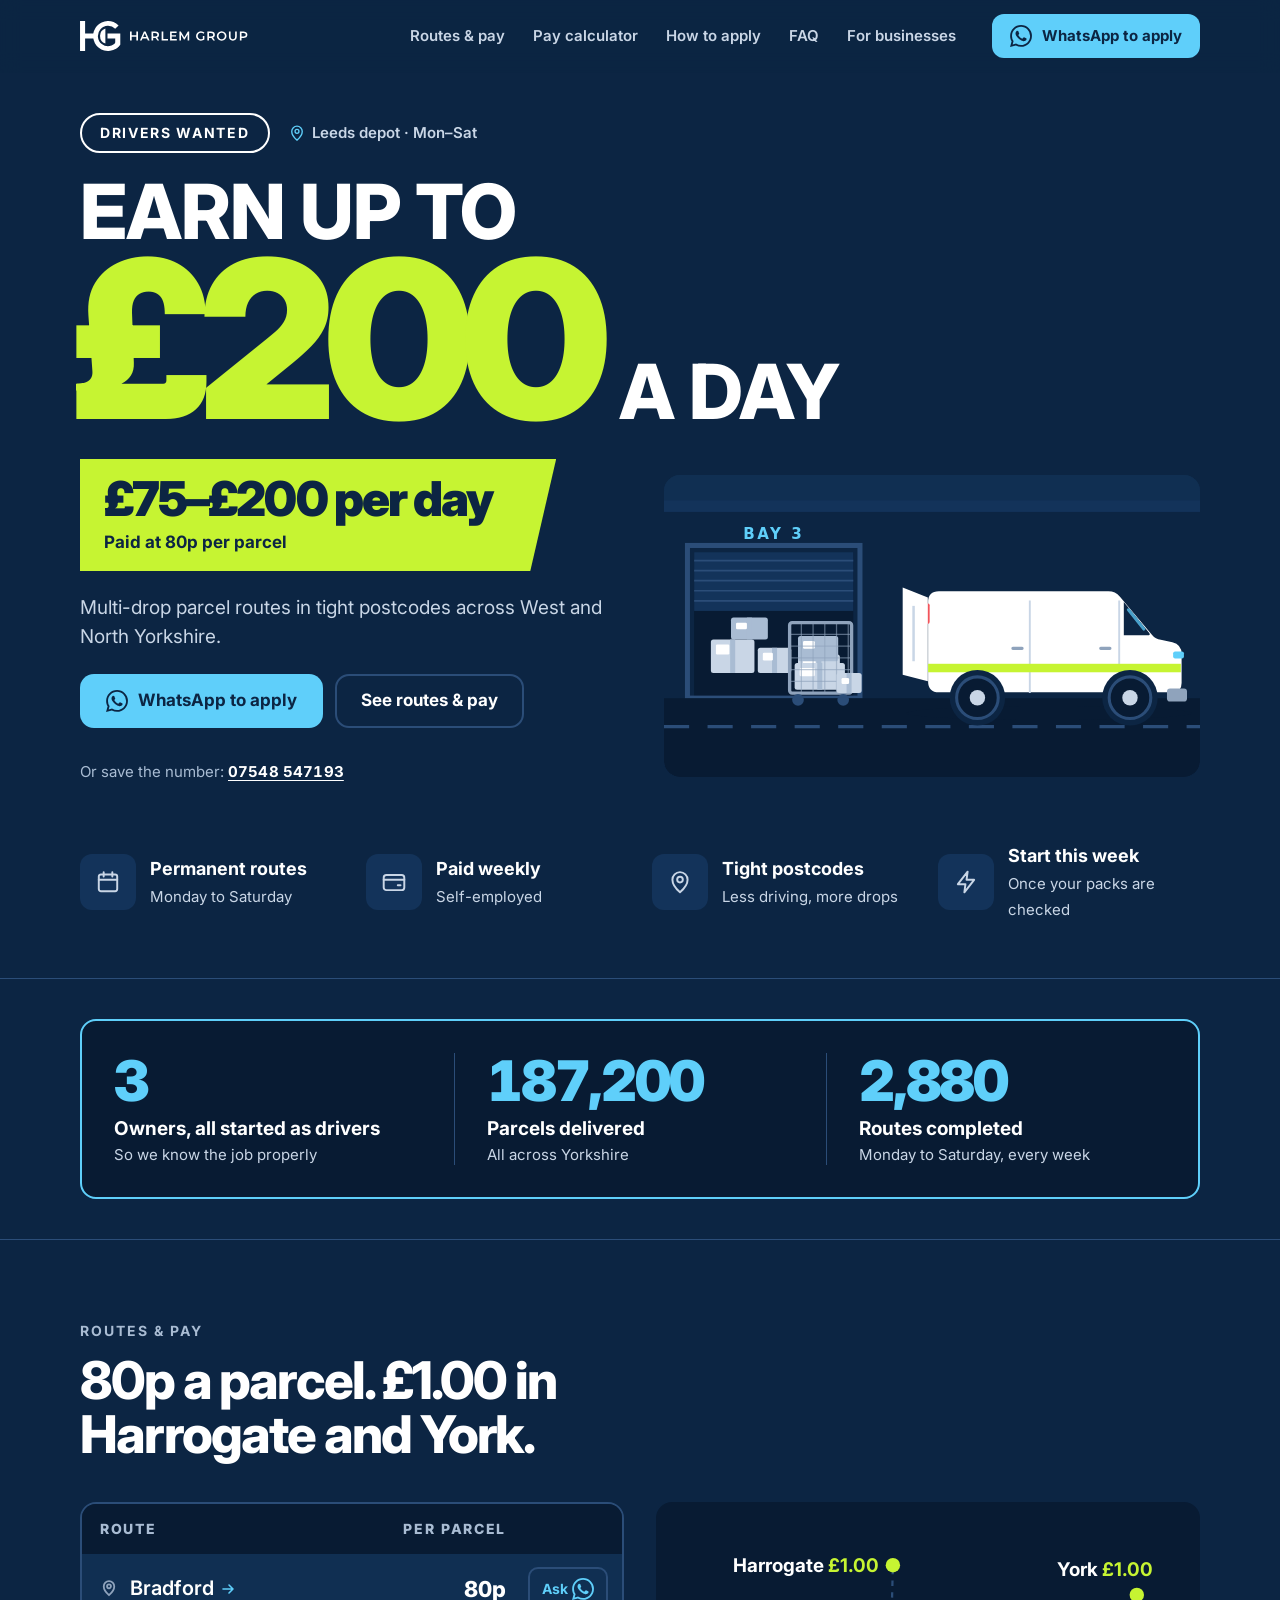
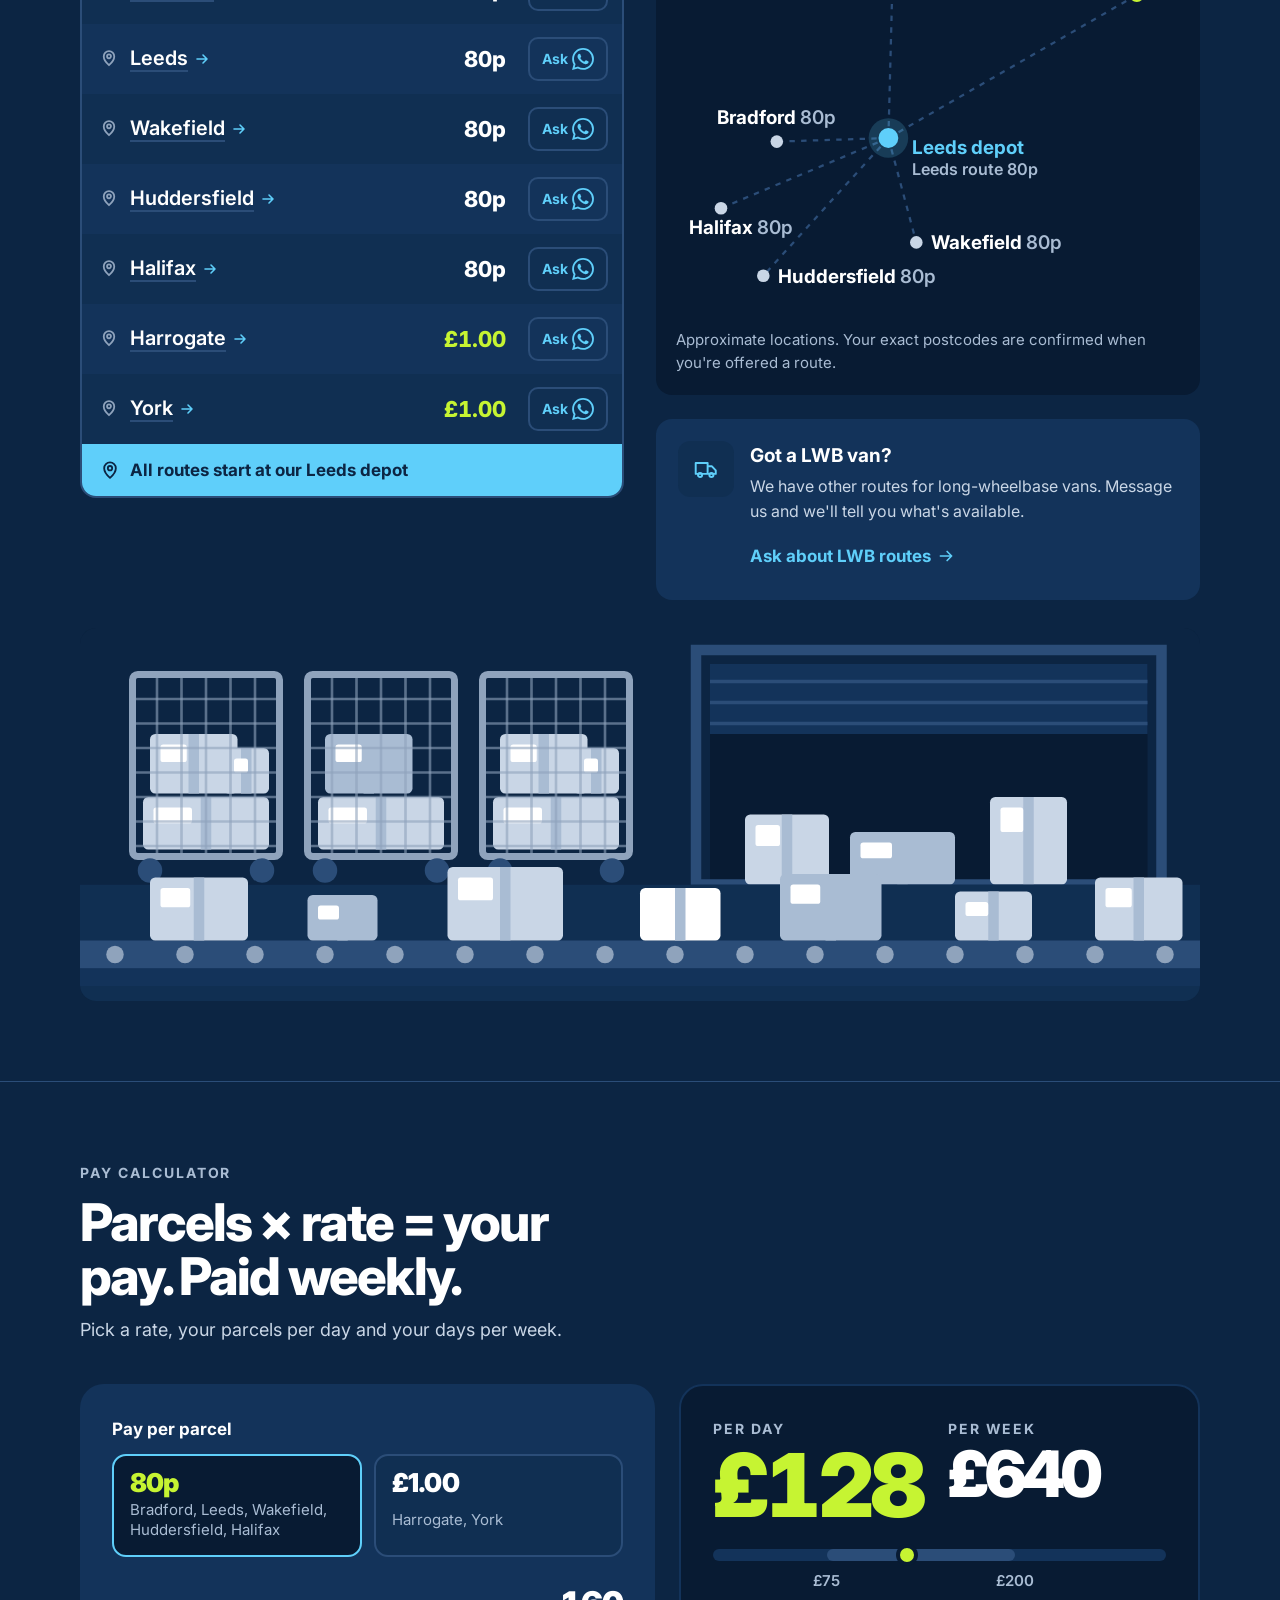
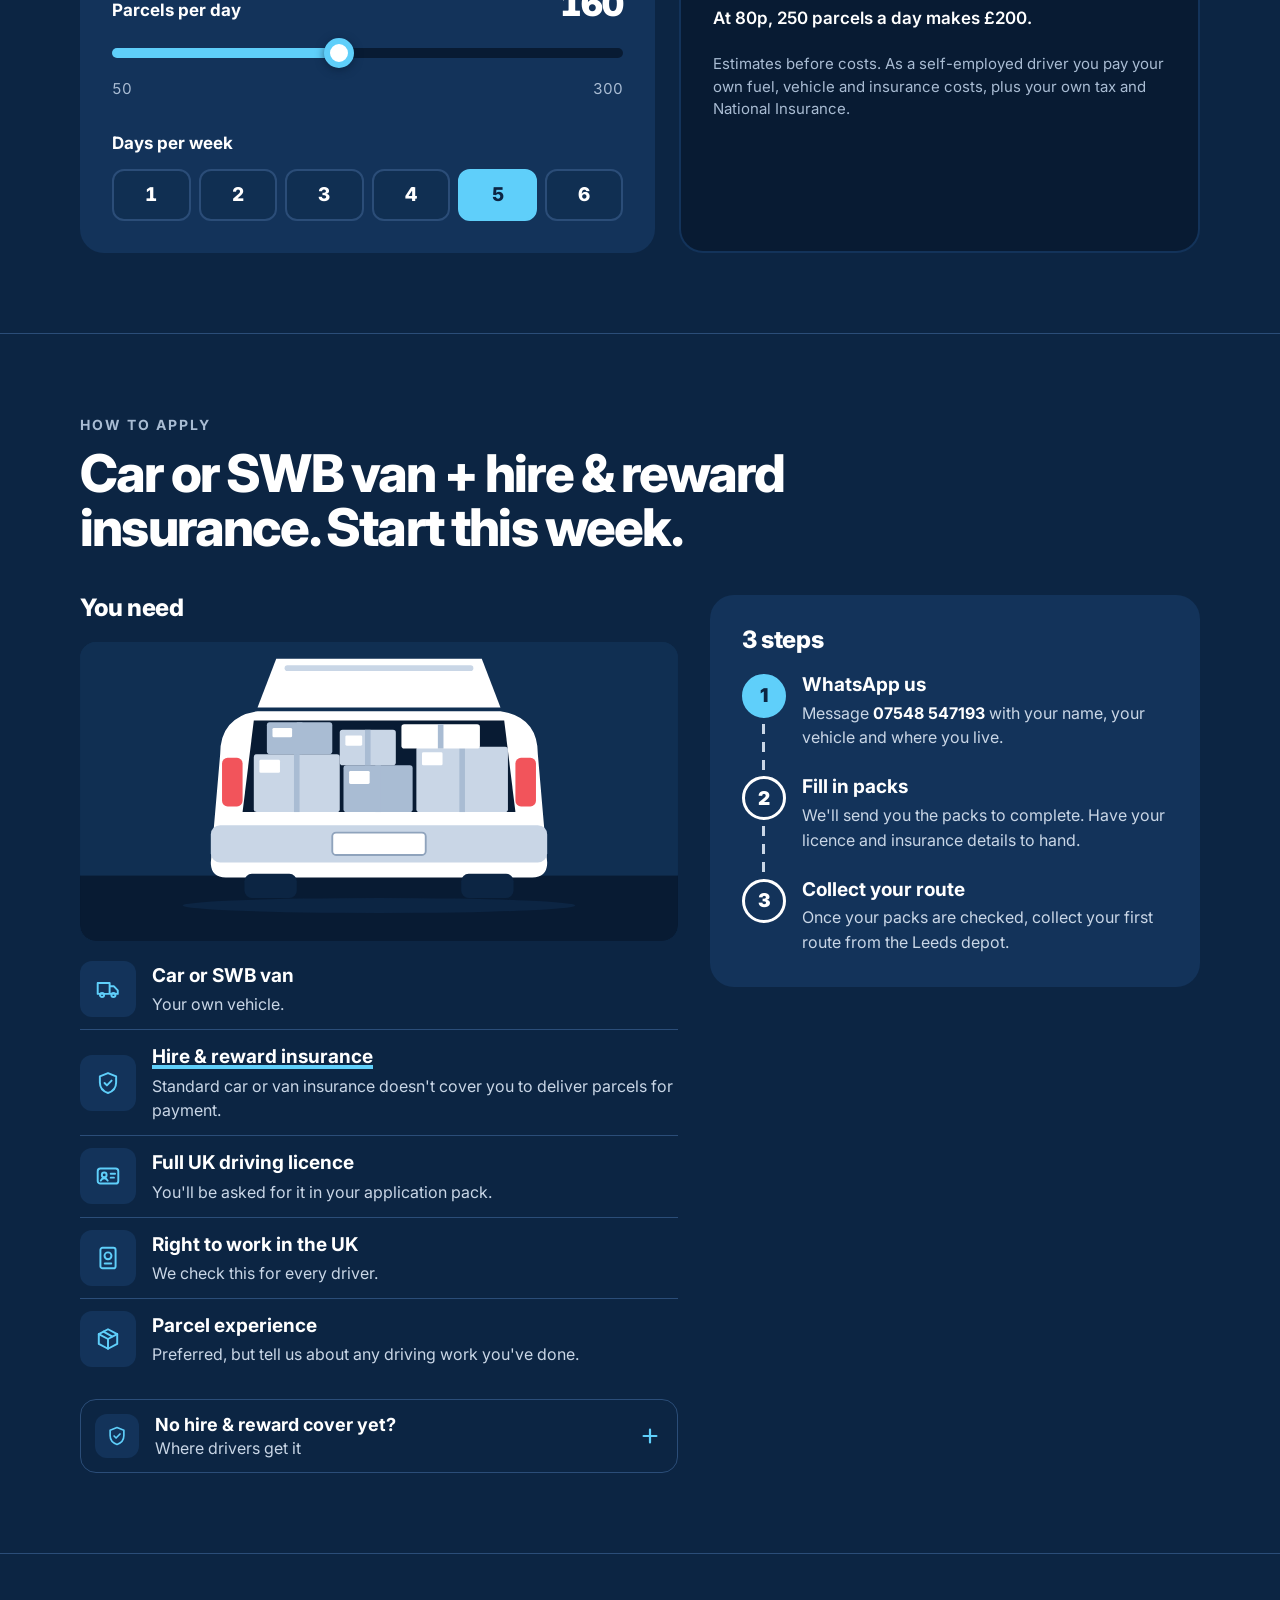
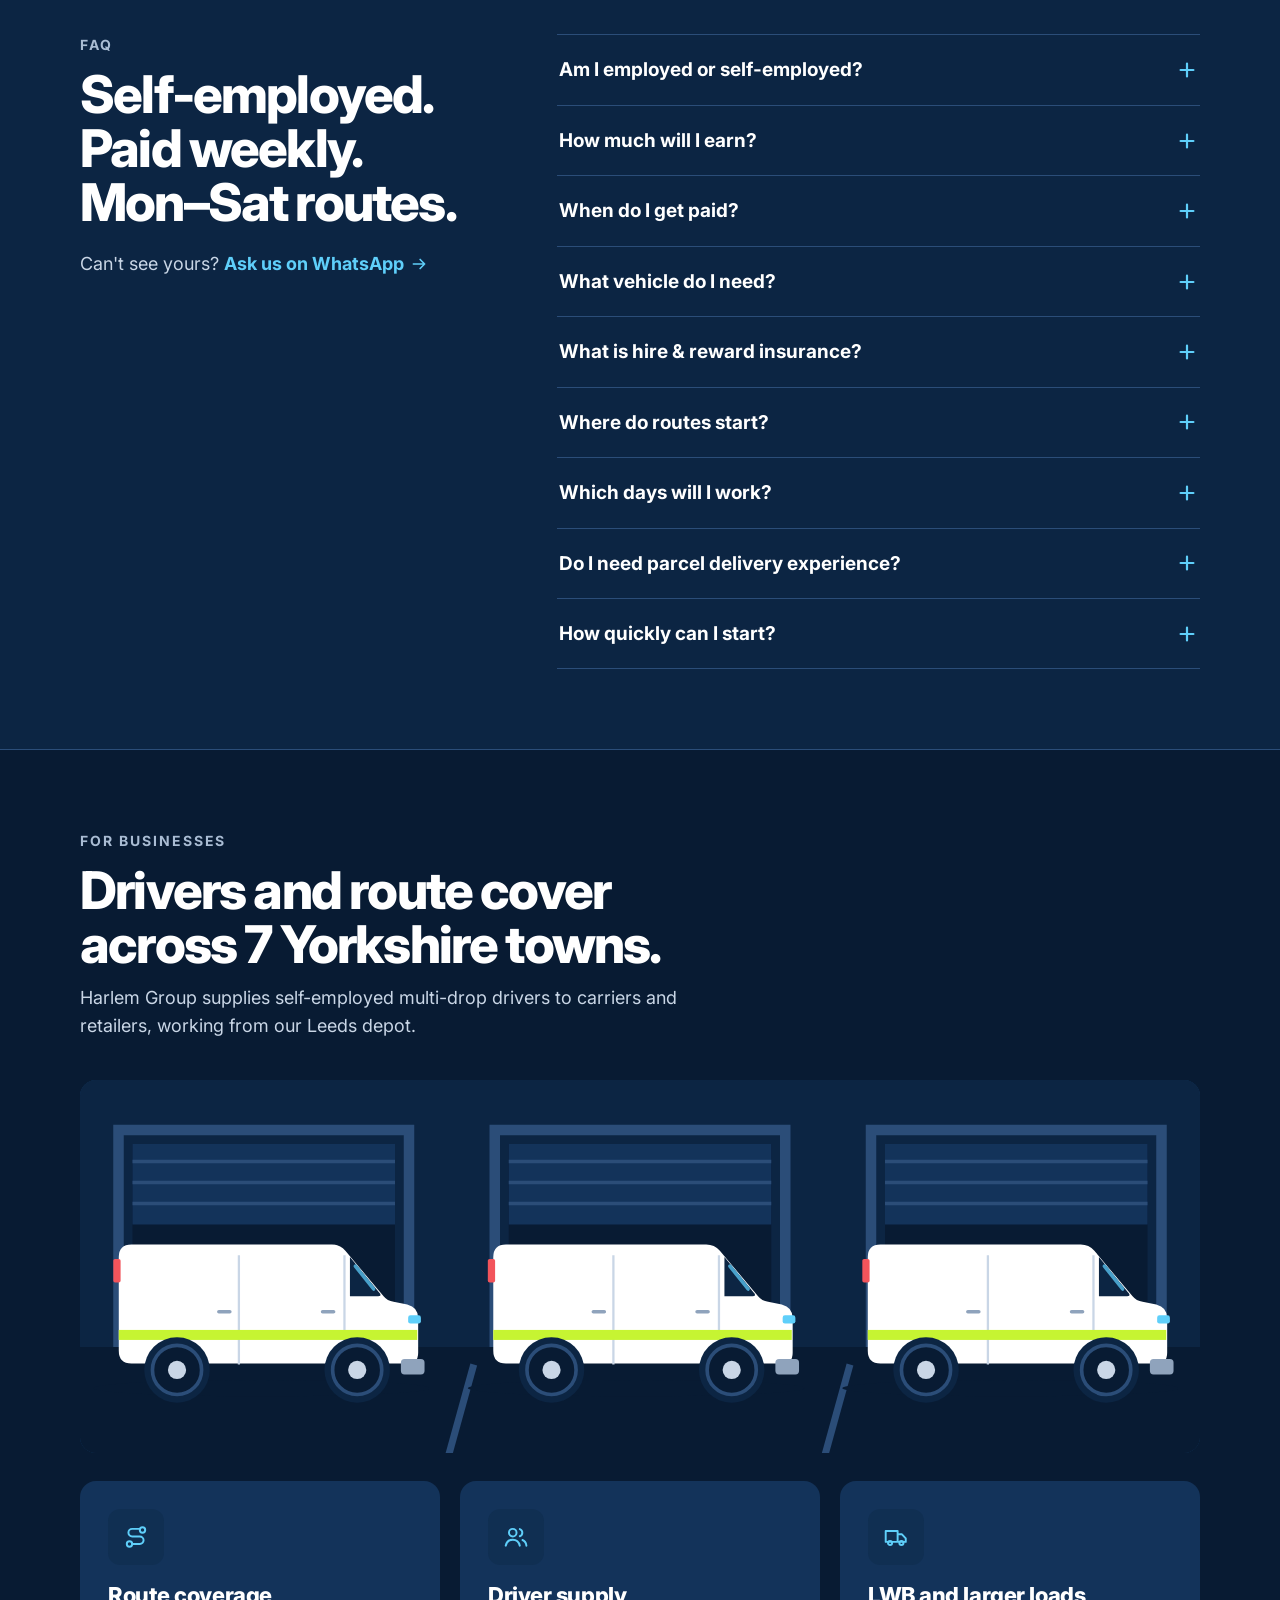
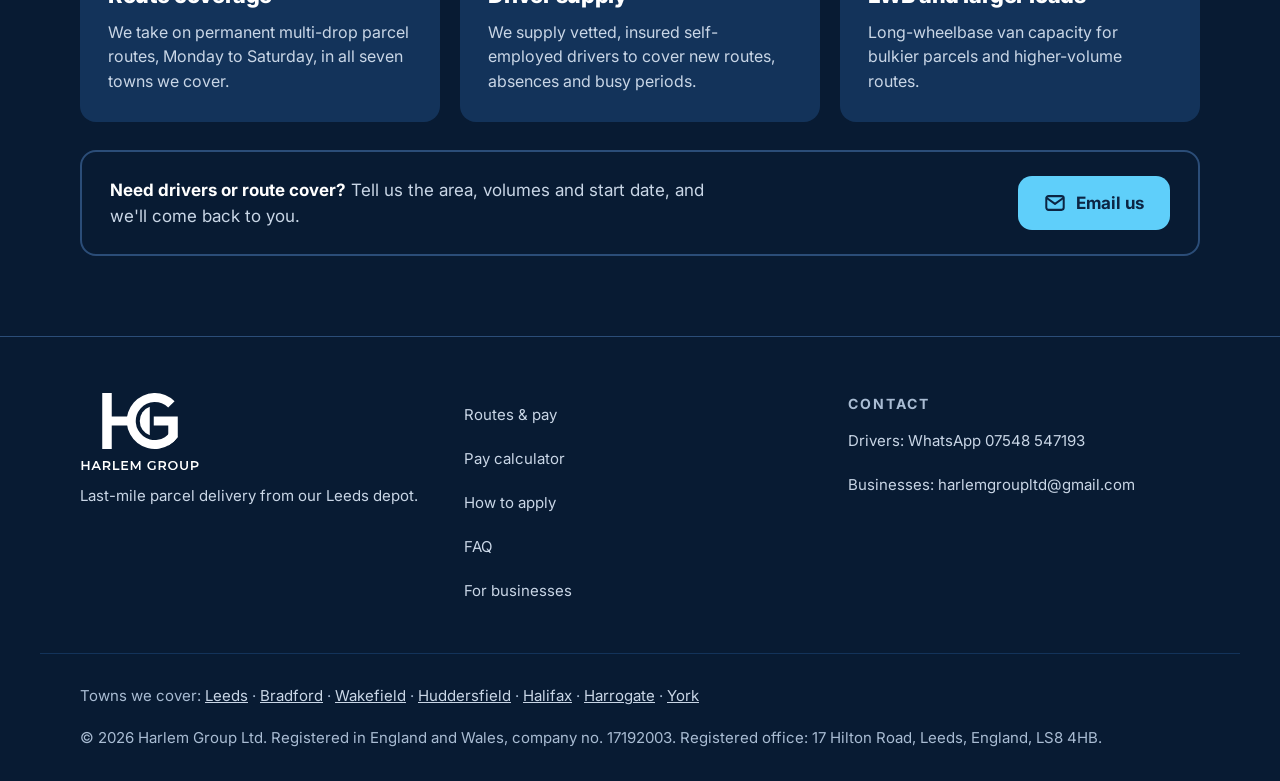
==== index.html @ 5b832279 "Launch prep: registered office address, town facts filled, driver quotes removed - Footer + Organiza" ====
<!doctype html>
<html lang="en-GB">
<head>
<meta charset="utf-8">
<meta name="viewport" content="width=device-width, initial-scale=1, viewport-fit=cover">
<title>Delivery Driver Jobs in Leeds · Earn up to £200 a day · Harlem Group</title>
<meta name="description" content="Self-employed multi-drop delivery drivers wanted in Leeds, Bradford, Wakefield, Huddersfield, Halifax, Harrogate and York. 80p per parcel, £75–£200 a day, paid weekly. WhatsApp 07548 547193 to apply.">
<meta name="robots" content="noindex"><!-- PRE-LAUNCH: set by HIDE_FROM_GOOGLE in tools/make_town_pages.py -->
<meta name="theme-color" content="#0C2543">
<link rel="icon" href="assets/img/favicon.svg" type="image/svg+xml">
<!-- SITE URL: if you move to your own domain, find and replace https://2rmk4dsfrm-star.github.io/harlem/ in index.html and robots.txt, change SITE in tools/make_town_pages.py and re-run it (that rebuilds the town pages and sitemap.xml). Job listings live on the town pages, one per town. -->
<link rel="canonical" href="https://2rmk4dsfrm-star.github.io/harlem/">
<meta property="og:url" content="https://2rmk4dsfrm-star.github.io/harlem/">
<meta property="og:type" content="website">
<meta property="og:title" content="Drivers wanted · Earn up to £200 a day · Harlem Group">
<meta property="og:description" content="Permanent Mon–Sat parcel routes from our Leeds depot. 80p per parcel, paid weekly. WhatsApp 07548 547193 to apply.">
<meta property="og:image" content="https://2rmk4dsfrm-star.github.io/harlem/assets/img/og-image.png">
<meta property="og:image:width" content="1200">
<meta property="og:image:height" content="630">
<meta name="twitter:card" content="summary_large_image">
<link rel="preconnect" href="https://fonts.googleapis.com">
<link rel="preconnect" href="https://fonts.gstatic.com" crossorigin>
<link rel="stylesheet" href="https://fonts.googleapis.com/css2?family=Inter:wght@400;500;600;700;800;900&display=swap">
<link rel="stylesheet" href="assets/css/styles.css">
<!-- Google-only details (visitors never see this). SITE URL: if you move to your own domain,
     find and replace https://2rmk4dsfrm-star.github.io/harlem/ in index.html and robots.txt, change SITE in tools/make_town_pages.py and re-run it (that rebuilds the town pages and sitemap.xml). Job listings live on the town pages, one per town. -->
<script type="application/ld+json">
{
  "@context": "https://schema.org",
  "@graph": [
    {
      "@type": "Organization",
      "@id": "https://2rmk4dsfrm-star.github.io/harlem/#org",
      "name": "Harlem Group",
      "legalName": "Harlem Group Ltd",
      "url": "https://2rmk4dsfrm-star.github.io/harlem/",
      "logo": "https://2rmk4dsfrm-star.github.io/harlem/assets/img/logo-mark-512.png",
      "email": "harlemgroupltd@gmail.com",
      "telephone": "+447548547193",
      "identifier": {
        "@type": "PropertyValue",
        "propertyID": "Companies House company number",
        "value": "17192003"
      },
      "address": {
        "@type": "PostalAddress",
        "streetAddress": "17 Hilton Road",
        "addressLocality": "Leeds",
        "postalCode": "LS8 4HB",
        "addressRegion": "West Yorkshire",
        "addressCountry": "GB"
      },
      "areaServed": [
        "Leeds",
        "Bradford",
        "Wakefield",
        "Huddersfield",
        "Halifax",
        "Harrogate",
        "York"
      ],
      "description": "Leeds parcel delivery subcontractor supplying self-employed multi-drop drivers and route cover across West and North Yorkshire.",
      "contactPoint": [
        {
          "@type": "ContactPoint",
          "contactType": "driver recruitment",
          "telephone": "+447548547193",
          "areaServed": "GB",
          "availableLanguage": "English"
        },
        {
          "@type": "ContactPoint",
          "contactType": "sales",
          "email": "harlemgroupltd@gmail.com",
          "areaServed": "GB",
          "availableLanguage": "English"
        }
      ]
    },
    {
      "@type": "WebSite",
      "@id": "https://2rmk4dsfrm-star.github.io/harlem/#website",
      "url": "https://2rmk4dsfrm-star.github.io/harlem/",
      "name": "Harlem Group",
      "publisher": {
        "@id": "https://2rmk4dsfrm-star.github.io/harlem/#org"
      }
    }
  ]
}
</script>
</head>
<body>
<a class="skip" href="#main">Skip to content</a>

<svg width="0" height="0" style="position:absolute" aria-hidden="true" focusable="false">
  <symbol id="i-calendar" viewBox="0 0 24 24"><rect x="3.5" y="5" width="17" height="15.5" rx="2"/><path d="M16 3v4M8 3v4M3.5 10h17"/></symbol>
  <symbol id="i-wallet" viewBox="0 0 24 24"><rect x="2.5" y="5.5" width="19" height="14" rx="2.5"/><path d="M2.5 10h19M15.5 15h2.5"/></symbol>
  <symbol id="i-pin" viewBox="0 0 24 24"><path d="M12 21.5s-7-6.1-7-11.6a7 7 0 0 1 14 0c0 5.5-7 11.6-7 11.6z"/><circle cx="12" cy="9.8" r="2.6"/></symbol>
  <symbol id="i-bolt" viewBox="0 0 24 24"><path d="M13.5 2.5 4.5 14h7l-1 7.5 9-11.5h-7l1-7.5z"/></symbol>
  <!-- WhatsApp glyph (Simple Icons, CC0). WhatsApp allows its logo on "message us" buttons. -->
  <symbol id="i-wa" viewBox="0 0 24 24"><path d="M17.472 14.382c-.297-.149-1.758-.867-2.03-.967-.273-.099-.471-.148-.67.15-.197.297-.767.966-.94 1.164-.173.199-.347.223-.644.075-.297-.15-1.255-.463-2.39-1.475-.883-.788-1.48-1.761-1.653-2.059-.173-.297-.018-.458.13-.606.134-.133.298-.347.446-.52.149-.174.198-.298.298-.497.099-.198.05-.371-.025-.52-.075-.149-.669-1.612-.916-2.207-.242-.579-.487-.5-.669-.51-.173-.008-.371-.01-.57-.01-.198 0-.52.074-.792.372-.272.297-1.04 1.016-1.04 2.479 0 1.462 1.065 2.875 1.213 3.074.149.198 2.096 3.2 5.077 4.487.709.306 1.262.489 1.694.625.712.227 1.36.195 1.871.118.571-.085 1.758-.719 2.006-1.413.248-.694.248-1.289.173-1.413-.074-.124-.272-.198-.57-.347m-5.421 7.403h-.004a9.87 9.87 0 01-5.031-1.378l-.361-.214-3.741.982.998-3.648-.235-.374a9.86 9.86 0 01-1.51-5.26c.001-5.45 4.436-9.884 9.888-9.884 2.64 0 5.122 1.03 6.988 2.898a9.825 9.825 0 012.893 6.994c-.003 5.45-4.437 9.884-9.885 9.884m8.413-18.297A11.815 11.815 0 0012.05 0C5.495 0 .16 5.335.157 11.892c0 2.096.547 4.142 1.588 5.945L.057 24l6.305-1.654a11.882 11.882 0 005.683 1.448h.005c6.554 0 11.89-5.335 11.893-11.893a11.821 11.821 0 00-3.48-8.413Z"/></symbol>
  <symbol id="i-box" viewBox="0 0 24 24"><path d="M20.5 7.5 12 3 3.5 7.5v9L12 21l8.5-4.5v-9z"/><path d="M3.5 7.5 12 12l8.5-4.5M12 12v9M7.8 5.2l8.4 4.6"/></symbol>
  <symbol id="i-van" viewBox="0 0 24 24"><path d="M2.5 6.5h11v10h-11zM13.5 9.5h4l3.5 3.8v3.2h-7.5"/><circle cx="6.5" cy="17.5" r="1.9"/><circle cx="17" cy="17.5" r="1.9"/></symbol>
  <symbol id="i-shield" viewBox="0 0 24 24"><path d="M12 2.8 4.5 5.8v5.7c0 4.9 3.3 8.3 7.5 9.7 4.2-1.4 7.5-4.8 7.5-9.7V5.8L12 2.8z"/><path d="m8.8 12 2.2 2.2 4.3-4.4"/></symbol>
  <symbol id="i-id" viewBox="0 0 24 24"><rect x="2.5" y="5" width="19" height="14" rx="2.5"/><circle cx="8.5" cy="11" r="2.2"/><path d="M5.3 16.2c.7-1.5 1.8-2.1 3.2-2.1s2.5.6 3.2 2.1M14.5 10h4M14.5 13.5h3"/></symbol>
  <symbol id="i-passport" viewBox="0 0 24 24"><rect x="5" y="2.5" width="14" height="19" rx="2"/><circle cx="12" cy="10" r="3.2"/><path d="M9 17h6"/></symbol>
  <symbol id="i-check" viewBox="0 0 24 24"><path d="M20 6.5 9.5 17 4 11.5"/></symbol>
  <symbol id="i-arrow" viewBox="0 0 24 24"><path d="M4.5 12h15M13.5 6l6 6-6 6"/></symbol>
  <symbol id="i-plus" viewBox="0 0 24 24"><path d="M12 5v14M5 12h14"/></symbol>
  <symbol id="i-route" viewBox="0 0 24 24"><circle cx="6" cy="18.5" r="2.5"/><circle cx="18" cy="5.5" r="2.5"/><path d="M8.5 18.5h7a3.5 3.5 0 0 0 0-7h-7a3.5 3.5 0 0 1 0-7h7"/></symbol>
  <symbol id="i-users" viewBox="0 0 24 24"><circle cx="9" cy="8" r="3.5"/><path d="M2.5 20c.8-3.6 3.3-5.5 6.5-5.5s5.7 1.9 6.5 5.5"/><path d="M15.5 4.7a3.5 3.5 0 0 1 0 6.6M18 14.8c2 .7 3.2 2.4 3.6 5.2"/></symbol>
  <symbol id="i-mail" viewBox="0 0 24 24"><rect x="2.5" y="4.5" width="19" height="15" rx="2.5"/><path d="m3 6.5 9 6.5 9-6.5"/></symbol>
  <symbol id="i-x" viewBox="0 0 24 24"><path d="M6 6l12 12M18 6 6 18"/></symbol>

</svg>

<header class="site-header" id="top">
  <div class="wrap header-in">
    <a class="brand" href="#top" aria-label="Harlem Group, back to top">
      <img src="assets/img/logo-horizontal-white.svg" width="191" height="34" alt="Harlem Group">
    </a>
    <nav class="nav" id="nav" aria-label="Main">
      <a href="#routes">Routes &amp; pay</a>
      <a href="#calculator">Pay calculator</a>
      <a href="#requirements">How to apply</a>
      <a href="#faq">FAQ</a>
      <a href="#business">For businesses</a>
    </nav>
    <div class="header-cta">
      <a class="btn sky small" href="https://wa.me/447548547193" data-wa="Hi Harlem Group, I'd like to apply to drive.&#10;Vehicle: &#10;Town: " target="_blank" rel="noopener"><svg class="ic wa" aria-hidden="true"><use href="#i-wa"/></svg><span>WhatsApp to apply</span></a>
      <button class="menu-btn" type="button" aria-expanded="false" aria-controls="nav" id="menu-btn"><span class="sr">Menu</span><span class="bars" aria-hidden="true"></span></button>
    </div>
  </div>
</header>

<main id="main">

<!-- ============ HERO ============ -->
<section class="hero">
  <div class="wrap hero-in">
    <div class="eyebrow-row">
      <span class="pill">Drivers wanted</span>
      <span class="where"><svg class="ic" aria-hidden="true"><use href="#i-pin"/></svg>Leeds depot · Mon–Sat</span>
    </div>
    <h1 class="hero-title">
      <span class="l1">Earn up to</span>
      <span class="l2"><span class="amt">£200</span><span class="aday">a day</span></span>
    </h1>
    <div class="hero-copy">
      <div class="banner"><b>£75–£200 per day</b><span>Paid at 80p per parcel</span></div>
      <p class="lead">Multi-drop parcel routes in tight postcodes across West and North Yorkshire.</p>
      <div class="cta-row">
        <a class="btn sky hero-wa" href="https://wa.me/447548547193" data-wa="Hi Harlem Group, I'd like to apply to drive.&#10;Vehicle: &#10;Town: " target="_blank" rel="noopener"><svg class="ic wa" aria-hidden="true"><use href="#i-wa"/></svg>WhatsApp to apply</a>
        <a class="btn ghost" href="#routes">See routes &amp; pay</a>
      </div>
      <p class="hero-note">Or save the number: <a href="https://wa.me/447548547193" data-wa="Hi Harlem Group, I'd like to apply to drive.&#10;Vehicle: &#10;Town: " target="_blank" rel="noopener">07548 547193</a></p>
    </div>
    <!-- PHOTO SLOT 1: stand-in illustration until the real photo is taken (see README, "Photos") -->
    <figure class="photo hero-art">
      <img src="assets/img/photos/depot-van.svg" width="640" height="360" alt="Harlem Group van loading parcels at the Leeds depot">
    </figure>
  </div>
  <div class="wrap">
    <ul class="benefits" aria-label="Why drive with Harlem Group">
      <li><span class="tile"><svg class="ic" aria-hidden="true"><use href="#i-calendar"/></svg></span><div><b>Permanent routes</b><span>Monday to Saturday</span></div></li>
      <li><span class="tile"><svg class="ic" aria-hidden="true"><use href="#i-wallet"/></svg></span><div><b>Paid weekly</b><span>Self-employed</span></div></li>
      <li><span class="tile"><svg class="ic" aria-hidden="true"><use href="#i-pin"/></svg></span><div><b>Tight postcodes</b><span>Less driving, more drops</span></div></li>
      <li><span class="tile"><svg class="ic" aria-hidden="true"><use href="#i-bolt"/></svg></span><div><b>Start this week</b><span>Once your packs are checked</span></div></li>
    </ul>
  </div>
</section>

<!-- ============ TRUST BAR ============ -->
<section class="trust" aria-label="About Harlem Group">
  <div class="wrap">
    <ul class="trust-list">
      <li><span class="trust-num">3</span><b>Owners, all started as drivers</b><span class="trust-sub">So we know the job properly</span></li>
      <li><span class="trust-num">187,200</span><b>Parcels delivered</b><span class="trust-sub">All across Yorkshire</span></li>
      <li><span class="trust-num">2,880</span><b>Routes completed</b><span class="trust-sub">Monday to Saturday, every week</span></li>
    </ul>
  </div>
</section>

<!-- ============ ROUTES ============ -->
<section class="section" id="routes" aria-labelledby="routes-h">
  <div class="wrap">
    <div class="sec-head">
      <span class="label">Routes &amp; pay</span>
      <h2 id="routes-h">80p a parcel. £1.00 in Harrogate and York.</h2>
    </div>
    <div class="routes-grid">
      <div class="route-table-wrap">
        <table class="rtable">
          <caption class="sr">Delivery routes and pay per parcel</caption>
          <thead><tr><th scope="col">Route</th><th scope="col" class="num">Per parcel</th><th scope="col"><span class="sr">Enquire</span></th></tr></thead>
          <tbody>
            <tr><th scope="row"><svg class="pin" aria-hidden="true"><use href="#i-pin"/></svg><a class="town-a" href="bradford/">Bradford<svg class="ic" aria-hidden="true"><use href="#i-arrow"/></svg></a></th><td class="num">80p</td><td class="ask"><a href="https://wa.me/447548547193" data-wa="Hi, I'm interested in the Bradford route (80p per parcel)." target="_blank" rel="noopener"><span class="ask-t">Ask</span><svg class="ic wa" width="22" height="22" viewBox="0 0 24 24" aria-hidden="true"><use href="#i-wa"/></svg><span class="sr"> about Bradford</span></a></td></tr>
            <tr><th scope="row"><svg class="pin" aria-hidden="true"><use href="#i-pin"/></svg><a class="town-a" href="leeds/">Leeds<svg class="ic" aria-hidden="true"><use href="#i-arrow"/></svg></a></th><td class="num">80p</td><td class="ask"><a href="https://wa.me/447548547193" data-wa="Hi, I'm interested in the Leeds route (80p per parcel)." target="_blank" rel="noopener"><span class="ask-t">Ask</span><svg class="ic wa" width="22" height="22" viewBox="0 0 24 24" aria-hidden="true"><use href="#i-wa"/></svg><span class="sr"> about Leeds</span></a></td></tr>
            <tr><th scope="row"><svg class="pin" aria-hidden="true"><use href="#i-pin"/></svg><a class="town-a" href="wakefield/">Wakefield<svg class="ic" aria-hidden="true"><use href="#i-arrow"/></svg></a></th><td class="num">80p</td><td class="ask"><a href="https://wa.me/447548547193" data-wa="Hi, I'm interested in the Wakefield route (80p per parcel)." target="_blank" rel="noopener"><span class="ask-t">Ask</span><svg class="ic wa" width="22" height="22" viewBox="0 0 24 24" aria-hidden="true"><use href="#i-wa"/></svg><span class="sr"> about Wakefield</span></a></td></tr>
            <tr><th scope="row"><svg class="pin" aria-hidden="true"><use href="#i-pin"/></svg><a class="town-a" href="huddersfield/">Huddersfield<svg class="ic" aria-hidden="true"><use href="#i-arrow"/></svg></a></th><td class="num">80p</td><td class="ask"><a href="https://wa.me/447548547193" data-wa="Hi, I'm interested in the Huddersfield route (80p per parcel)." target="_blank" rel="noopener"><span class="ask-t">Ask</span><svg class="ic wa" width="22" height="22" viewBox="0 0 24 24" aria-hidden="true"><use href="#i-wa"/></svg><span class="sr"> about Huddersfield</span></a></td></tr>
            <tr><th scope="row"><svg class="pin" aria-hidden="true"><use href="#i-pin"/></svg><a class="town-a" href="halifax/">Halifax<svg class="ic" aria-hidden="true"><use href="#i-arrow"/></svg></a></th><td class="num">80p</td><td class="ask"><a href="https://wa.me/447548547193" data-wa="Hi, I'm interested in the Halifax route (80p per parcel)." target="_blank" rel="noopener"><span class="ask-t">Ask</span><svg class="ic wa" width="22" height="22" viewBox="0 0 24 24" aria-hidden="true"><use href="#i-wa"/></svg><span class="sr"> about Halifax</span></a></td></tr>
            <tr><th scope="row"><svg class="pin" aria-hidden="true"><use href="#i-pin"/></svg><a class="town-a" href="harrogate/">Harrogate<svg class="ic" aria-hidden="true"><use href="#i-arrow"/></svg></a></th><td class="num up">£1.00</td><td class="ask"><a href="https://wa.me/447548547193" data-wa="Hi, I'm interested in the Harrogate route (£1.00 per parcel)." target="_blank" rel="noopener"><span class="ask-t">Ask</span><svg class="ic wa" width="22" height="22" viewBox="0 0 24 24" aria-hidden="true"><use href="#i-wa"/></svg><span class="sr"> about Harrogate</span></a></td></tr>
            <tr><th scope="row"><svg class="pin" aria-hidden="true"><use href="#i-pin"/></svg><a class="town-a" href="york/">York<svg class="ic" aria-hidden="true"><use href="#i-arrow"/></svg></a></th><td class="num up">£1.00</td><td class="ask"><a href="https://wa.me/447548547193" data-wa="Hi, I'm interested in the York route (£1.00 per parcel)." target="_blank" rel="noopener"><span class="ask-t">Ask</span><svg class="ic wa" width="22" height="22" viewBox="0 0 24 24" aria-hidden="true"><use href="#i-wa"/></svg><span class="sr"> about York</span></a></td></tr>
          </tbody>
        </table>
        <p class="rtable-foot"><svg class="ic" aria-hidden="true"><use href="#i-pin"/></svg>All routes start at our Leeds depot</p>
      </div>
      <div class="routes-side">
        <figure class="map">
          <svg viewBox="0 0 560 440" role="img" aria-labelledby="map-t">
            <title id="map-t">Map of the seven routes around the Leeds depot. Harrogate and York pay £1.00 per parcel; the others pay 80p.</title>
            <g stroke="#2B4D78" stroke-width="2.5" stroke-dasharray="6 7" fill="none">
              <path d="M236 240 112 244M236 240 267 356M236 240 97 393M236 240 50 318M236 240 241 48M236 240 512 81"/>
            </g>
            <g fill="#C9D6E6"><circle cx="112" cy="244" r="7"/><circle cx="267" cy="356" r="7"/><circle cx="97" cy="393" r="7"/><circle cx="50" cy="318" r="7"/></g>
            <g fill="#C6F432"><circle cx="241" cy="48" r="8"/><circle cx="512" cy="81" r="8"/></g>
            <circle cx="236" cy="240" r="22" fill="#5FCFFA" opacity=".18"/>
            <circle cx="236" cy="240" r="11" fill="#5FCFFA"/>
            <g font-family="Inter, system-ui, sans-serif" font-size="21" font-weight="700" fill="#FFFFFF">
              <text x="112" y="224" text-anchor="middle">Bradford <tspan fill="#A9BCD3" font-weight="600">80p</tspan></text>
              <text x="283" y="363">Wakefield <tspan fill="#A9BCD3" font-weight="600">80p</tspan></text>
              <text x="113" y="401">Huddersfield <tspan fill="#A9BCD3" font-weight="600">80p</tspan></text>
              <text x="14" y="347">Halifax <tspan fill="#A9BCD3" font-weight="600">80p</tspan></text>
              <text x="226" y="55" text-anchor="end">Harrogate <tspan fill="#C6F432">£1.00</tspan></text>
              <text x="530" y="60" text-anchor="end">York <tspan fill="#C6F432">£1.00</tspan></text>
              <text x="262" y="258" fill="#5FCFFA">Leeds depot</text>
              <text x="262" y="281" fill="#A9BCD3" font-weight="600" font-size="18">Leeds route 80p</text>
            </g>
          </svg>
          <figcaption>Approximate locations. Your exact postcodes are confirmed when you're offered a route.</figcaption>
        </figure>
        <div class="note-card">
          <span class="tile"><svg class="ic" aria-hidden="true"><use href="#i-van"/></svg></span>
          <div>
            <b>Got a LWB van?</b>
            <p>We have other routes for long-wheelbase vans. Message us and we'll tell you what's available.</p>
            <a class="text-link" href="https://wa.me/447548547193" data-wa="Hi, I have an LWB van and I'd like to hear about other routes." target="_blank" rel="noopener">Ask about LWB routes<svg class="ic" aria-hidden="true"><use href="#i-arrow"/></svg></a>
          </div>
        </div>
      </div>
    </div>
    <!-- PHOTO SLOT 2 -->
    <figure class="photo photo-wide photo-after">
      <img src="assets/img/photos/loading-bay.svg" width="640" height="300" alt="Parcels on the conveyor and in cages at the Leeds depot loading bay" loading="lazy" decoding="async">
    </figure>
  </div>
</section>

<!-- ============ CALCULATOR ============ -->
<section class="section calc-section" id="calculator" aria-labelledby="calc-h">
  <div class="wrap">
    <div class="sec-head">
      <span class="label">Pay calculator</span>
      <h2 id="calc-h">Parcels × rate = your pay. Paid weekly.</h2>
      <p>Pick a rate, your parcels per day and your days per week.</p>
    </div>
    <form class="calc" id="calc" onsubmit="return false">
      <div class="calc-inputs">
        <fieldset class="field">
          <legend>Pay per parcel</legend>
          <div class="seg">
            <label><input type="radio" name="rate" id="rate-80" value="0.80" checked><span><b>80p</b><small>Bradford, Leeds, Wakefield, Huddersfield, Halifax</small></span></label>
            <label><input type="radio" name="rate" id="rate-100" value="1.00"><span><b>£1.00</b><small>Harrogate, York</small></span></label>
          </div>
        </fieldset>
        <div class="field">
          <div class="field-top"><label for="parcels">Parcels per day</label><output id="parcels-out" for="parcels">160</output></div>
          <input type="range" id="parcels" min="50" max="300" step="5" value="160">
          <div class="range-scale" aria-hidden="true"><span>50</span><span>300</span></div>
        </div>
        <fieldset class="field">
          <legend>Days per week</legend>
          <div class="days">
            <label><input type="radio" name="days" id="days-1" value="1"><span>1</span></label>
            <label><input type="radio" name="days" id="days-2" value="2"><span>2</span></label>
            <label><input type="radio" name="days" id="days-3" value="3"><span>3</span></label>
            <label><input type="radio" name="days" id="days-4" value="4"><span>4</span></label>
            <label><input type="radio" name="days" id="days-5" value="5" checked><span>5</span></label>
            <label><input type="radio" name="days" id="days-6" value="6"><span>6</span></label>
          </div>
        </fieldset>
      </div>
      <div class="calc-result" aria-live="polite">
        <div class="res-row">
          <div><span class="res-label">Per day</span><strong class="res-day" id="out-day">£128</strong></div>
          <div><span class="res-label">Per week</span><strong class="res-week" id="out-week">£640</strong></div>
        </div>
        <div class="meter" aria-hidden="true">
          <div class="meter-track"><span class="meter-band"></span><span class="meter-mark" id="meter-mark" style="left:42.67%"></span></div>
          <div class="meter-scale"><span style="left:25%">£75</span><span style="left:66.67%">£200</span></div>
        </div>
        <p class="res-help" id="out-help">At 80p, 250 parcels a day makes £200.</p>
        <p class="res-small">Estimates before costs. As a self-employed driver you pay your own fuel, vehicle and insurance costs, plus your own tax and National Insurance.</p>
      </div>
    </form>
  </div>
</section>

<!-- ============ REQUIREMENTS + STEPS ============ -->
<section class="section" id="requirements" aria-labelledby="req-h">
  <div class="wrap">
    <div class="sec-head">
      <span class="label">How to apply</span>
      <h2 id="req-h">Car or SWB van + hire &amp; reward insurance. Start this week.</h2>
    </div>
    <div class="req-grid">
      <div class="req">
        <h3>You need</h3>
        <!-- PHOTO SLOT 3 -->
        <figure class="photo">
          <img src="assets/img/photos/car-boot.svg" width="640" height="320" alt="Car boot packed with parcels, ready for a multi-drop route" loading="lazy" decoding="async">
        </figure>
        <ul class="ticks">
          <li><span class="tile" aria-hidden="true"><svg class="ic"><use href="#i-van"/></svg></span><div><b>Car or SWB van</b><small class="narrow-only">Must be road legal and reliable</small><small class="wide-only">Your own vehicle.</small></div></li>
          <li><span class="tile" aria-hidden="true"><svg class="ic"><use href="#i-shield"/></svg></span><div><b><u class="hivis">Hire &amp; reward insurance</u></b><small class="narrow-only">Must cover deliveries</small><small class="wide-only">Standard car or van insurance doesn't cover you to deliver parcels for payment.</small></div></li>
          <li><span class="tile" aria-hidden="true"><svg class="ic"><use href="#i-id"/></svg></span><div><b>Full UK driving licence</b><small class="narrow-only">No more than 6 points</small><small class="wide-only">You'll be asked for it in your application pack.</small></div></li>
          <li><span class="tile" aria-hidden="true"><svg class="ic"><use href="#i-passport"/></svg></span><div><b>Right to work in the UK</b><small class="narrow-only">Passport or share code checked</small><small class="wide-only">We check this for every driver.</small></div></li>
          <li><span class="tile" aria-hidden="true"><svg class="ic"><use href="#i-box"/></svg></span><div><b>Parcel experience</b><small class="narrow-only">Preferred, not essential</small><small class="wide-only">Preferred, but tell us about any driving work you've done.</small></div></li>
        </ul>
        <details class="ins-help">
          <summary><span class="tile" aria-hidden="true"><svg class="ic"><use href="#i-shield"/></svg></span><span>No hire &amp; reward cover yet?<small>Where drivers get it</small></span><svg class="ic plus" aria-hidden="true"><use href="#i-plus"/></svg></summary>
          <ul class="ins-list">
            <li><a href="https://www.zego.com/hire-and-reward-insurance" target="_blank" rel="noopener nofollow"><b>Zego</b><span>Courier cover for cars and vans</span><svg class="ic" aria-hidden="true"><use href="#i-arrow"/></svg></a></li>
            <li><a href="https://inshur.com/en-gb/courier-insurance" target="_blank" rel="noopener nofollow"><b>Inshur</b><span>Courier cover, 30 days or a year</span><svg class="ic" aria-hidden="true"><use href="#i-arrow"/></svg></a></li>
            <li><a href="https://www.quotezone.co.uk/courier-insurance/self-employed" target="_blank" rel="noopener nofollow"><b>Quotezone</b><span>Compare courier insurance quotes</span><svg class="ic" aria-hidden="true"><use href="#i-arrow"/></svg></a></li>
          </ul>
          <p class="ins-note">You choose your own cover. Check it covers multi-drop parcel delivery. We're not paid for these links.</p>
        </details>
      </div>
      <div class="steps-wrap">
        <h3>3 steps</h3>
        <ol class="track">
          <li class="go"><span class="d" aria-hidden="true">1</span><b>WhatsApp<br> us</b><small class="wide-only">Message <strong>07548 547193</strong> with your name, your vehicle and where you live.</small></li>
          <li><span class="d" aria-hidden="true">2</span><b>Fill in<br> packs</b><small class="wide-only">We'll send you the packs to complete. Have your licence and insurance details to hand.</small></li>
          <li><span class="d" aria-hidden="true">3</span><b>Collect<br> your route</b><small class="wide-only">Once your packs are checked, collect your first route from the Leeds depot.</small></li>
        </ol>
      </div>
    </div>
  </div>
</section>

<!-- ============ FAQ ============ -->
<section class="section" id="faq" aria-labelledby="faq-h">
  <div class="wrap faq-in">
    <div class="sec-head">
      <span class="label">FAQ</span>
      <h2 id="faq-h">Self-employed. Paid weekly. Mon–Sat routes.</h2>
      <p>Can't see yours? <a class="text-link" href="https://wa.me/447548547193" data-wa="Hi Harlem Group, I have a question about driving with you:" target="_blank" rel="noopener">Ask us on WhatsApp<svg class="ic" aria-hidden="true"><use href="#i-arrow"/></svg></a></p>
    </div>
    <div class="faq">
      <details>
        <summary>Am I employed or self-employed?<svg class="ic" aria-hidden="true"><use href="#i-plus"/></svg></summary>
        <p>Self-employed. You're paid weekly for the parcels you deliver, and you're responsible for your own tax and National Insurance through Self Assessment.</p>
      </details>
      <details>
        <summary>How much will I earn?<svg class="ic" aria-hidden="true"><use href="#i-plus"/></svg></summary>
        <p>Most routes pay 80p per parcel, and Harrogate and York pay £1.00. On 80p routes, daily pay is usually between £75 and £200 depending on how many parcels you deliver. Try the <a href="#calculator">pay calculator</a>.</p>
      </details>
      <details>
        <summary>When do I get paid?<svg class="ic" aria-hidden="true"><use href="#i-plus"/></svg></summary>
        <p>Weekly. We'll confirm your pay day when you join.</p>
      </details>
      <details>
        <summary>What vehicle do I need?<svg class="ic" aria-hidden="true"><use href="#i-plus"/></svg></summary>
        <p>A car or a short-wheelbase (SWB) van. If you have a long-wheelbase (LWB) van, message us about other routes.</p>
      </details>
      <details>
        <summary>What is hire &amp; reward insurance?<svg class="ic" aria-hidden="true"><use href="#i-plus"/></svg></summary>
        <p>It's insurance that covers you to carry goods for payment, sometimes sold as courier insurance. Standard social, domestic and commuting cover won't protect you while you deliver parcels, so you need it in place before you start.</p>
      </details>
      <details>
        <summary>Where do routes start?<svg class="ic" aria-hidden="true"><use href="#i-plus"/></svg></summary>
        <p>Every route starts at our Leeds depot. We'll send you the address and your start time once your application packs are complete.</p>
      </details>
      <details>
        <summary>Which days will I work?<svg class="ic" aria-hidden="true"><use href="#i-plus"/></svg></summary>
        <p>Routes are permanent and run Monday to Saturday. Tell us which days you're looking for when you message.</p>
      </details>
      <details>
        <summary>Do I need parcel delivery experience?<svg class="ic" aria-hidden="true"><use href="#i-plus"/></svg></summary>
        <p>It's preferred, but not essential. Tell us about any delivery or driving work you've done when you message.</p>
      </details>
      <details>
        <summary>How quickly can I start?<svg class="ic" aria-hidden="true"><use href="#i-plus"/></svg></summary>
        <p>Often the same week. Once your packs are checked and your insurance is in place, you can collect your first route.</p>
      </details>
    </div>
  </div>
</section>

<!-- ============ BUSINESS ============ -->
<section class="section business" id="business" aria-labelledby="biz-h">
  <div class="wrap">
    <div class="sec-head">
      <span class="label">For businesses</span>
      <h2 id="biz-h">Drivers and route cover across 7 Yorkshire towns.</h2>
      <p>Harlem Group supplies self-employed multi-drop drivers to carriers and retailers, working from our Leeds depot.</p>
    </div>
    <!-- PHOTO SLOT 4 -->
    <figure class="photo photo-wide">
      <img src="assets/img/photos/vans-row.svg" width="640" height="300" alt="Row of Harlem Group vans parked at the Leeds depot" loading="lazy" decoding="async">
    </figure>
    <div class="biz-grid">
      <article class="biz-card">
        <span class="tile"><svg class="ic" aria-hidden="true"><use href="#i-route"/></svg></span>
        <h3>Route coverage</h3>
        <p>We take on permanent multi-drop parcel routes, Monday to Saturday, in all seven towns we cover.</p>
      </article>
      <article class="biz-card">
        <span class="tile"><svg class="ic" aria-hidden="true"><use href="#i-users"/></svg></span>
        <h3>Driver supply</h3>
        <p>We supply vetted, insured self-employed drivers to cover new routes, absences and busy periods.</p>
      </article>
      <article class="biz-card">
        <span class="tile"><svg class="ic" aria-hidden="true"><use href="#i-van"/></svg></span>
        <h3>LWB and larger loads</h3>
        <p>Long-wheelbase van capacity for bulkier parcels and higher-volume routes.</p>
      </article>
    </div>
    <div class="biz-cta">
      <p><b>Need drivers or route cover?</b> Tell us the area, volumes and start date, and we'll come back to you.</p>
      <a class="btn sky" href="mailto:harlemgroupltd@gmail.com?subject=Delivery%20capacity%20enquiry"><svg class="ic" aria-hidden="true"><use href="#i-mail"/></svg>Email us</a>
    </div>
  </div>
</section>
</main>

<footer class="site-footer">
  <div class="wrap footer-in">
    <div class="f-brand">
      <img src="assets/img/logo-stacked-white.svg" width="120" height="77" alt="Harlem Group">
      <p>Last-mile parcel delivery from our Leeds depot.</p>
    </div>
    <nav class="f-links" aria-label="Footer">
      <a href="#routes">Routes &amp; pay</a>
      <a href="#calculator">Pay calculator</a>
      <a href="#requirements">How to apply</a>
      <a href="#faq">FAQ</a>
      <a href="#business">For businesses</a>
    </nav>
    <div class="f-contact">
      <span class="label">Contact</span>
      <p>Drivers: WhatsApp <a href="https://wa.me/447548547193" target="_blank" rel="noopener">07548 547193</a></p>
      <p>Businesses: <a href="mailto:harlemgroupltd@gmail.com">harlemgroupltd@gmail.com</a></p>
    </div>
  </div>
  <div class="wrap legal">
    <p class="f-towns">Towns we cover: <a href="leeds/">Leeds</a> · <a href="bradford/">Bradford</a> · <a href="wakefield/">Wakefield</a> · <a href="huddersfield/">Huddersfield</a> · <a href="halifax/">Halifax</a> · <a href="harrogate/">Harrogate</a> · <a href="york/">York</a></p>
    <p>© 2026 Harlem Group Ltd. Registered in England and Wales, company no. 17192003. Registered office: 17 Hilton Road, Leeds, England, LS8 4HB.</p>
  </div>
</footer>

<div class="mobile-bar">
  <a class="btn sky" href="https://wa.me/447548547193" data-wa="Hi Harlem Group, I'd like to apply to drive.&#10;Vehicle: &#10;Town: " target="_blank" rel="noopener"><svg class="ic wa" aria-hidden="true"><use href="#i-wa"/></svg>WhatsApp to apply</a>
</div>

<script src="assets/js/main.js" defer></script>
</body>
</html>
---- assets/css/styles.css ----
/* =====================================================================
   Harlem Group · website styles
   Colours, type and components follow the brand board (brand/index.html).
   ===================================================================== */

/* ---------- Brand tokens ---------- */
:root {
  color-scheme: dark;

  /* Core */
  --hg-navy:  #0C2543;  /* Depot Navy  - page ground */
  --hg-lime:  #C6F432;  /* Hi-Vis Lime - money only: pay figures and rates */
  --hg-sky:   #5FCFFA;  /* Signal Sky  - action + contact */
  --hg-white: #FFFFFF;  /* Van White   - headlines */

  /* Support navies */
  --hg-night: #081B33;  /* Night Run   - deepest panels, price column */
  --hg-route: #102F52;  /* Route Navy  - photo frames, alt rows */
  --hg-lane:  #13335A;  /* Lane Blue   - tiles, cards, rows */
  --hg-line:  #2B4D78;  /* Kerb Line   - borders, dividers */

  /* Text tones + signal */
  --hg-mist:  #C9D6E6;  /* body copy */
  --hg-slate: #A9BCD3;  /* captions */
  --hg-steel: #8FA3BC;  /* arrows, disabled */
  --hg-brake: #F2545B;  /* errors only */

  /* Type */
  --font: "Inter", system-ui, -apple-system, "Segoe UI", Roboto, Arial, sans-serif;

  /* Shape + space */
  --r-sm: 10px;
  --r-md: 16px;
  --r-lg: 24px;
  --lean: 15deg;
  --header-h: 72px;
  --wrap: 1200px;
}

/* ---------- Base ---------- */
*, *::before, *::after { box-sizing: border-box }
html { scroll-behavior: smooth; scroll-padding-top: calc(var(--header-h) + 16px); -webkit-text-size-adjust: 100% }
body {
  margin: 0;
  background: var(--hg-navy);
  color: var(--hg-white);
  font-family: var(--font);
  font-size: 17px;
  line-height: 1.55;
  -webkit-font-smoothing: antialiased;
  overflow-x: hidden;
}
img, svg { max-width: 100%; display: block }
h1, h2, h3 { margin: 0; line-height: 1.1; text-wrap: balance }
p { margin: 0 }
a { color: var(--hg-sky) }
ul, ol { margin: 0; padding: 0; list-style: none }
:focus-visible { outline: 3px solid var(--hg-sky); outline-offset: 3px; border-radius: 6px }
@media (prefers-reduced-motion: reduce) {
  html { scroll-behavior: auto }
  *, *::before, *::after { transition: none !important; animation: none !important }
}

.wrap {
  max-width: var(--wrap);
  margin-inline: auto;
  padding-left: max(20px, env(safe-area-inset-left, 0px));
  padding-right: max(20px, env(safe-area-inset-right, 0px));
}
@media (min-width: 900px) {
  .wrap { padding-left: max(40px, env(safe-area-inset-left, 0px)); padding-right: max(40px, env(safe-area-inset-right, 0px)) }
}
.sr { position: absolute !important; width: 1px; height: 1px; overflow: hidden; clip: rect(0 0 0 0); clip-path: inset(50%); white-space: nowrap }
.skip { position: absolute; left: 12px; top: -60px; z-index: 100; background: var(--hg-sky); color: var(--hg-navy); font-weight: 700; padding: 10px 14px; border-radius: 8px }
.skip:focus { top: 12px }

/* Icons: 24px line icons, stroke inherits currentColor */
.ic { width: 24px; height: 24px; fill: none; stroke: currentColor; stroke-width: 1.8; stroke-linecap: round; stroke-linejoin: round; flex: none }
.tile { display: grid; place-items: center; flex: none; width: 56px; height: 56px; border-radius: 12px; background: var(--hg-lane); color: var(--hg-sky) }
.tile .ic { width: 26px; height: 26px }
.ic.wa { fill: currentColor; stroke: none }

.label { display: inline-block; font-size: 14px; font-weight: 700; letter-spacing: .14em; text-transform: uppercase; color: var(--hg-slate) }

/* ---------- Buttons ---------- */
.btn {
  display: inline-flex; align-items: center; justify-content: center; gap: 10px;
  min-height: 54px; padding: 0 24px; border-radius: 14px;
  font: 700 17px/1.1 var(--font); text-decoration: none; cursor: pointer;
  border: 2px solid transparent; transition: transform .15s ease, background-color .15s ease, border-color .15s ease;
}
.btn .ic { width: 22px; height: 22px; stroke-width: 2.2 }
.btn.sky { background: var(--hg-sky); color: var(--hg-navy) }
.btn.ghost { color: var(--hg-white); border-color: var(--hg-line) }
/* Hover only on devices with a mouse, so a tapped button doesn't stay "hovered" on phones */
@media (hover: hover) {
  .btn.sky:hover { background: #86DBFB; transform: translateY(-1px) }
  .btn.ghost:hover { border-color: var(--hg-sky); color: var(--hg-sky) }
}
/* Tap feedback: buttons dip and darken while pressed, so drivers know the tap worked
   (WhatsApp can take a moment to open). Turned off by the reduced-motion rule above. */
.btn, .rtable td.ask a, .seg label, .days label, .menu-btn, .text-link { -webkit-tap-highlight-color: transparent }
.btn:active { transform: scale(.97) }
.btn.sky:active { background: #3FB4E0 }
.btn.ghost:active { border-color: var(--hg-sky); color: var(--hg-sky) }
.btn.small { min-height: 44px; padding: 0 16px; font-size: 15px; border-radius: 12px }
.text-link { display: inline-flex; align-items: center; gap: 6px; min-height: 44px; font-weight: 700; color: var(--hg-sky); text-decoration: none }
.text-link .ic { width: 18px; height: 18px; stroke-width: 2.2; transition: transform .15s ease }
.text-link:hover .ic { transform: translateX(3px) }
.text-link:active { opacity: .7 }

.pill { display: inline-flex; align-items: center; height: 40px; padding: 0 18px; border: 2px solid var(--hg-white); border-radius: 999px; color: var(--hg-white); font-size: 14px; font-weight: 700; letter-spacing: .12em; text-transform: uppercase }

/* ---------- Header ---------- */
body::before { content: ""; position: fixed; inset: 0 0 auto; height: env(safe-area-inset-top, 0px); background: var(--hg-navy); z-index: 51 }
.site-header {
  position: sticky; top: env(safe-area-inset-top, 0px); z-index: 50;
  background: rgba(12, 37, 67, .92);
  -webkit-backdrop-filter: blur(10px); backdrop-filter: blur(10px);
  border-bottom: 1px solid transparent; transition: border-color .2s ease;
}
.site-header.scrolled { border-bottom-color: var(--hg-line) }
.header-in { height: var(--header-h); display: flex; align-items: center; gap: 24px }
.brand { display: block; padding-block: 10px }
.brand img { width: 168px; height: auto }
.nav { display: flex; gap: 4px; margin-left: auto }
.nav a { color: var(--hg-mist); text-decoration: none; font-size: 15px; font-weight: 600; padding: 8px 12px; border-radius: 8px }
.nav a:hover { color: var(--hg-white); background: var(--hg-lane) }
.header-cta { display: flex; align-items: center; gap: 10px }
.menu-btn { display: none; width: 44px; height: 44px; border-radius: 12px; border: 2px solid var(--hg-line); background: transparent; cursor: pointer; place-items: center; padding: 0 }
.menu-btn .bars, .menu-btn .bars::before, .menu-btn .bars::after { display: block; width: 18px; height: 2px; background: var(--hg-white); border-radius: 2px; position: relative; transition: transform .2s ease }
.menu-btn .bars::before, .menu-btn .bars::after { content: ""; position: absolute; left: 0 }
.menu-btn .bars::before { top: -6px } .menu-btn .bars::after { top: 6px }
.menu-btn[aria-expanded="true"] .bars { background: transparent }
.menu-btn[aria-expanded="true"] .bars::before { transform: translateY(6px) rotate(45deg) }
.menu-btn[aria-expanded="true"] .bars::after { transform: translateY(-6px) rotate(-45deg) }

@media (max-width: 1080px) {
  .nav {
    display: none; position: absolute; left: 0; right: 0; top: 100%;
    flex-direction: column; gap: 0; padding: 8px max(20px, env(safe-area-inset-right, 0px)) 20px max(20px, env(safe-area-inset-left, 0px));
    background: var(--hg-navy); border-bottom: 1px solid var(--hg-line);
  }
  .nav.open { display: flex }
  .nav a { font-size: 18px; padding: 14px 4px; border-bottom: 1px solid var(--hg-lane); border-radius: 0 }
  .menu-btn { display: grid }
  .header-cta { margin-left: auto }
}
@media (max-width: 560px) {
  .header-cta .btn span { display: none }
  .header-cta .btn { padding: 0 12px }
  .brand img { width: 150px }
}

/* ---------- Hero ---------- */
.hero { padding-block: 40px 56px; border-bottom: 1px solid var(--hg-line) }
.hero-in { display: grid; gap: 24px; align-items: center }
@media (min-width: 960px) {
  .hero-in { grid-template-columns: minmax(0, 1fr) minmax(0, 1fr); grid-template-areas: "eyebrow eyebrow" "title title" "copy art"; gap: 24px 48px }
  .eyebrow-row { grid-area: eyebrow } .hero-title { grid-area: title } .hero-copy { grid-area: copy } .hero-art { grid-area: art }
}
.hero-copy { display: grid; gap: 22px; justify-items: start; min-width: 0 }
.eyebrow-row { display: flex; flex-wrap: wrap; align-items: center; gap: 12px 18px }
.where { display: inline-flex; align-items: center; gap: 6px; color: var(--hg-mist); font-weight: 600; font-size: 15px }
.where .ic { width: 18px; height: 18px; color: var(--hg-sky) }
.hero-title { display: grid; text-transform: uppercase; letter-spacing: -0.035em; font-weight: 800; line-height: .9 }
.hero-title .l1 { font-size: clamp(40px, 7vw, 76px) }
.hero-title .l2 { display: flex; align-items: baseline; flex-wrap: wrap; gap: 0 22px }
.hero-title .amt { font-size: clamp(116px, 20vw, 220px); font-weight: 900; line-height: .86; letter-spacing: -0.06em; color: var(--hg-lime); margin-left: -0.04em }
.hero-title .aday { font-size: clamp(40px, 7vw, 76px) }
.banner { position: relative; isolation: isolate; color: var(--hg-navy); padding: 16px 64px 16px 24px; max-width: 100% }
.banner::before { content: ""; position: absolute; inset: 0; z-index: -1; background: var(--hg-lime); clip-path: polygon(0 0, 100% 0, calc(100% - 26px) 100%, 0 100%) }
.banner b { display: block; font-size: clamp(30px, 4.6vw, 48px); line-height: 1; font-weight: 900; letter-spacing: -0.04em }
.banner span { display: block; margin-top: 6px; font-size: 17px; font-weight: 700 }
.lead { font-size: 19px; color: var(--hg-mist); max-width: 46ch }
.cta-row { display: flex; flex-wrap: wrap; gap: 12px }
.hero-note { color: var(--hg-slate); font-size: 15px }
.hero-note a { display: inline-flex; align-items: center; min-height: 44px; color: var(--hg-white); font-weight: 700; font-variant-numeric: tabular-nums; letter-spacing: .01em; text-underline-offset: 3px }


.benefits { margin-top: 48px; display: grid; gap: 20px 24px; grid-template-columns: repeat(auto-fit, minmax(min(100%, 230px), 1fr)) }
.benefits li { display: flex; gap: 14px; align-items: center }
.benefits b { display: block; font-size: 18px; font-weight: 700 }
.benefits span { color: var(--hg-mist); font-size: 15px }

/* ---------- Trust bar ----------
   Three plain facts under the hero, in one dark panel with a sky outline.
   The section itself stays navy like every other section. Numbers are sky
   (lime stays for money only). Rows on phones, columns on desktop. */
.trust { padding-block: 40px; border-bottom: 1px solid var(--hg-line) }
.trust-list { display: grid; padding: 4px 20px; background: var(--hg-night); border: 2px solid var(--hg-sky); border-radius: var(--r-md) }
.trust-list li { display: grid; gap: 4px; padding-block: 18px }
.trust-list li + li { border-top: 1px solid var(--hg-line) }
.trust-num { font-size: 44px; font-weight: 900; letter-spacing: -0.04em; line-height: 1; font-variant-numeric: tabular-nums; color: var(--hg-sky) }
.trust-list b { margin-top: 4px; font-size: 19px; font-weight: 700; line-height: 1.25 }
.trust-sub { color: var(--hg-mist); font-size: 15px; line-height: 1.35 }
@media (min-width: 760px) {
  .trust-list { grid-template-columns: repeat(3, minmax(0, 1fr)); padding: 32px 0 }
  .trust-list li { padding: 0 32px; align-content: start }
  .trust-list li + li { border-top: 0; border-left: 1px solid var(--hg-line) }
  .trust-num { font-size: 56px }
}

/* ---------- Photos ----------
   Each slot holds one image, full width, with no text on top.
   Stand-in illustrations live in assets/img/photos/*.svg. To use a real photo,
   save it next to them as a .jpg (about 1280px wide, about 150KB) and change
   the img src. Add the "real" class to the figure to get the navy tint. */
.photo { position: relative; margin: 0 0 28px; border-radius: var(--r-md); overflow: hidden; background: var(--hg-route) }
.photo img { display: block; width: 100%; height: auto }
.photo.real::after { content: ""; position: absolute; inset: 0; background: rgba(12, 37, 67, .15); pointer-events: none }
.hero-art.photo { margin: 0 }
.photo-after { margin: 28px 0 0 }
@media (min-width: 960px) { .photo-wide img { aspect-ratio: 3 / 1; object-fit: cover } }
/* Phones: crop every photo to a short strip so the page stays short */
@media (max-width: 720px) { .photo img { aspect-ratio: 5 / 2; object-fit: cover } }

/* ---------- Sections ---------- */
.section { padding-block: 80px; border-bottom: 1px solid var(--hg-line) }
@media (max-width: 720px) { .section { padding-block: 56px } }
.sec-head { display: grid; gap: 12px; max-width: 760px; margin-bottom: 40px }
.sec-head h2 { font-size: clamp(32px, 4.6vw, 52px); font-weight: 800; letter-spacing: -0.035em; line-height: 1.04 }
.sec-head p { color: var(--hg-mist); font-size: 18px; max-width: 60ch }

/* ---------- Routes ---------- */
.routes-grid { display: grid; gap: 24px; align-items: start }
@media (min-width: 960px) { .routes-grid { grid-template-columns: minmax(0, 1fr) minmax(0, 1fr); gap: 32px } }
.route-table-wrap { border: 2px solid var(--hg-line); border-radius: var(--r-md); overflow: hidden; min-width: 0 }
.rtable { width: 100%; border-collapse: collapse; font-variant-numeric: tabular-nums }
.rtable thead th { background: var(--hg-night); color: var(--hg-slate); font-size: 14px; font-weight: 800; letter-spacing: .12em; text-transform: uppercase; text-align: left; padding: 14px 18px; white-space: nowrap }
.rtable thead th.num { text-align: right }
.rtable tbody tr:nth-child(odd) { background: var(--hg-route) }
.rtable tbody tr:nth-child(even) { background: var(--hg-lane) }
.rtable tbody th { text-align: left; font-weight: 600; font-size: 20px; padding: 13px 18px }
.rtable tbody th .pin { display: inline-block; vertical-align: -2px; width: 18px; height: 18px; margin-right: 12px; fill: none; stroke: var(--hg-steel); stroke-width: 2.4 }
.rtable td.num { text-align: right; font-weight: 800; font-size: 22px; padding: 13px 18px; width: 1%; white-space: nowrap }
.rtable td.num.up { color: var(--hg-lime) }
.rtable td.ask { padding: 8px 14px 8px 4px; width: 1%; white-space: nowrap }
.rtable td.ask a { display: inline-flex; align-items: center; gap: 4px; min-height: 44px; padding: 0 12px; border-radius: 10px; border: 2px solid var(--hg-line); color: var(--hg-sky); font-size: 14px; font-weight: 700; text-decoration: none; transition: transform .15s ease, background-color .15s ease, border-color .15s ease, color .15s ease }
@media (hover: hover) { .rtable td.ask a:hover { border-color: var(--hg-sky) } }
.rtable td.ask a:active { transform: scale(.92); background: var(--hg-sky); border-color: var(--hg-sky); color: var(--hg-navy) }
.rtable td.ask .ic { display: block; width: 22px; height: 22px; min-width: 22px; flex: 0 0 22px }
.rtable-foot { display: flex; align-items: center; gap: 10px; background: var(--hg-sky); color: var(--hg-navy); padding: 13px 18px; font-weight: 700; font-size: 17px }
.rtable-foot .ic { width: 20px; height: 20px; stroke-width: 2.2 }
@media (max-width: 480px) {
  .rtable tbody th { font-size: 17px; padding: 12px 12px }
  .rtable tbody th .pin { margin-right: 8px }
  .rtable td.num { font-size: 19px; padding: 12px 12px }
  .rtable tbody th { white-space: nowrap }
  .rtable td.ask { padding-right: 10px }
  .rtable td.ask a { width: 44px; height: 44px; padding: 0; justify-content: center }
  .ask-t { position: absolute; width: 1px; height: 1px; overflow: hidden; clip-path: inset(50%); white-space: nowrap }
  .rtable thead th { padding: 12px; font-size: 14px; letter-spacing: .1em }
}
.routes-side { display: grid; gap: 24px; min-width: 0 }
.map { margin: 0; background: var(--hg-night); border-radius: var(--r-md); padding: 20px; display: grid; gap: 10px }
.map svg { width: 100%; height: auto }
.map figcaption { color: var(--hg-slate); font-size: 15px }
@media (max-width: 720px) { .map { display: none } }
.note-card { display: flex; gap: 16px; align-items: flex-start; background: var(--hg-lane); border-radius: var(--r-md); padding: 22px }
.note-card .tile { background: var(--hg-route) }
.note-card b { display: block; font-size: 19px }
.note-card p { color: var(--hg-mist); margin: 4px 0 10px; font-size: 16px }

/* ---------- Calculator ---------- */
.calc { display: grid; gap: 24px; align-items: stretch }
@media (min-width: 960px) { .calc { grid-template-columns: minmax(0, 1.05fr) minmax(0, .95fr) } }
.calc-inputs { background: var(--hg-lane); border-radius: var(--r-lg); padding: clamp(20px, 3vw, 32px); display: grid; gap: 30px; align-content: start }
.field { border: 0; margin: 0; padding: 0; display: grid; gap: 12px; min-width: 0 }
.field legend, .field-top label { font-weight: 700; font-size: 17px; padding: 0; margin-bottom: 12px }
.field-top { display: flex; justify-content: space-between; align-items: baseline }
.field-top label { margin: 0 }
.field-top output { font-weight: 900; font-size: 34px; letter-spacing: -0.03em; font-variant-numeric: tabular-nums; line-height: 1 }
.seg { display: grid; gap: 12px; grid-template-columns: repeat(auto-fit, minmax(min(100%, 200px), 1fr)) }
.seg label, .days label { position: relative; cursor: pointer }
.seg input, .days input { position: absolute; opacity: 0; inset: 0; margin: 0; cursor: pointer }
.seg span { display: grid; gap: 4px; height: 100%; padding: 14px 16px; border: 2px solid var(--hg-line); border-radius: 14px; background: var(--hg-route); transition: border-color .15s ease, background-color .15s ease, transform .15s ease }
.seg b { font-size: 26px; font-weight: 900; letter-spacing: -0.03em; line-height: 1 }
.seg small { color: var(--hg-slate); font-size: 15px; line-height: 1.35 }
.seg input:checked + span { border-color: var(--hg-sky); background: var(--hg-night) }
.seg input:checked + span b { color: var(--hg-lime) }
.seg input:focus-visible + span, .days input:focus-visible + span { outline: 3px solid var(--hg-sky); outline-offset: 3px }
.days { display: grid; grid-template-columns: repeat(6, minmax(0, 1fr)); gap: 8px }
.days span { display: grid; place-items: center; height: 52px; border: 2px solid var(--hg-line); border-radius: 12px; background: var(--hg-route); font-weight: 800; font-size: 19px; font-variant-numeric: tabular-nums; transition: border-color .15s ease, background-color .15s ease, transform .15s ease }
.days input:checked + span { background: var(--hg-sky); border-color: var(--hg-sky); color: var(--hg-navy) }
.seg label:active span, .days label:active span { transform: scale(.95); border-color: var(--hg-sky) }

input[type="range"] { -webkit-appearance: none; appearance: none; width: 100%; height: 36px; background: transparent; margin: 0; cursor: pointer; --fill: 44% }
input[type="range"]::-webkit-slider-runnable-track { height: 10px; border-radius: 10px; background: linear-gradient(to right, var(--hg-sky) var(--fill), var(--hg-night) var(--fill)) }
input[type="range"]::-moz-range-track { height: 10px; border-radius: 10px; background: var(--hg-night) }
input[type="range"]::-moz-range-progress { height: 10px; border-radius: 10px; background: var(--hg-sky) }
input[type="range"]::-webkit-slider-thumb { -webkit-appearance: none; width: 30px; height: 30px; margin-top: -10px; border-radius: 50%; background: var(--hg-white); border: 6px solid var(--hg-sky); box-shadow: 0 2px 8px rgba(8, 27, 51, .6) }
input[type="range"]::-moz-range-thumb { width: 18px; height: 18px; border-radius: 50%; background: var(--hg-white); border: 6px solid var(--hg-sky) }
input[type="range"]:focus-visible { outline: none }
input[type="range"]:focus-visible::-webkit-slider-thumb { outline: 3px solid var(--hg-sky); outline-offset: 2px }
.range-scale { display: flex; justify-content: space-between; color: var(--hg-slate); font-size: 15px; margin-top: -6px; font-variant-numeric: tabular-nums }

.calc-result { background: var(--hg-night); border: 2px solid var(--hg-lane); border-radius: var(--r-lg); padding: clamp(20px, 3vw, 32px); display: grid; gap: 22px; align-content: start }
.res-row { display: grid; grid-template-columns: repeat(2, minmax(0, 1fr)); gap: 16px }
.res-label { display: block; font-size: 14px; font-weight: 700; letter-spacing: .14em; text-transform: uppercase; color: var(--hg-slate); margin-bottom: 4px }
.res-day, .res-week { display: block; font-weight: 900; letter-spacing: -0.05em; line-height: .95; font-variant-numeric: tabular-nums }
.res-day { font-size: clamp(54px, 8vw, 88px); color: var(--hg-lime) }
.res-week { font-size: clamp(40px, 6vw, 64px) }
.meter { padding-bottom: 22px; position: relative }
.meter-track { position: relative; height: 12px; border-radius: 12px; background: var(--hg-lane) }
.meter-band { position: absolute; top: 0; bottom: 0; left: 25%; width: 41.67%; background: var(--hg-line); border-radius: 12px }
.meter-mark { position: absolute; top: 50%; width: 22px; height: 22px; border-radius: 50%; background: var(--hg-lime); border: 4px solid var(--hg-night); transform: translate(-50%, -50%); transition: left .2s ease }
.meter-scale { position: relative; height: 0 }
.meter-scale span { position: absolute; top: 8px; transform: translateX(-50%); font-size: 15px; color: var(--hg-slate); font-weight: 600 }
.res-help { color: var(--hg-white); font-weight: 600 }
.res-small { color: var(--hg-slate); font-size: 15px; line-height: 1.5 }
.calc-result .btn { justify-self: start }

/* ---------- Requirements + steps ---------- */
.req-grid { display: grid; gap: 24px; align-items: start }
@media (min-width: 960px) { .req-grid { grid-template-columns: minmax(0, 1.1fr) minmax(0, .9fr); gap: 32px } }
.req h3, .steps-wrap h3 { font-size: 24px; font-weight: 800; letter-spacing: -0.02em; margin-bottom: 20px }
.req .photo { margin: 0 0 8px }
/* What you need: one bold line per item on phones; the fuller wording shows from 721px up */
.ticks { display: grid }
.ticks li { display: flex; gap: 16px; align-items: center; padding: 12px 0; border-bottom: 1px solid var(--hg-line) }
.ticks li:last-child { border-bottom: 0 }
.ticks b { display: block; font-size: 19px; font-weight: 700 }
.ticks small { display: block; color: var(--hg-slate); font-size: 15px; margin-top: 2px }
.ticks .tile { width: 48px; height: 48px }
.ticks .tile .ic { width: 24px; height: 24px }
.wide-only { display: none !important }
@media (min-width: 721px) {
  .wide-only { display: block !important }
  .narrow-only { display: none !important }
  .ticks .tile { width: 56px; height: 56px }
  .ticks .tile .ic { width: 26px; height: 26px }
  .ticks small { color: var(--hg-mist); font-size: 16px }
}
.hivis { text-decoration: none; box-shadow: inset 0 -4px 0 var(--hg-sky); padding-bottom: 1px }
/* 3 steps: a parcel-tracking style row of dots joined by a dashed line */
.track { position: relative; display: grid; grid-template-columns: repeat(3, 1fr); text-align: center }
.track::before { content: ""; position: absolute; top: 21px; left: 16.6%; right: 16.6%; height: 3px; background: repeating-linear-gradient(90deg, var(--hg-mist) 0 10px, transparent 10px 18px) }
.track li { position: relative; display: grid; justify-items: center; align-content: start; gap: 10px }
.track .d { display: grid; place-items: center; width: 44px; height: 44px; border-radius: 50%; background: var(--hg-navy); border: 3px solid var(--hg-white); font-weight: 900; font-size: 19px }
.track .go .d { background: var(--hg-sky); border-color: var(--hg-sky); color: var(--hg-navy) }
.track b { font-size: 17px; line-height: 1.2 }
.track small { color: var(--hg-mist); font-size: 16px }
/* Desktop: the tracker runs downwards inside a card, with the full step wording beside each dot */
@media (min-width: 721px) {
  .steps-wrap { background: var(--hg-lane); border-radius: var(--r-lg); padding: clamp(22px, 3vw, 32px) }
  .track { grid-template-columns: 1fr; gap: 26px; text-align: left }
  .track::before { display: none }
  .track li:not(:last-child)::after { content: ""; position: absolute; left: 20px; top: 50px; bottom: -20px; width: 3px; background: repeating-linear-gradient(180deg, var(--hg-mist) 0 10px, transparent 10px 18px) }
  .track li { grid-template-columns: 44px 1fr; justify-items: start; column-gap: 16px; row-gap: 4px }
  .track .d { grid-row: span 2; background: var(--hg-lane) }
  .track b { font-size: 19px }
  .track b br { display: none }
}
.track strong { color: var(--hg-white); white-space: nowrap }

/* ---------- FAQ ---------- */
.faq-in { display: grid; gap: 8px }
@media (min-width: 960px) { .faq-in { grid-template-columns: minmax(0, .8fr) minmax(0, 1.2fr); gap: 48px; align-items: start } .faq-in .sec-head { position: sticky; top: calc(var(--header-h) + 32px) } }
.faq { border-top: 1px solid var(--hg-line) }
.faq details { border-bottom: 1px solid var(--hg-line) }
.faq summary { list-style: none; cursor: pointer; display: flex; justify-content: space-between; align-items: center; gap: 16px; padding: 20px 2px; font-size: 19px; font-weight: 700 }
.faq summary::-webkit-details-marker { display: none }
.faq summary .ic { width: 22px; height: 22px; color: var(--hg-sky); stroke-width: 2.4; transition: transform .2s ease }
.faq details[open] summary .ic { transform: rotate(45deg) }
@media (hover: hover) { .faq summary:hover { color: var(--hg-sky) } }
.faq details p { color: var(--hg-mist); padding: 0 40px 22px 2px; max-width: 65ch }
.faq summary:active { color: var(--hg-sky) }
/* Answers slide open instead of jumping. Browsers without support just open instantly. */
@supports (interpolate-size: allow-keywords) {
  .faq { interpolate-size: allow-keywords }
  .faq details::details-content { height: 0; overflow: clip; transition: height .22s ease, content-visibility .22s allow-discrete }
  .faq details[open]::details-content { height: auto }
}

/* ---------- Business ---------- */
.business { background: var(--hg-night) }
.biz-grid { display: grid; gap: 20px; grid-template-columns: repeat(auto-fit, minmax(min(100%, 280px), 1fr)) }
.biz-card { background: var(--hg-lane); border-radius: var(--r-md); padding: 28px; display: grid; gap: 12px; align-content: start }
.biz-card .tile { background: var(--hg-route); color: var(--hg-sky) }
.biz-card h3 { font-size: 22px; font-weight: 800; letter-spacing: -0.02em; margin-top: 6px }
.biz-card p { color: var(--hg-mist); font-size: 16px }
.biz-cta { margin-top: 28px; display: flex; flex-wrap: wrap; align-items: center; justify-content: space-between; gap: 18px 28px; padding: 24px 28px; border: 2px solid var(--hg-line); border-radius: var(--r-md) }
.biz-cta p { color: var(--hg-mist); max-width: 56ch }
.biz-cta b { color: var(--hg-white) }

.fine { color: var(--hg-slate); font-size: 15px }

/* ---------- Footer ---------- */
.site-footer { background: var(--hg-night); padding-block: 56px 32px; color: var(--hg-mist); font-size: 15px }
.footer-in { display: grid; gap: 32px; grid-template-columns: repeat(auto-fit, minmax(min(100%, 220px), 1fr)) }
.f-brand { display: grid; gap: 14px; justify-items: start; align-content: start }
.f-links { display: grid; gap: 0; align-content: start }
.f-links a, .f-contact a { color: var(--hg-mist); text-decoration: none }
.f-links a { display: flex; align-items: center; min-height: 44px }
.f-contact a { display: inline-flex; align-items: center; min-height: 44px }
.f-links a:hover, .f-contact a:hover { color: var(--hg-sky) }
.f-contact { display: grid; gap: 0; align-content: start }
.f-contact .label { margin-bottom: 4px }
.legal { margin-top: 40px; padding-top: 20px; border-top: 1px solid var(--hg-lane); color: var(--hg-slate); font-size: 15px }

/* ---------- Mobile sticky apply bar ---------- */
.mobile-bar { display: none }
@media (max-width: 720px) {
  .mobile-bar {
    display: block; position: fixed; left: 0; right: 0; bottom: 0; z-index: 40;
    padding: 12px max(16px, env(safe-area-inset-right, 0px)) calc(12px + env(safe-area-inset-bottom, 0px)) max(16px, env(safe-area-inset-left, 0px));
    background: rgba(8, 27, 51, .94); border-top: 1px solid var(--hg-line);
    -webkit-backdrop-filter: blur(10px); backdrop-filter: blur(10px);
    transform: translateY(110%); transition: transform .25s ease;
  }
  .mobile-bar.show { transform: none }
  /* One WhatsApp button at a time: hide the header one while the bottom bar is up */
  .header-cta .btn { transition: opacity .2s ease }
  body.bar-on .header-cta .btn { opacity: 0; visibility: hidden }
  .mobile-bar .btn { width: 100% }
  /* Phones: the bottom bar is the WhatsApp button, so the hero doesn't repeat it */
  .hero-wa { display: none }
  /* Phones: keep the hero short. No "Drivers wanted" pill and no "Or save the number" line */
  .hero .pill, .hero-note { display: none }
  .site-footer { padding-bottom: calc(110px + env(safe-area-inset-bottom, 0px)) }
}

/* ---------- Hire & reward insurance help (tap to open, under "You need") ---------- */
.ins-help { margin-top: 20px; border: 1px solid var(--hg-line); border-radius: var(--r-md); background: var(--hg-navy) }
.ins-help summary { list-style: none; cursor: pointer; display: flex; align-items: center; gap: 16px; padding: 14px 16px 14px 14px; -webkit-tap-highlight-color: transparent }
.ins-help summary::-webkit-details-marker { display: none }
.ins-help summary > span:nth-child(2) { flex: 1; display: grid; gap: 2px; font-weight: 700; font-size: 18px; line-height: 1.25 }
.ins-help summary small { color: var(--hg-mist); font-weight: 400; font-size: 16px }
.ins-help .tile { width: 44px; height: 44px }
.ins-help .tile .ic { width: 22px; height: 22px }
.ins-help .plus { flex: none; width: 22px; height: 22px; color: var(--hg-sky); stroke-width: 2.4; transition: transform .2s ease }
.ins-help[open] .plus { transform: rotate(45deg) }
.ins-help summary:active { color: var(--hg-sky) }
@media (hover: hover) { .ins-help summary:hover { color: var(--hg-sky) } }
.ins-list { list-style: none; margin: 0; padding: 0 14px; display: grid }
.ins-list li { border-top: 1px solid var(--hg-line) }
.ins-list a { display: grid; grid-template-columns: 1fr 20px; align-items: center; column-gap: 12px; min-height: 56px; padding: 10px 2px; text-decoration: none; color: var(--hg-white) }
.ins-list b { font-size: 17px }
.ins-list span { grid-column: 1; color: var(--hg-mist); font-size: 15px }
.ins-list .ic { grid-column: 2; grid-row: 1 / span 2; width: 20px; height: 20px; color: var(--hg-sky); stroke-width: 2.2 }
.ins-list a:active { opacity: .7 }
@media (hover: hover) { .ins-list a:hover b { color: var(--hg-sky) } }
.ins-note { margin: 0; padding: 12px 16px 16px; border-top: 1px solid var(--hg-line); color: var(--hg-mist); font-size: 15px }
@supports (interpolate-size: allow-keywords) {
  .ins-help { interpolate-size: allow-keywords }
  .ins-help::details-content { height: 0; overflow: clip; transition: height .22s ease, content-visibility .22s allow-discrete }
  .ins-help[open]::details-content { height: auto }
}

/* ---------- Town pages (one per route town, built by tools/make_town_pages.py) ---------- */
.rtable tbody th .town-a { color: var(--hg-white); text-decoration: underline; text-decoration-color: var(--hg-line); text-underline-offset: 5px; text-decoration-thickness: 2px; display: inline-flex; align-items: center; gap: 6px; min-height: 44px }
.rtable tbody th .town-a .ic { width: 16px; height: 16px; color: var(--hg-sky); stroke-width: 2.4 }
.rtable tbody th .town-a:active { color: var(--hg-sky) }
@media (hover: hover) { .rtable tbody th .town-a:hover { color: var(--hg-sky); text-decoration-color: var(--hg-sky) } }
.back-link { display: inline-flex; align-items: center; gap: 8px; min-height: 44px; padding: 0 14px; border: 2px solid var(--hg-line); border-radius: 12px; color: var(--hg-white); font-weight: 700; text-decoration: none }
.back-link .ic { width: 18px; height: 18px; transform: rotate(180deg); color: var(--hg-sky); stroke-width: 2.2 }
.town-hero .wrap { display: grid; gap: 20px; justify-items: start }
.town-title { font-size: clamp(40px, 8vw, 72px); font-weight: 800; letter-spacing: -0.035em; line-height: 1 }
.small-print { margin-top: 16px; color: var(--hg-mist); font-size: 15px }
.small-print a { font-weight: 700 }
.town-pay tbody th { font-size: 20px }
.town-links { list-style: none; margin: 0; padding: 0; display: grid; grid-template-columns: repeat(auto-fill, minmax(160px, 1fr)); gap: 8px }
.town-links a { display: flex; justify-content: space-between; align-items: center; gap: 8px; min-height: 56px; padding: 0 12px; font-size: 16px; border: 2px solid var(--hg-line); border-radius: var(--r-md); color: var(--hg-white); text-decoration: none }
.town-links span { font-weight: 800 }
.town-links span.up { color: var(--hg-lime) }
.town-links a:active { border-color: var(--hg-sky) }
.town-page .site-footer .legal p + p { margin-top: 8px }
.town-pay td.num { color: var(--hg-lime) }
.town-page .back-link { margin-left: auto }
/* Placeholder boxes: facts still to be supplied. Remove by filling TOWN FACTS in tools/make_town_pages.py */
.f-towns { margin-bottom: 8px }
.f-towns a { color: var(--hg-mist); display: inline-flex; align-items: center; min-height: 44px }
.f-towns a:hover { color: var(--hg-sky) }
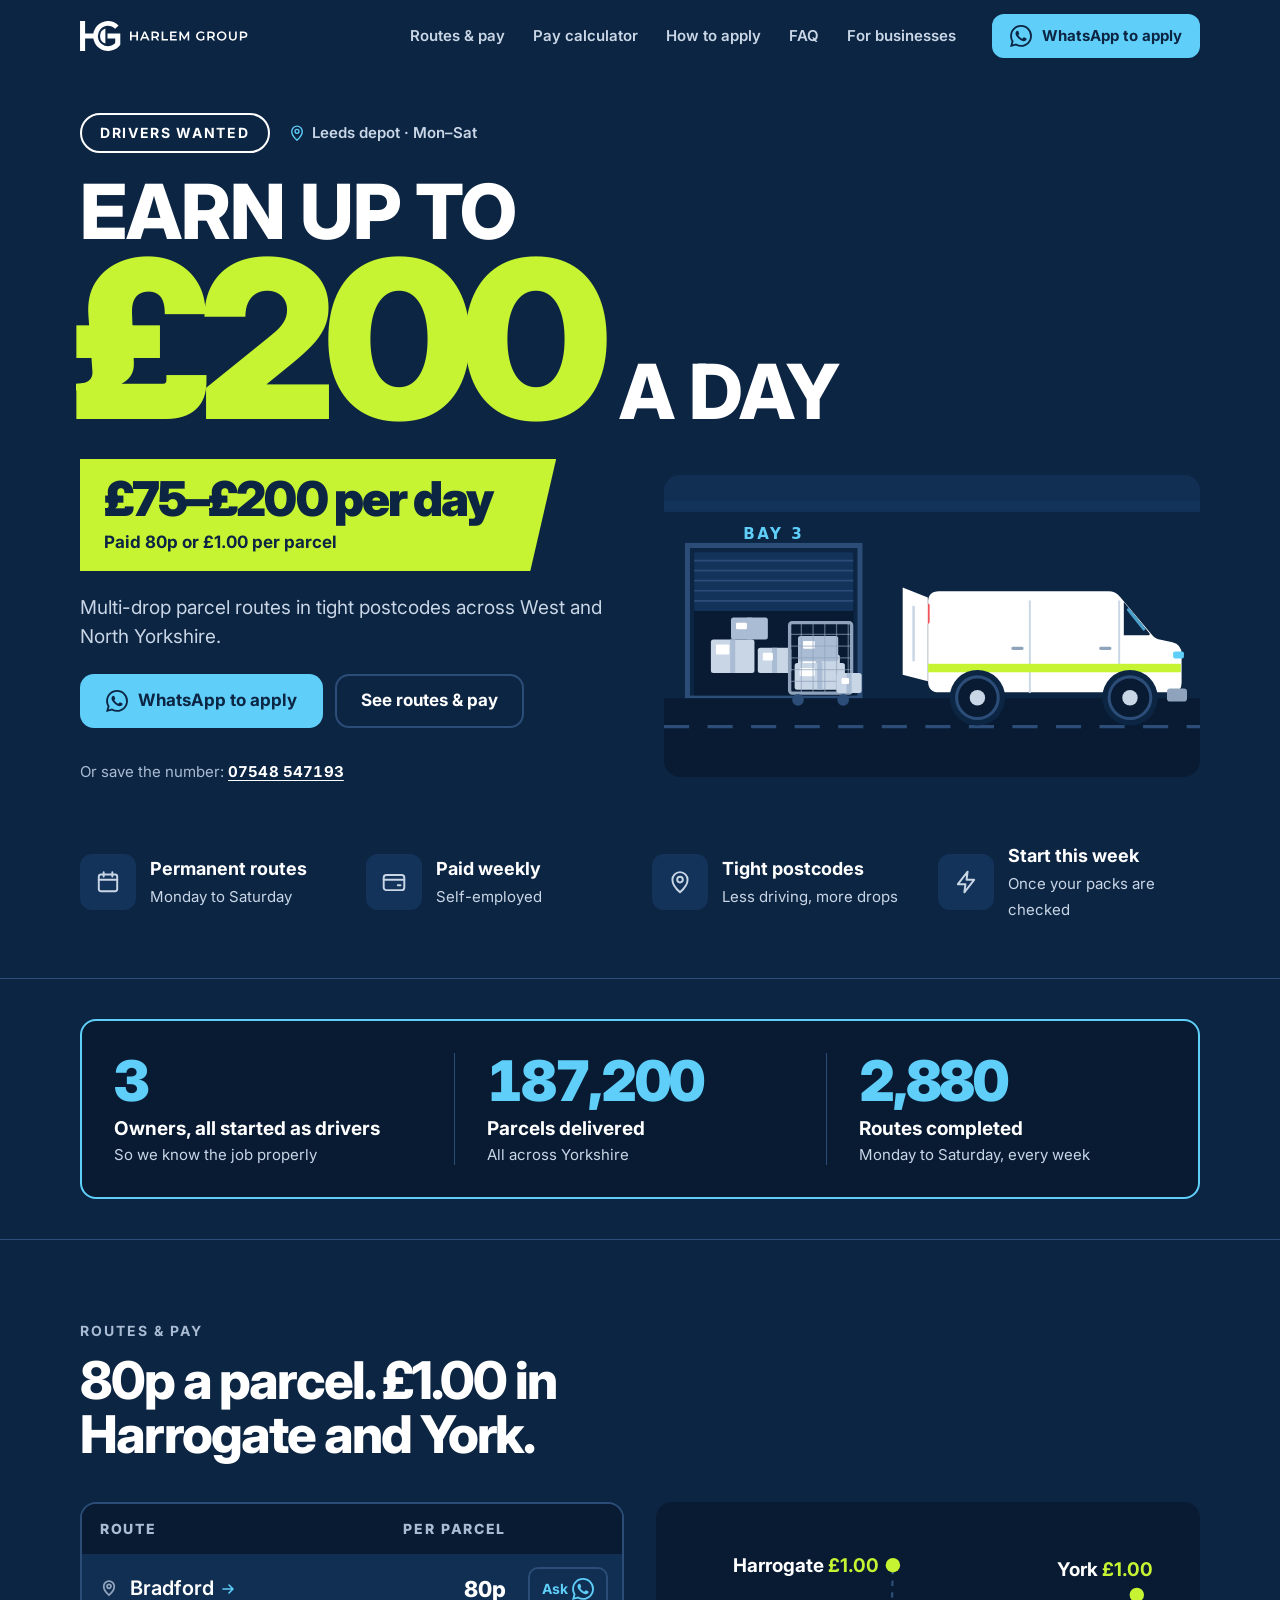
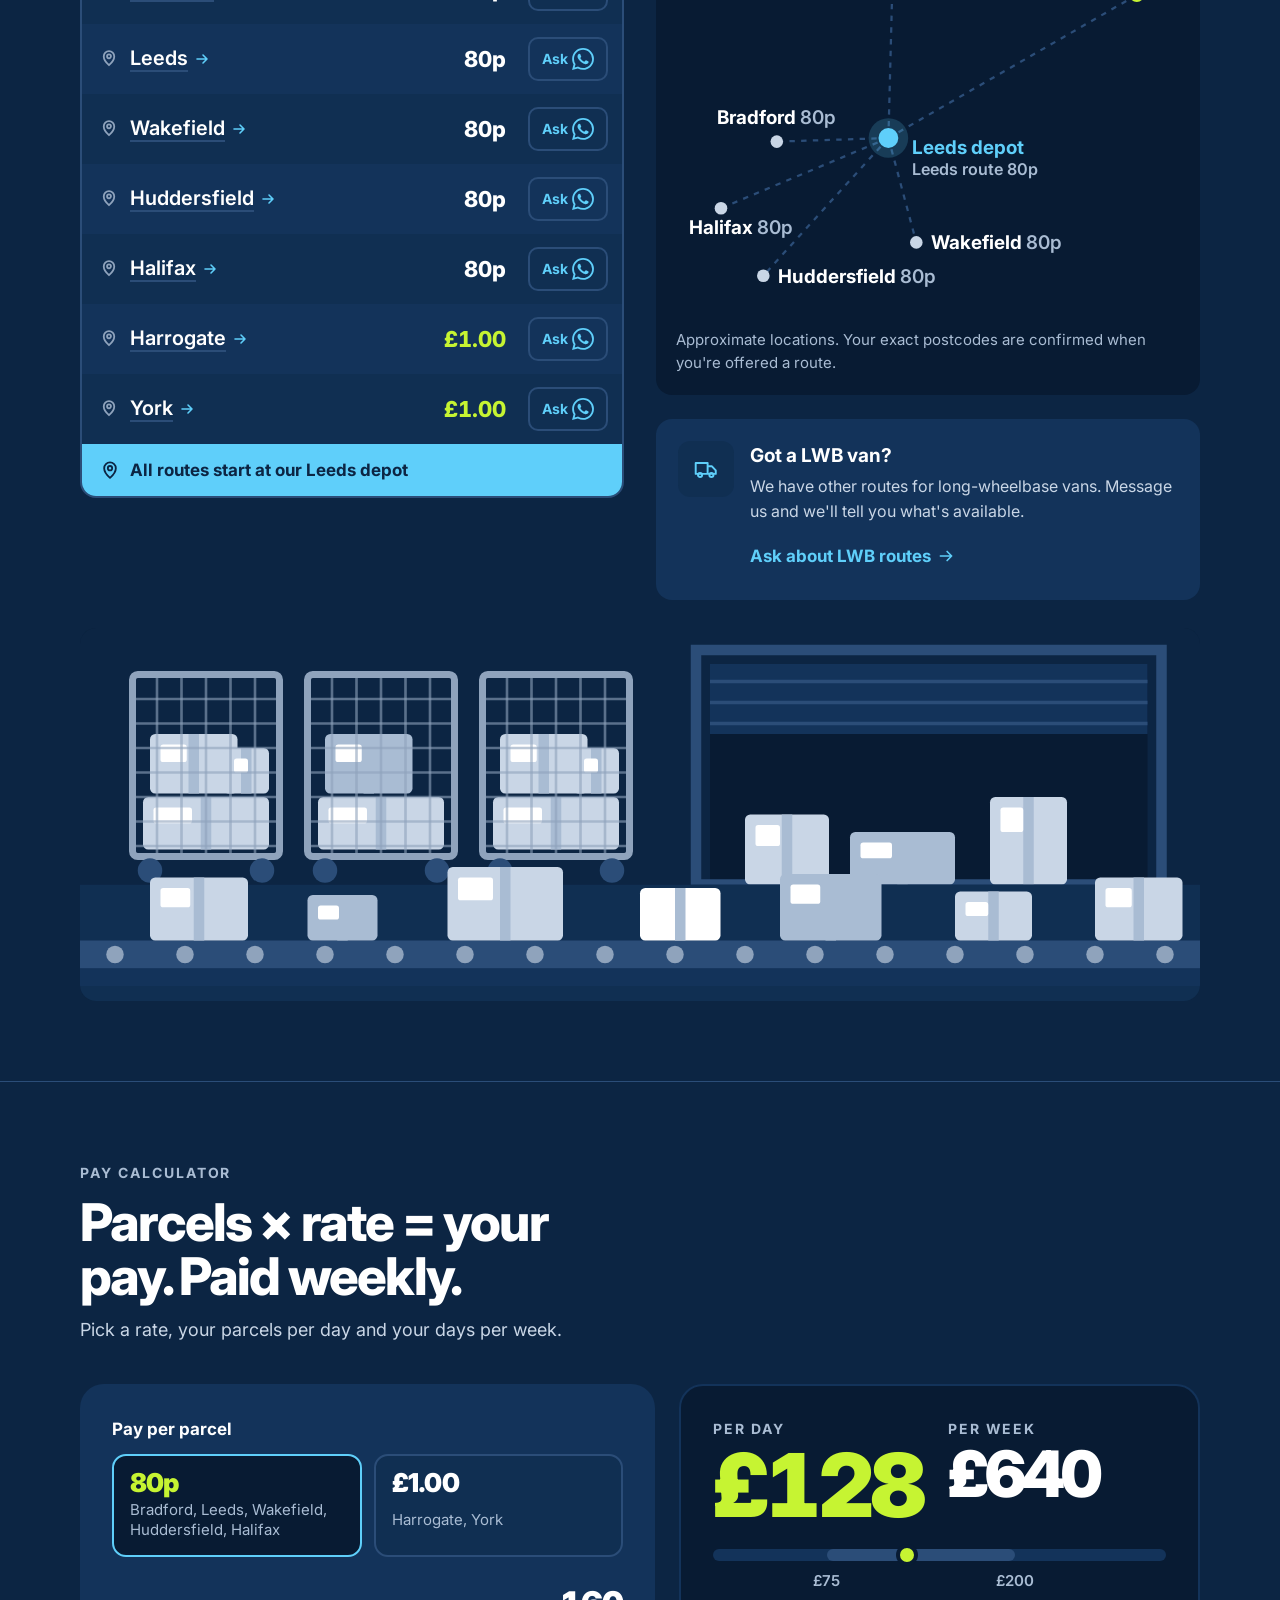
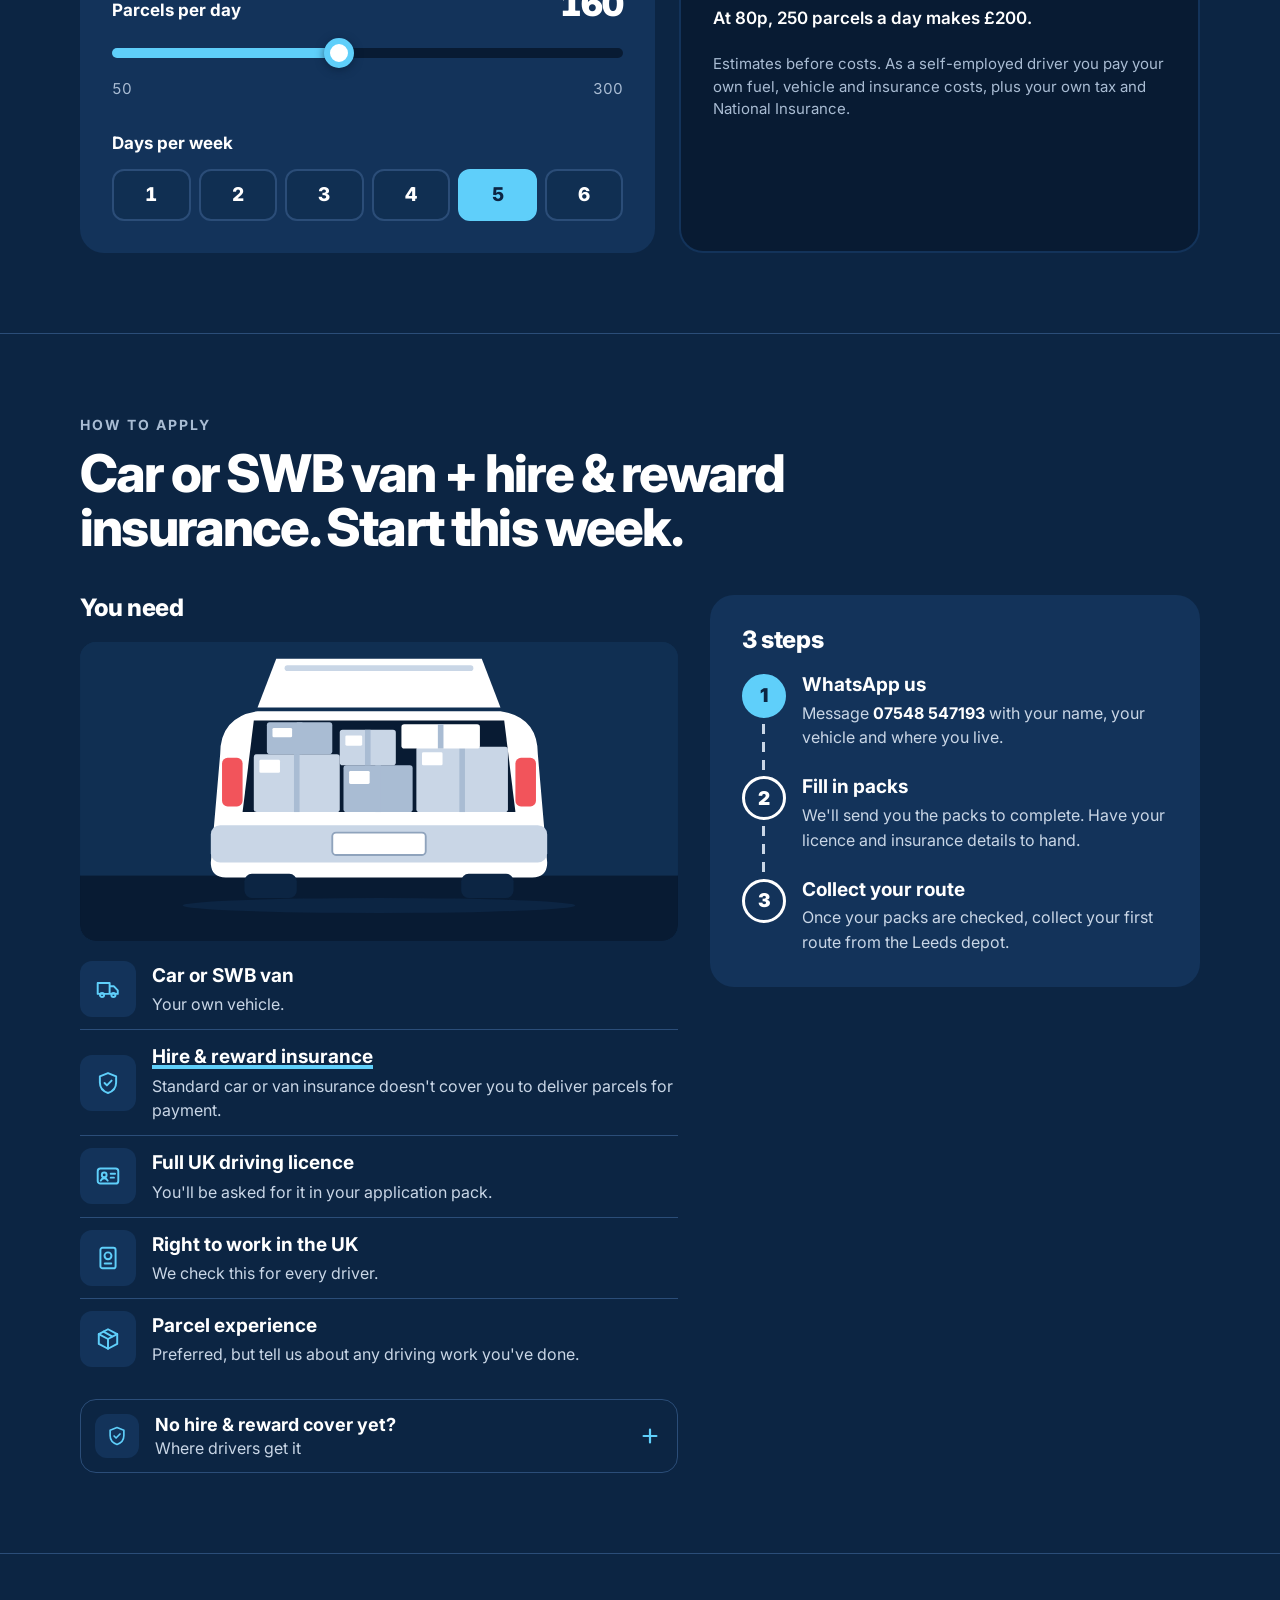
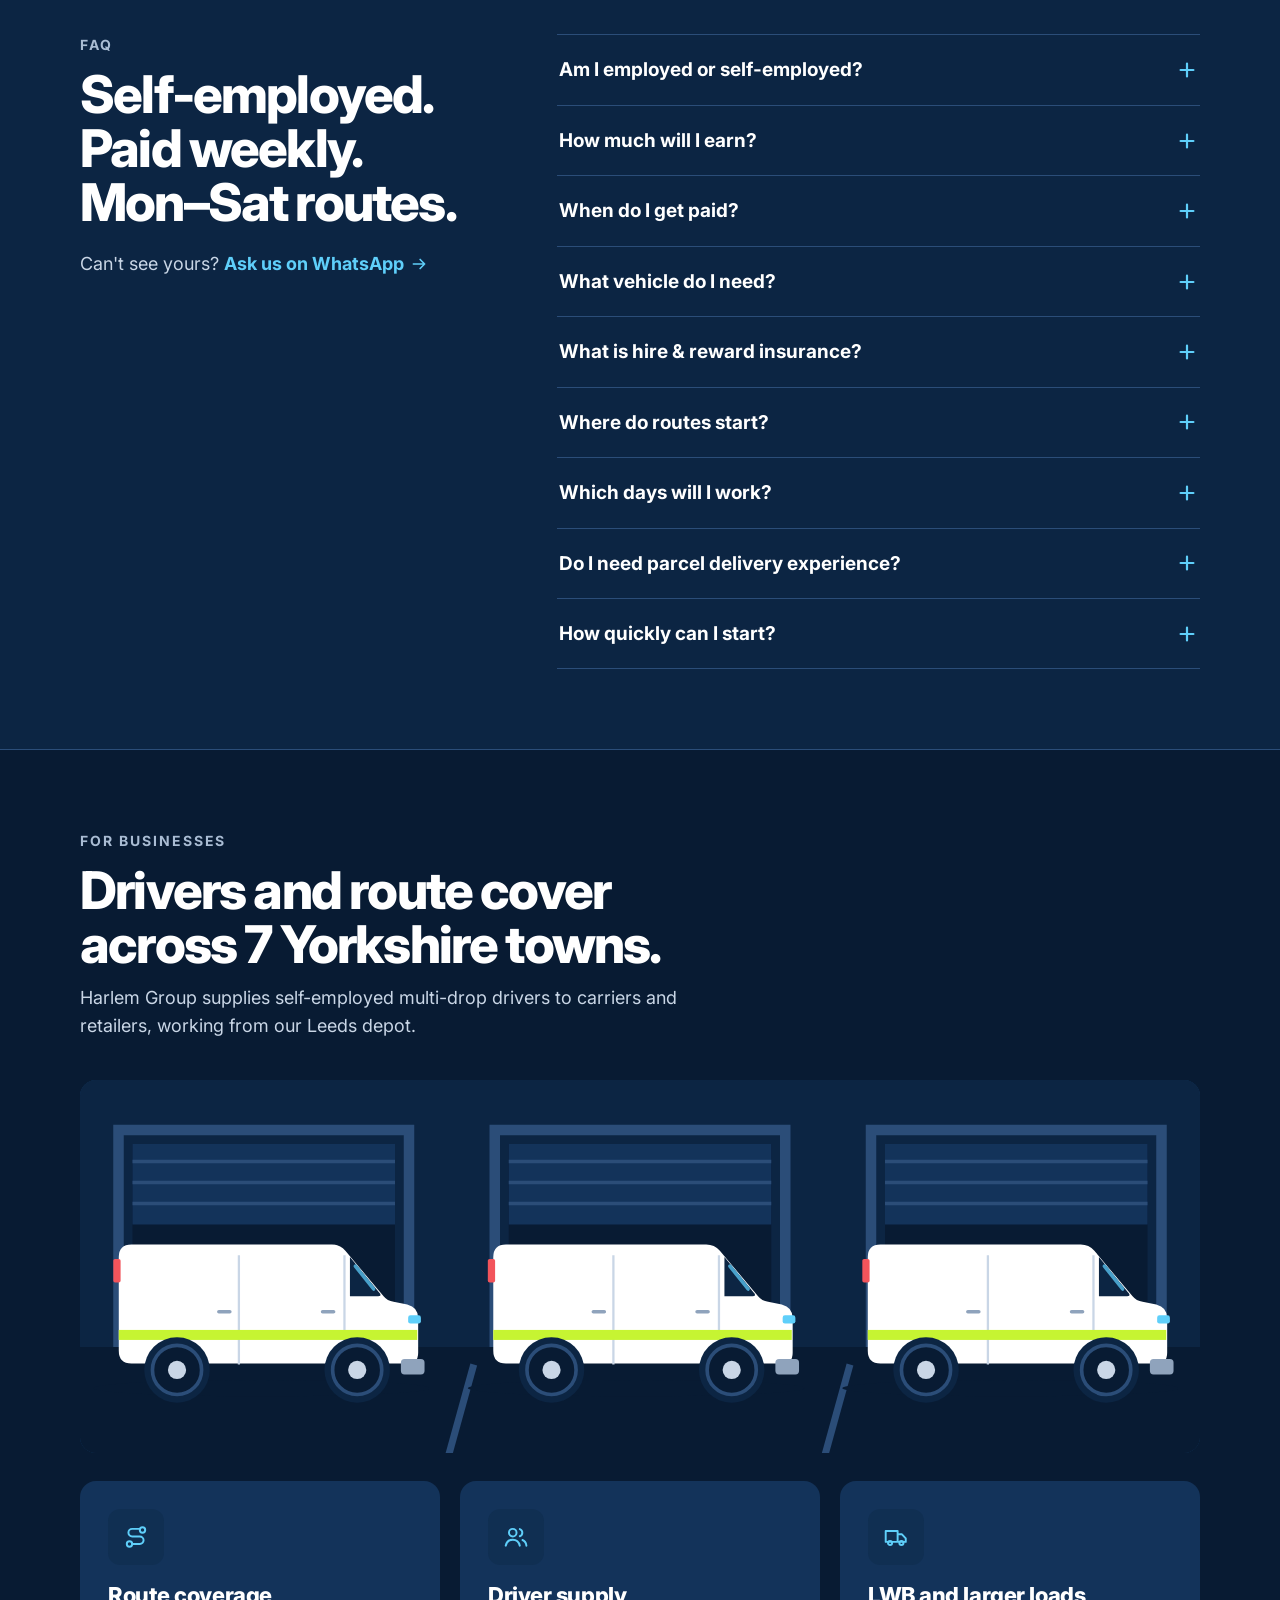
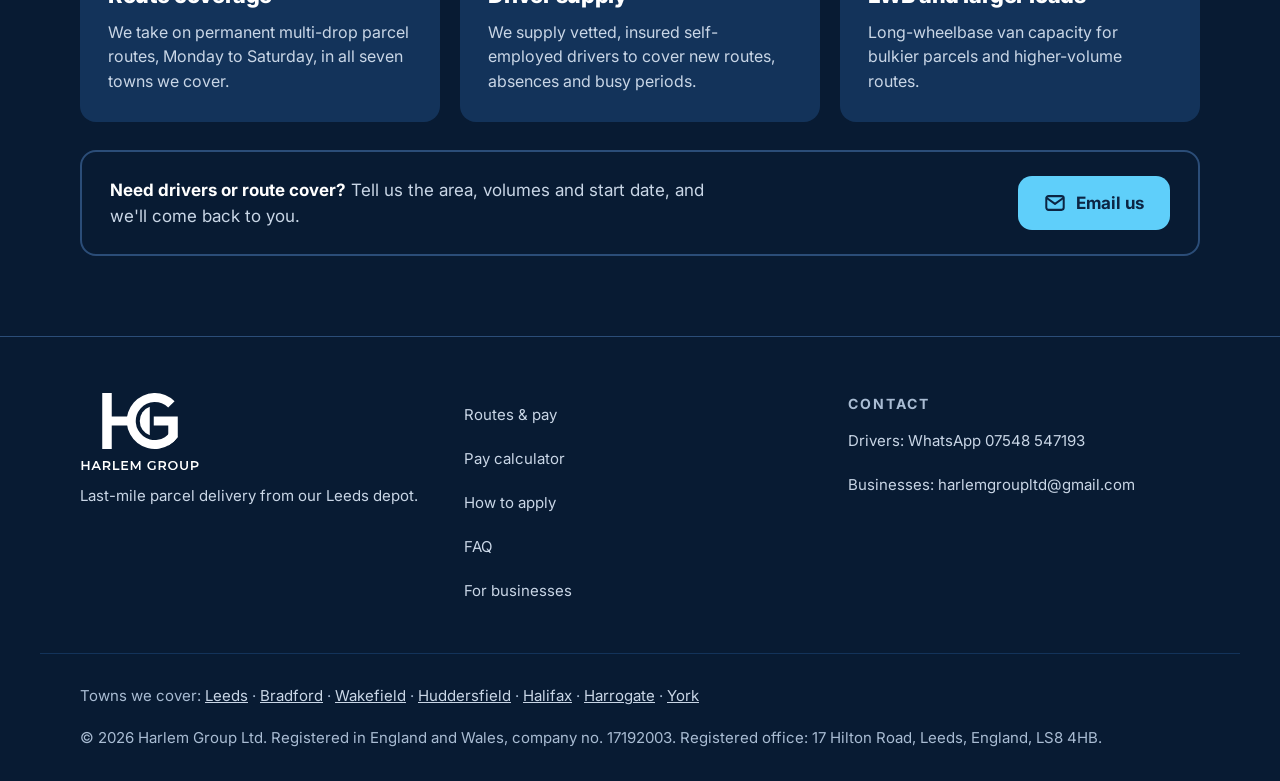
==== commit a964cee6: "Route pages: parcel ramp-up, 200 parcels a day pay figures - Pay section: 'Start on 100–120 parcels " ====
--- a/index.html
+++ b/index.html
@@ -4,7 +4,7 @@
 <meta charset="utf-8">
 <meta name="viewport" content="width=device-width, initial-scale=1, viewport-fit=cover">
 <title>Delivery Driver Jobs in Leeds · Earn up to £200 a day · Harlem Group</title>
-<meta name="description" content="Self-employed multi-drop delivery drivers wanted in Leeds, Bradford, Wakefield, Huddersfield, Halifax, Harrogate and York. 80p per parcel, £75–£200 a day, paid weekly. WhatsApp 07548 547193 to apply.">
+<meta name="description" content="Self-employed multi-drop delivery drivers wanted in Leeds, Bradford, Wakefield, Huddersfield, Halifax, Harrogate and York. 80p or £1.00 per parcel, up to £200 a day, paid weekly. WhatsApp 07548 547193 to apply.">
 <meta name="robots" content="noindex"><!-- PRE-LAUNCH: set by HIDE_FROM_GOOGLE in tools/make_town_pages.py -->
 <meta name="theme-color" content="#0C2543">
 <link rel="icon" href="assets/img/favicon.svg" type="image/svg+xml">
@@ -148,7 +148,7 @@
       <span class="l2"><span class="amt">£200</span><span class="aday">a day</span></span>
     </h1>
     <div class="hero-copy">
-      <div class="banner"><b>£75–£200 per day</b><span>Paid at 80p per parcel</span></div>
+      <div class="banner"><b>£75–£200 per day</b><span>Paid 80p or £1.00 per parcel</span></div>
       <p class="lead">Multi-drop parcel routes in tight postcodes across West and North Yorkshire.</p>
       <div class="cta-row">
         <a class="btn sky hero-wa" href="https://wa.me/447548547193" data-wa="Hi Harlem Group, I'd like to apply to drive.&#10;Vehicle: &#10;Town: " target="_blank" rel="noopener"><svg class="ic wa" aria-hidden="true"><use href="#i-wa"/></svg>WhatsApp to apply</a>
@@ -355,7 +355,7 @@
       </details>
       <details>
         <summary>How much will I earn?<svg class="ic" aria-hidden="true"><use href="#i-plus"/></svg></summary>
-        <p>Most routes pay 80p per parcel, and Harrogate and York pay £1.00. On 80p routes, daily pay is usually between £75 and £200 depending on how many parcels you deliver. Try the <a href="#calculator">pay calculator</a>.</p>
+        <p>Most routes pay 80p per parcel, and Harrogate and York pay £1.00. On 80p routes, daily pay is usually between £75 and £160 depending on how many parcels you deliver. Try the <a href="#calculator">pay calculator</a>.</p>
       </details>
       <details>
         <summary>When do I get paid?<svg class="ic" aria-hidden="true"><use href="#i-plus"/></svg></summary>
--- a/assets/css/styles.css
+++ b/assets/css/styles.css
@@ -472,3 +472,5 @@
 .f-towns { margin-bottom: 8px }
 .f-towns a { color: var(--hg-mist); display: inline-flex; align-items: center; min-height: 44px }
 .f-towns a:hover { color: var(--hg-sky) }
+
+.ticks.ramp { margin-bottom: 20px }
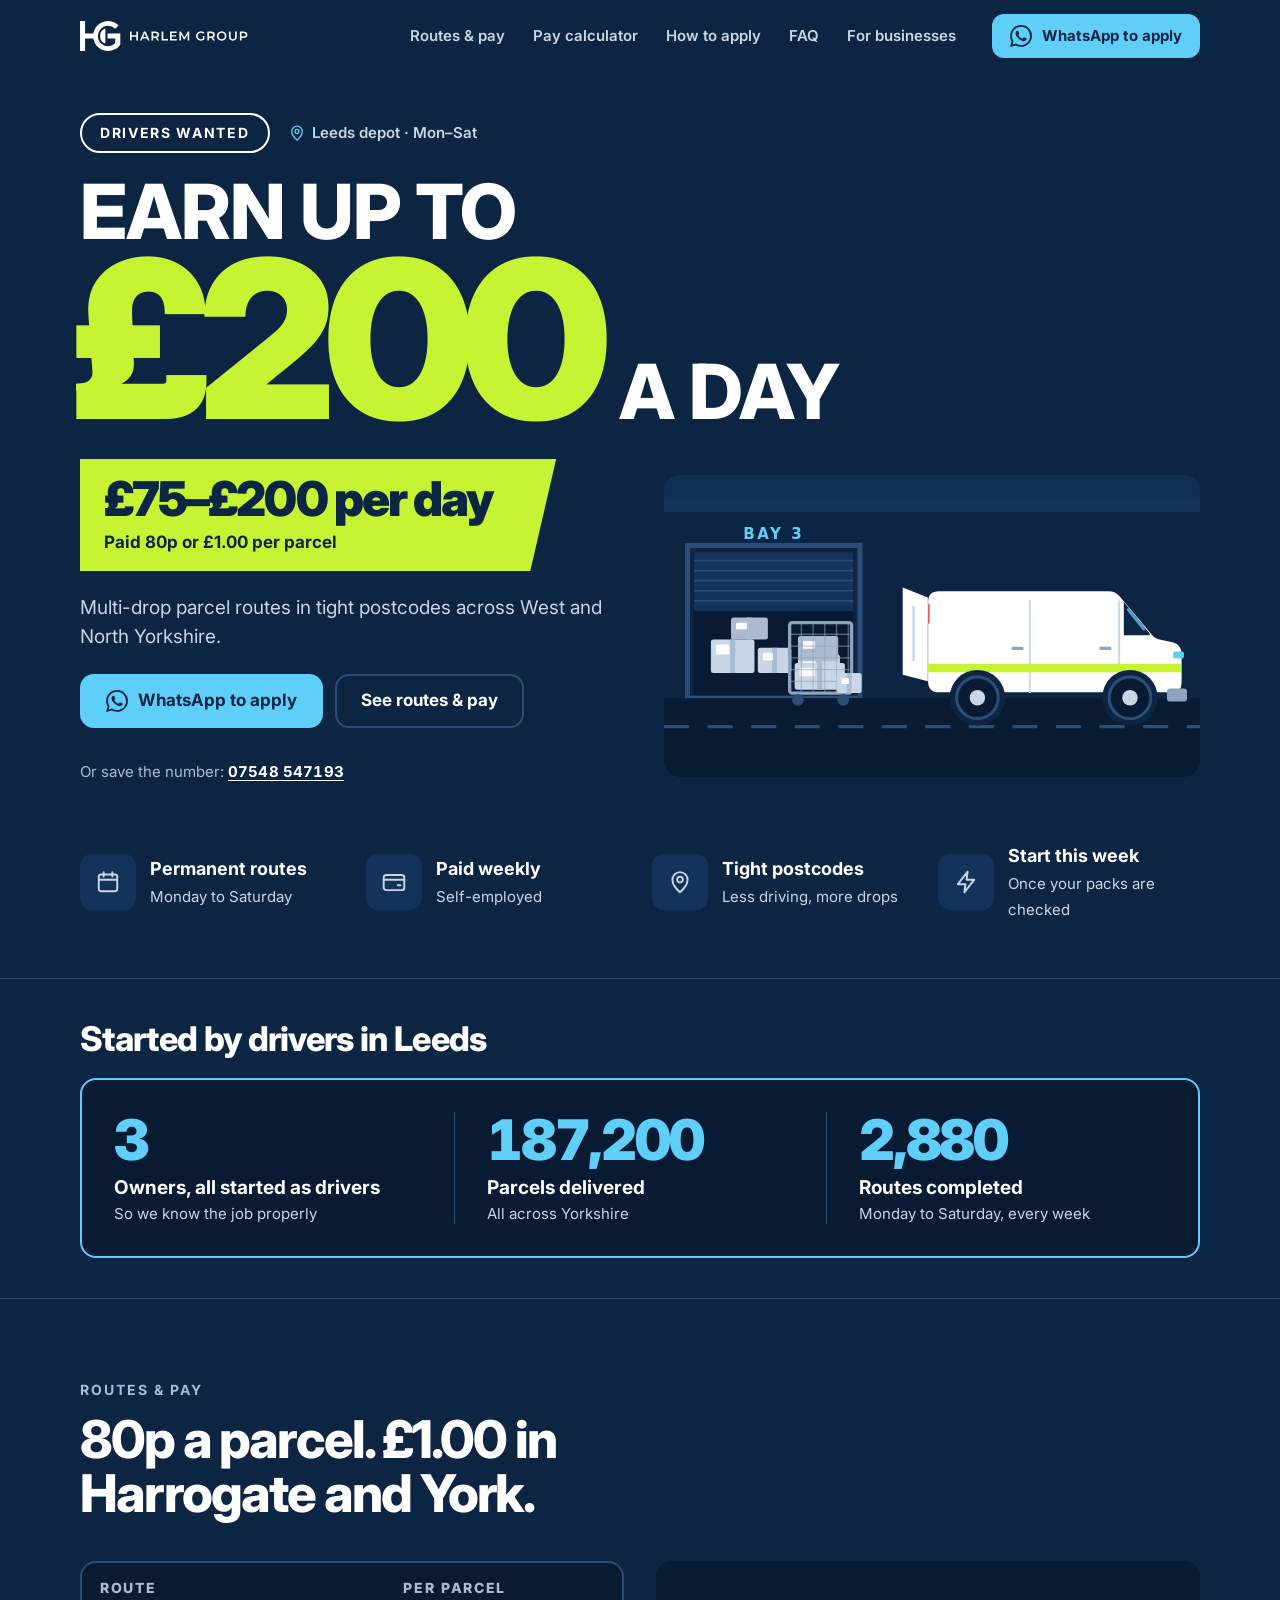
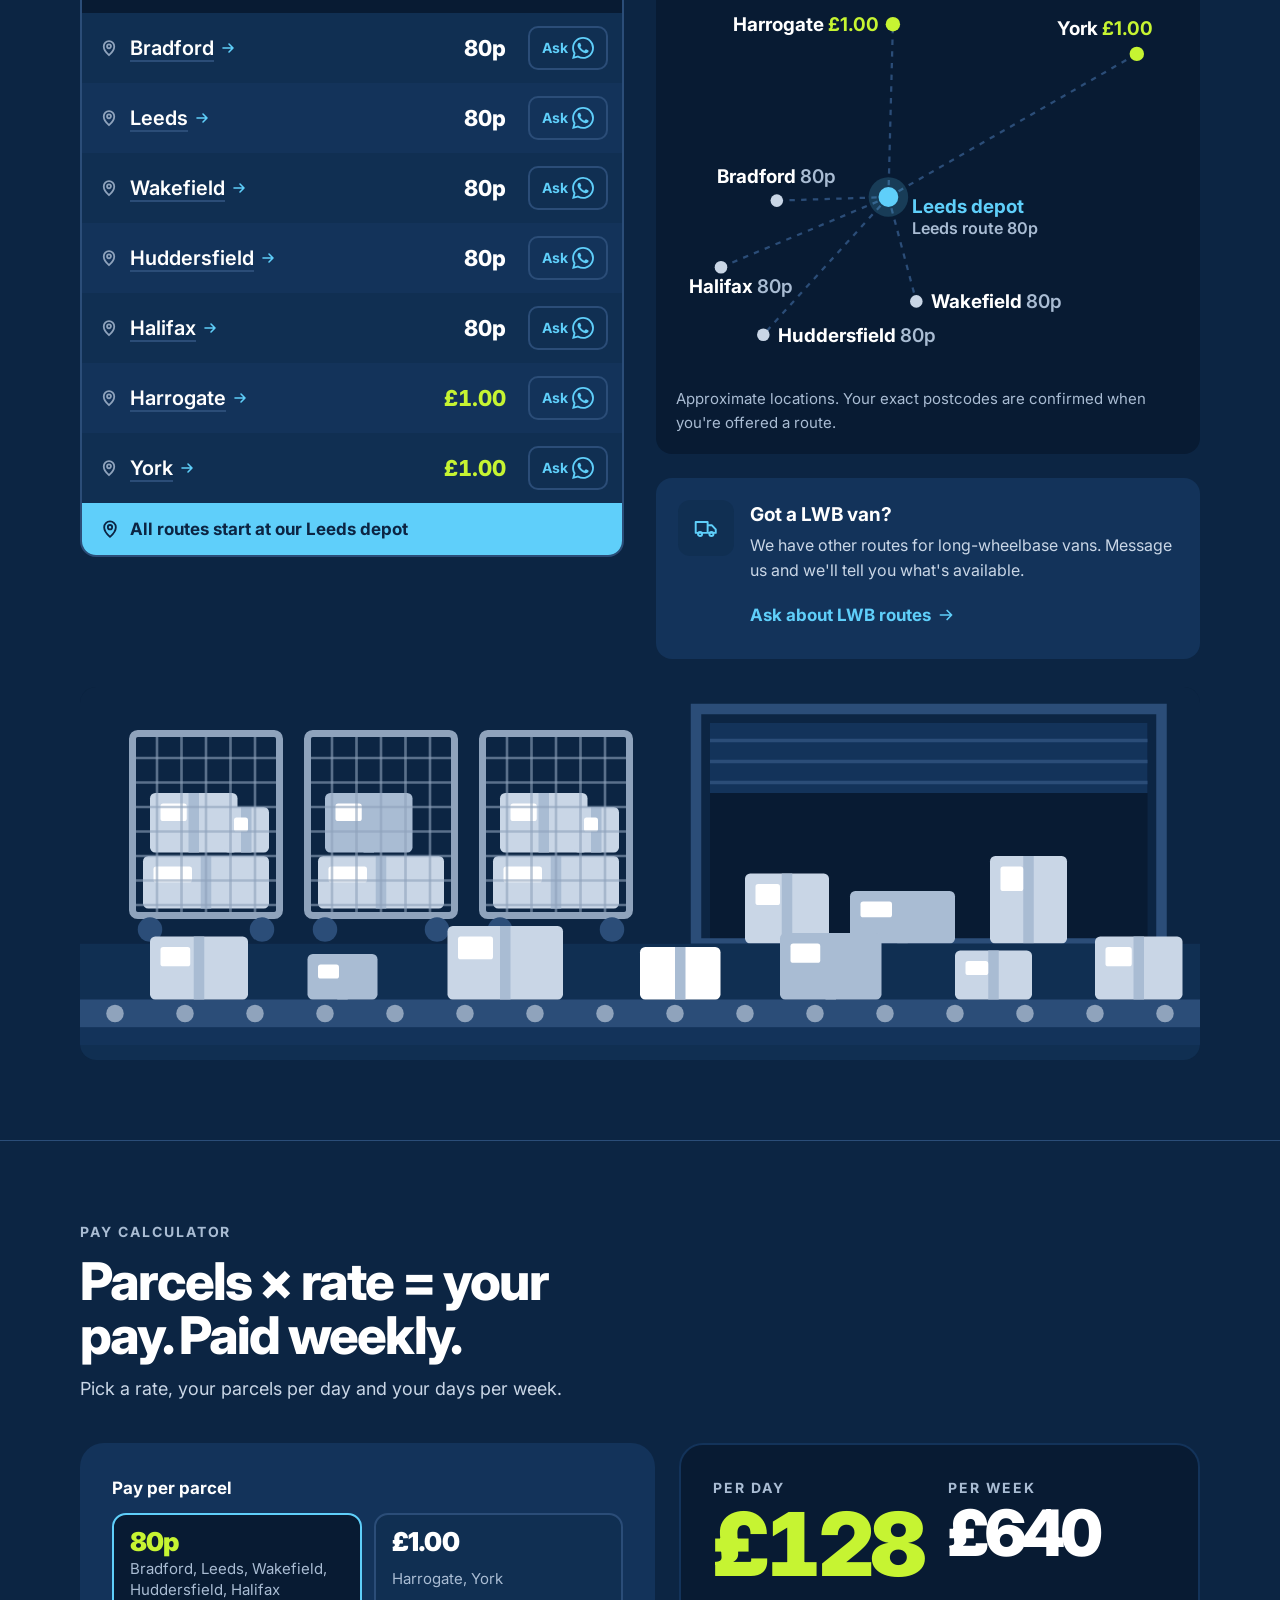
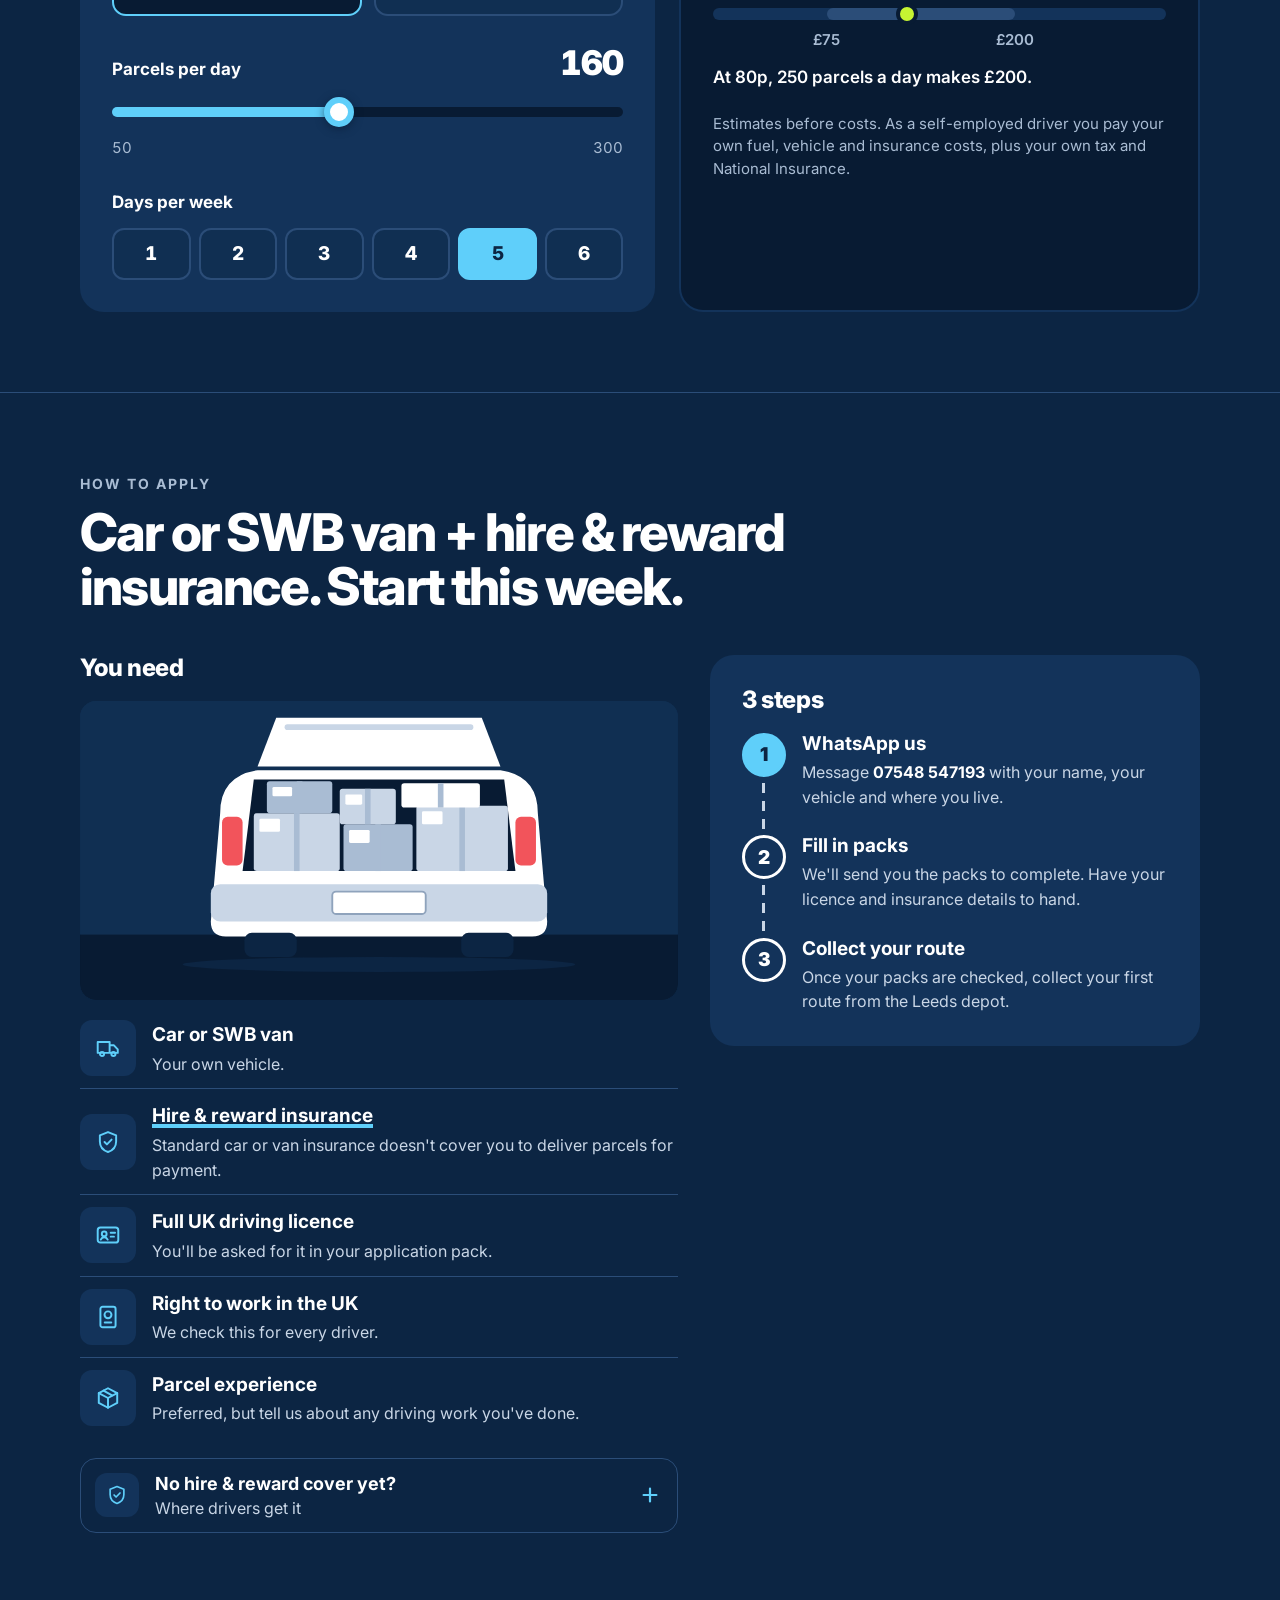
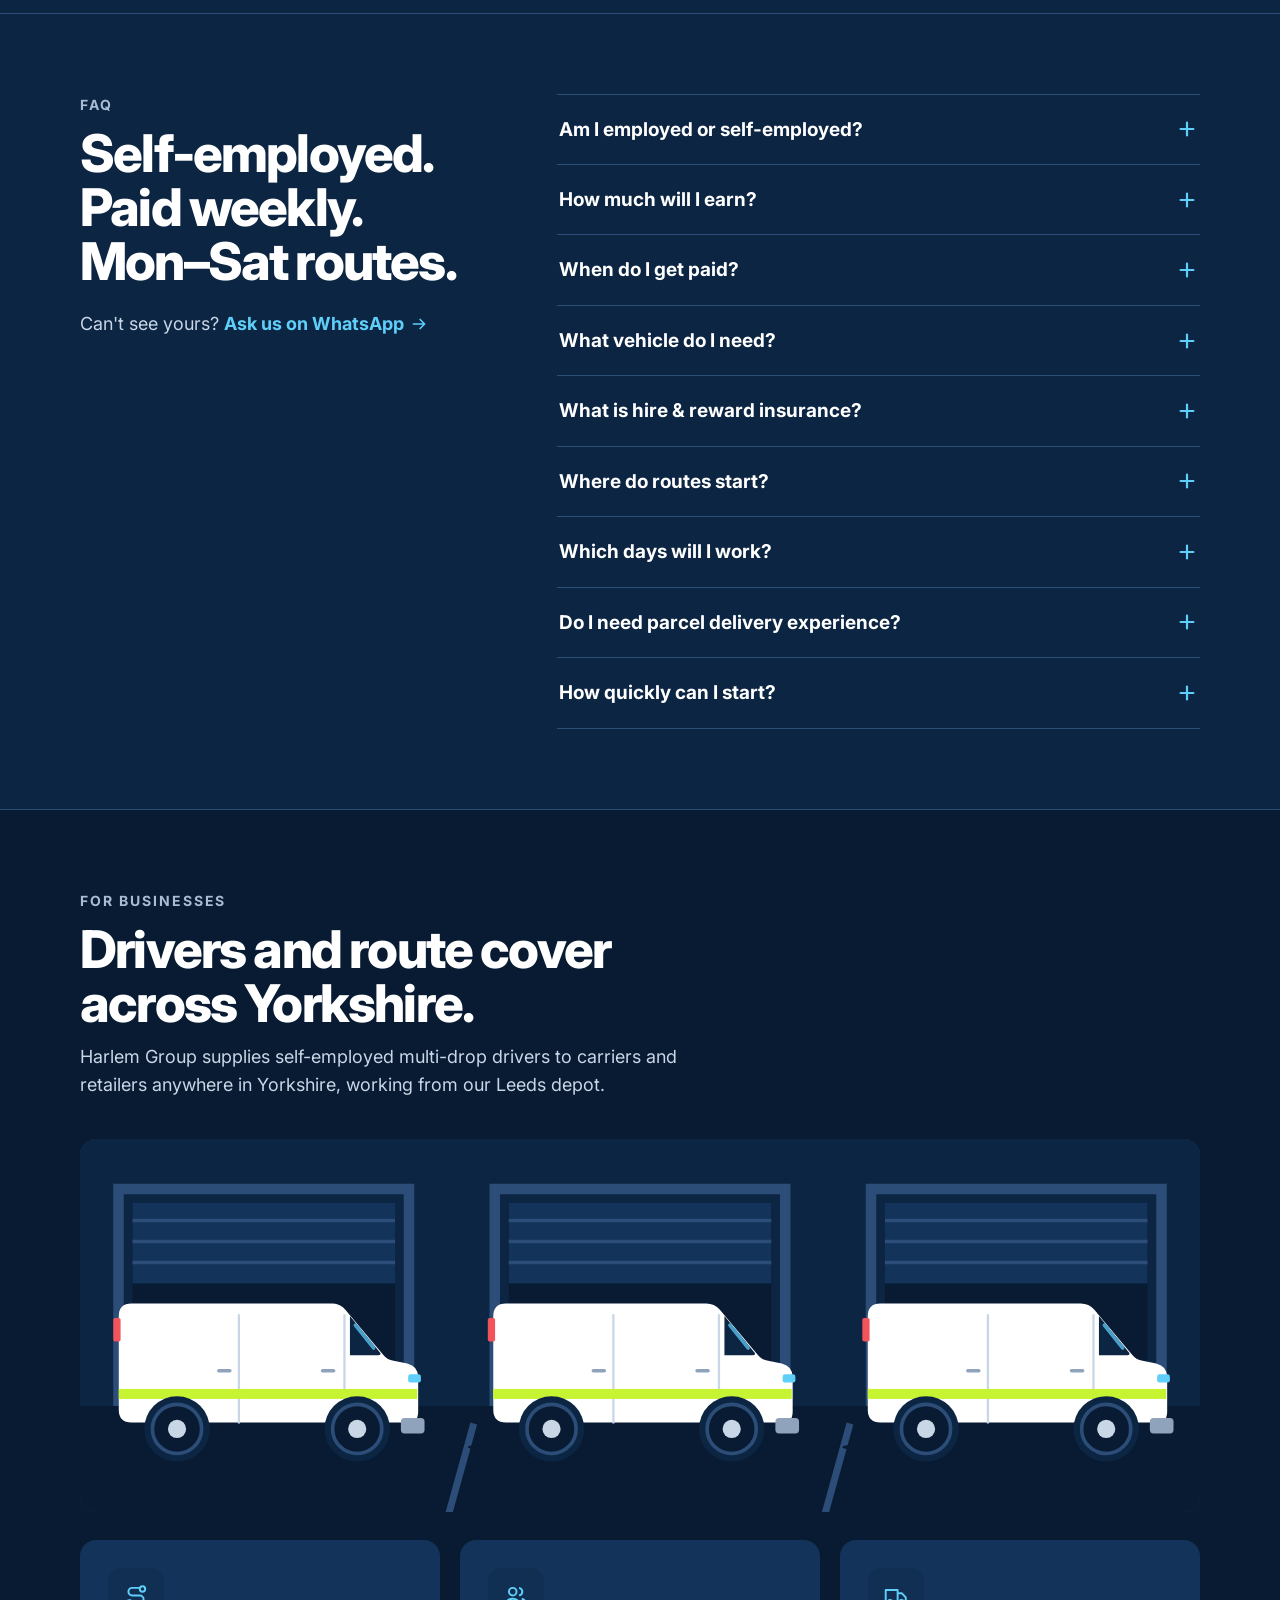
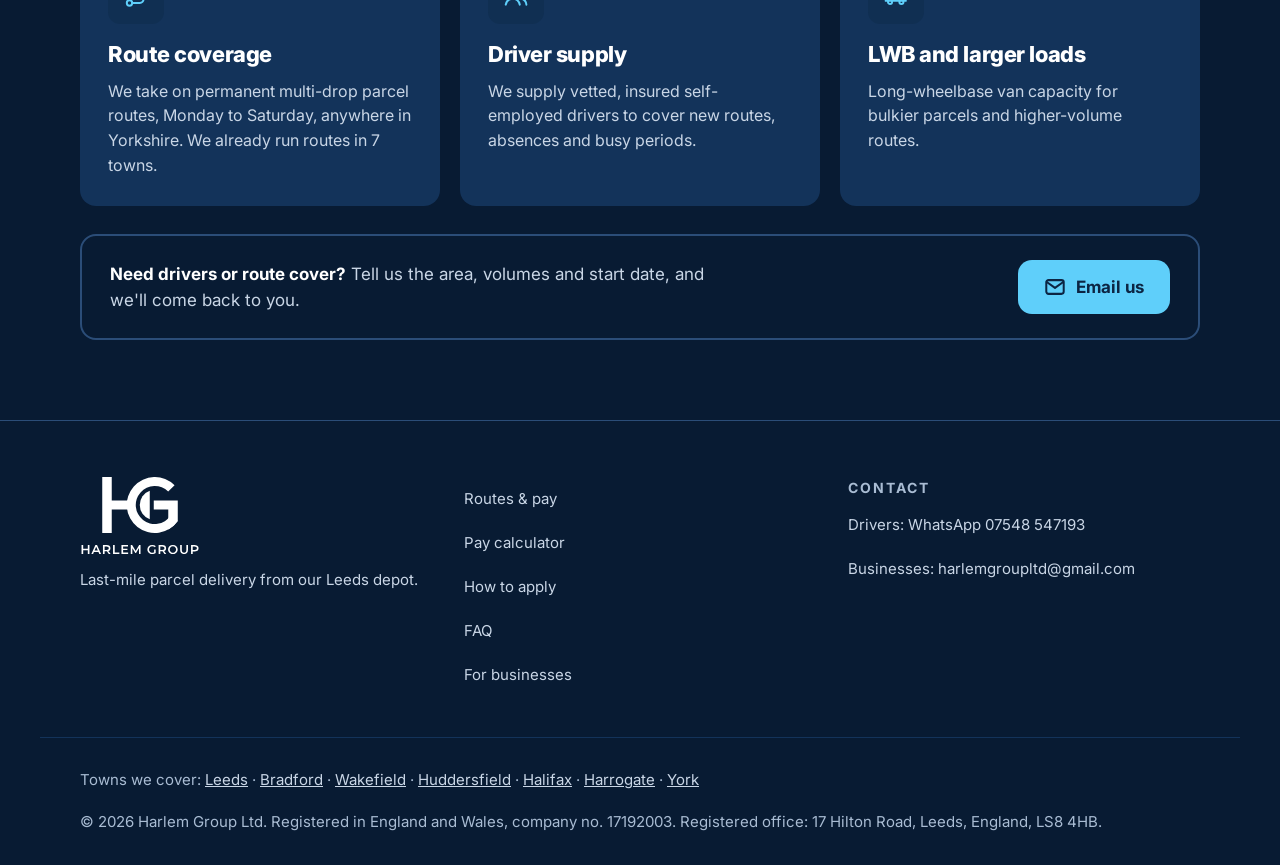
==== commit eaec8b7c: "Home: stats headline, business cover across Yorkshire, Admiral insurance link - Headline above the s" ====
--- a/index.html
+++ b/index.html
@@ -59,7 +59,7 @@
         "Harrogate",
         "York"
       ],
-      "description": "Leeds parcel delivery subcontractor supplying self-employed multi-drop drivers and route cover across West and North Yorkshire.",
+      "description": "Leeds parcel delivery subcontractor supplying self-employed multi-drop drivers and route cover across Yorkshire.",
       "contactPoint": [
         {
           "@type": "ContactPoint",
@@ -172,8 +172,9 @@
 </section>
 
 <!-- ============ TRUST BAR ============ -->
-<section class="trust" aria-label="About Harlem Group">
-  <div class="wrap">
+<section class="trust" aria-labelledby="trust-h">
+  <div class="wrap">
+    <h2 class="trust-h" id="trust-h">Started by drivers in Leeds</h2>
     <ul class="trust-list">
       <li><span class="trust-num">3</span><b>Owners, all started as drivers</b><span class="trust-sub">So we know the job properly</span></li>
       <li><span class="trust-num">187,200</span><b>Parcels delivered</b><span class="trust-sub">All across Yorkshire</span></li>
@@ -323,7 +324,7 @@
           <ul class="ins-list">
             <li><a href="https://www.zego.com/hire-and-reward-insurance" target="_blank" rel="noopener nofollow"><b>Zego</b><span>Courier cover for cars and vans</span><svg class="ic" aria-hidden="true"><use href="#i-arrow"/></svg></a></li>
             <li><a href="https://inshur.com/en-gb/courier-insurance" target="_blank" rel="noopener nofollow"><b>Inshur</b><span>Courier cover, 30 days or a year</span><svg class="ic" aria-hidden="true"><use href="#i-arrow"/></svg></a></li>
-            <li><a href="https://www.quotezone.co.uk/courier-insurance/self-employed" target="_blank" rel="noopener nofollow"><b>Quotezone</b><span>Compare courier insurance quotes</span><svg class="ic" aria-hidden="true"><use href="#i-arrow"/></svg></a></li>
+            <li><a href="https://www.admiral.com/car-insurance/delivery-insurance" target="_blank" rel="noopener nofollow"><b>Admiral</b><span>Car delivery cover. Pick &quot;hire and reward&quot;</span><svg class="ic" aria-hidden="true"><use href="#i-arrow"/></svg></a></li>
           </ul>
           <p class="ins-note">You choose your own cover. Check it covers multi-drop parcel delivery. We're not paid for these links.</p>
         </details>
@@ -355,7 +356,7 @@
       </details>
       <details>
         <summary>How much will I earn?<svg class="ic" aria-hidden="true"><use href="#i-plus"/></svg></summary>
-        <p>Most routes pay 80p per parcel, and Harrogate and York pay £1.00. On 80p routes, daily pay is usually between £75 and £160 depending on how many parcels you deliver. Try the <a href="#calculator">pay calculator</a>.</p>
+        <p>Most routes pay 80p per parcel, and Harrogate and York pay £1.00. On 80p routes, daily pay is usually between £75 and £160+ depending on how many parcels you deliver. Try the <a href="#calculator">pay calculator</a>.</p>
       </details>
       <details>
         <summary>When do I get paid?<svg class="ic" aria-hidden="true"><use href="#i-plus"/></svg></summary>
@@ -394,8 +395,8 @@
   <div class="wrap">
     <div class="sec-head">
       <span class="label">For businesses</span>
-      <h2 id="biz-h">Drivers and route cover across 7 Yorkshire towns.</h2>
-      <p>Harlem Group supplies self-employed multi-drop drivers to carriers and retailers, working from our Leeds depot.</p>
+      <h2 id="biz-h">Drivers and route cover across Yorkshire.</h2>
+      <p>Harlem Group supplies self-employed multi-drop drivers to carriers and retailers anywhere in Yorkshire, working from our Leeds depot.</p>
     </div>
     <!-- PHOTO SLOT 4 -->
     <figure class="photo photo-wide">
@@ -405,7 +406,7 @@
       <article class="biz-card">
         <span class="tile"><svg class="ic" aria-hidden="true"><use href="#i-route"/></svg></span>
         <h3>Route coverage</h3>
-        <p>We take on permanent multi-drop parcel routes, Monday to Saturday, in all seven towns we cover.</p>
+        <p>We take on permanent multi-drop parcel routes, Monday to Saturday, anywhere in Yorkshire. We already run routes in 7 towns.</p>
       </article>
       <article class="biz-card">
         <span class="tile"><svg class="ic" aria-hidden="true"><use href="#i-users"/></svg></span>
--- a/assets/css/styles.css
+++ b/assets/css/styles.css
@@ -474,3 +474,5 @@
 .f-towns a:hover { color: var(--hg-sky) }
 
 .ticks.ramp { margin-bottom: 20px }
+.trust-h { font-size: 26px; font-weight: 800; letter-spacing: -0.02em; line-height: 1.15; margin: 0 0 16px }
+@media (min-width: 900px) { .trust-h { font-size: 34px; margin-bottom: 20px } }
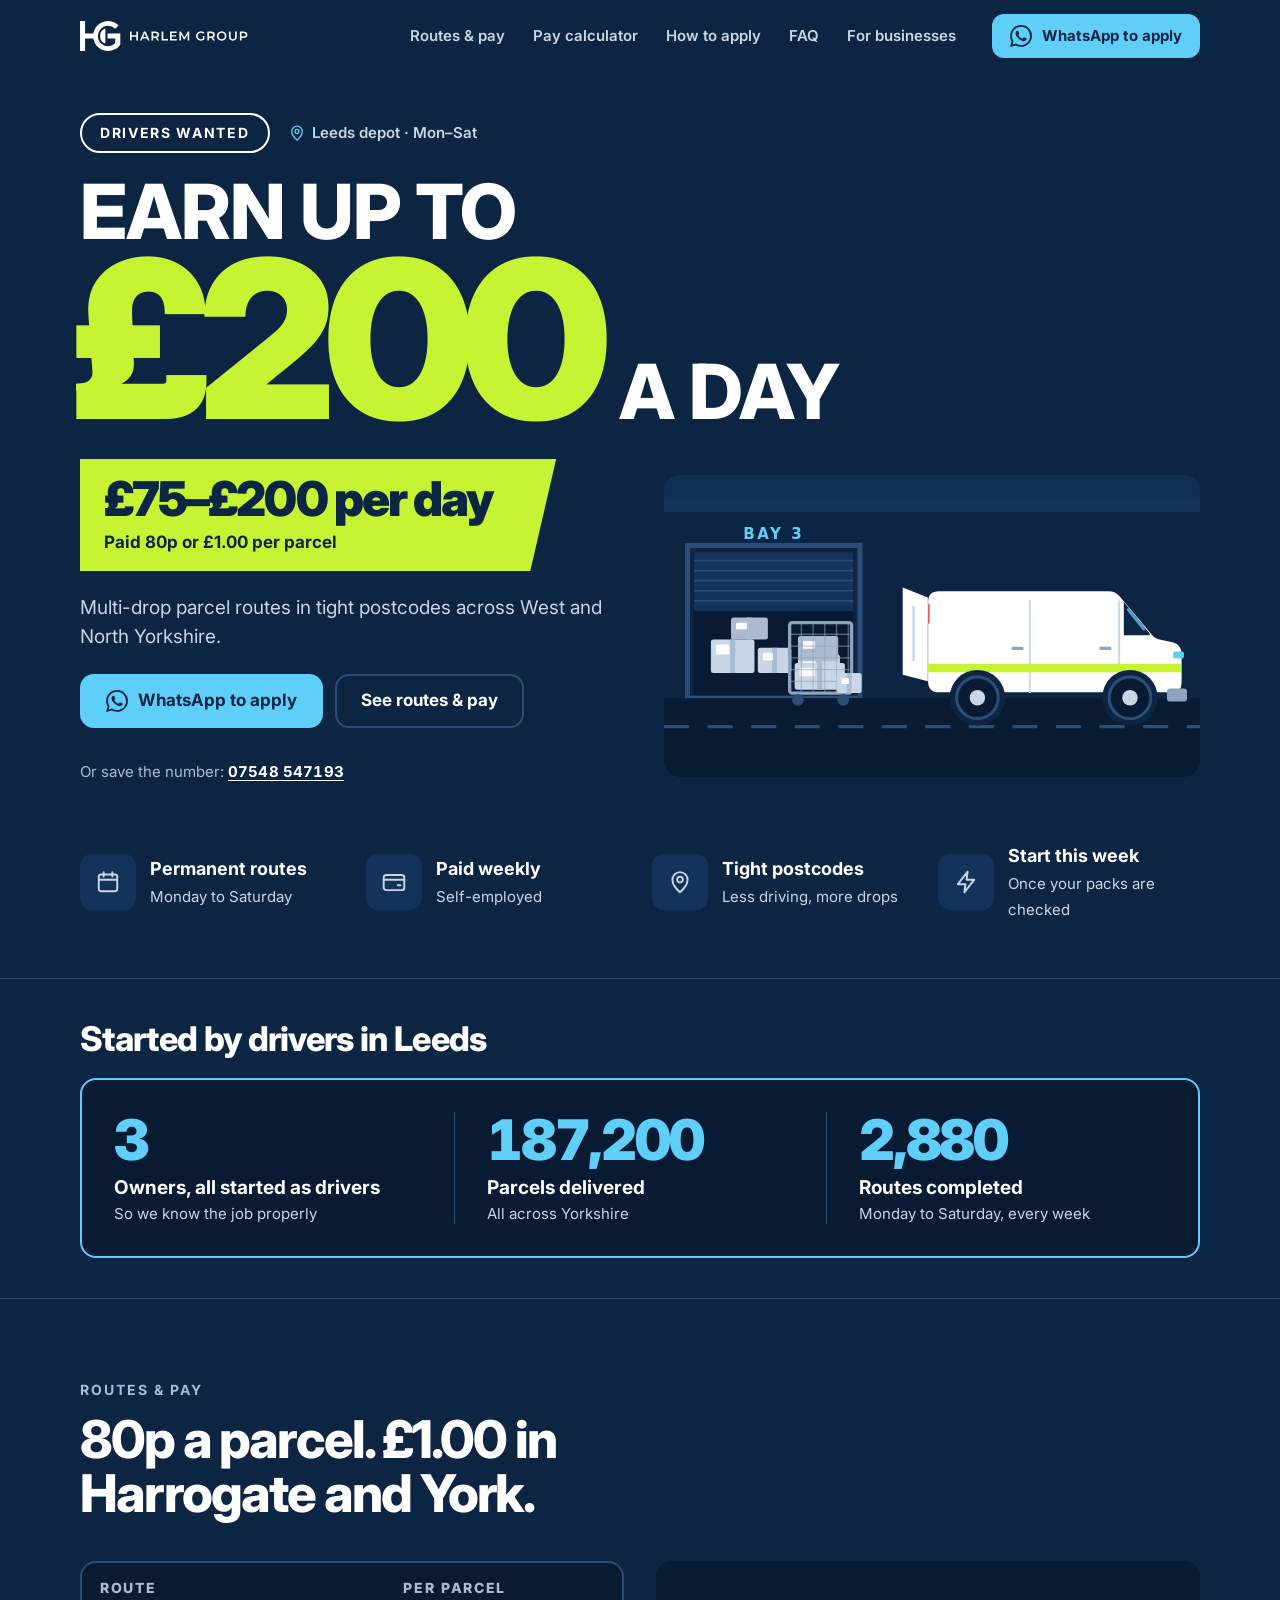
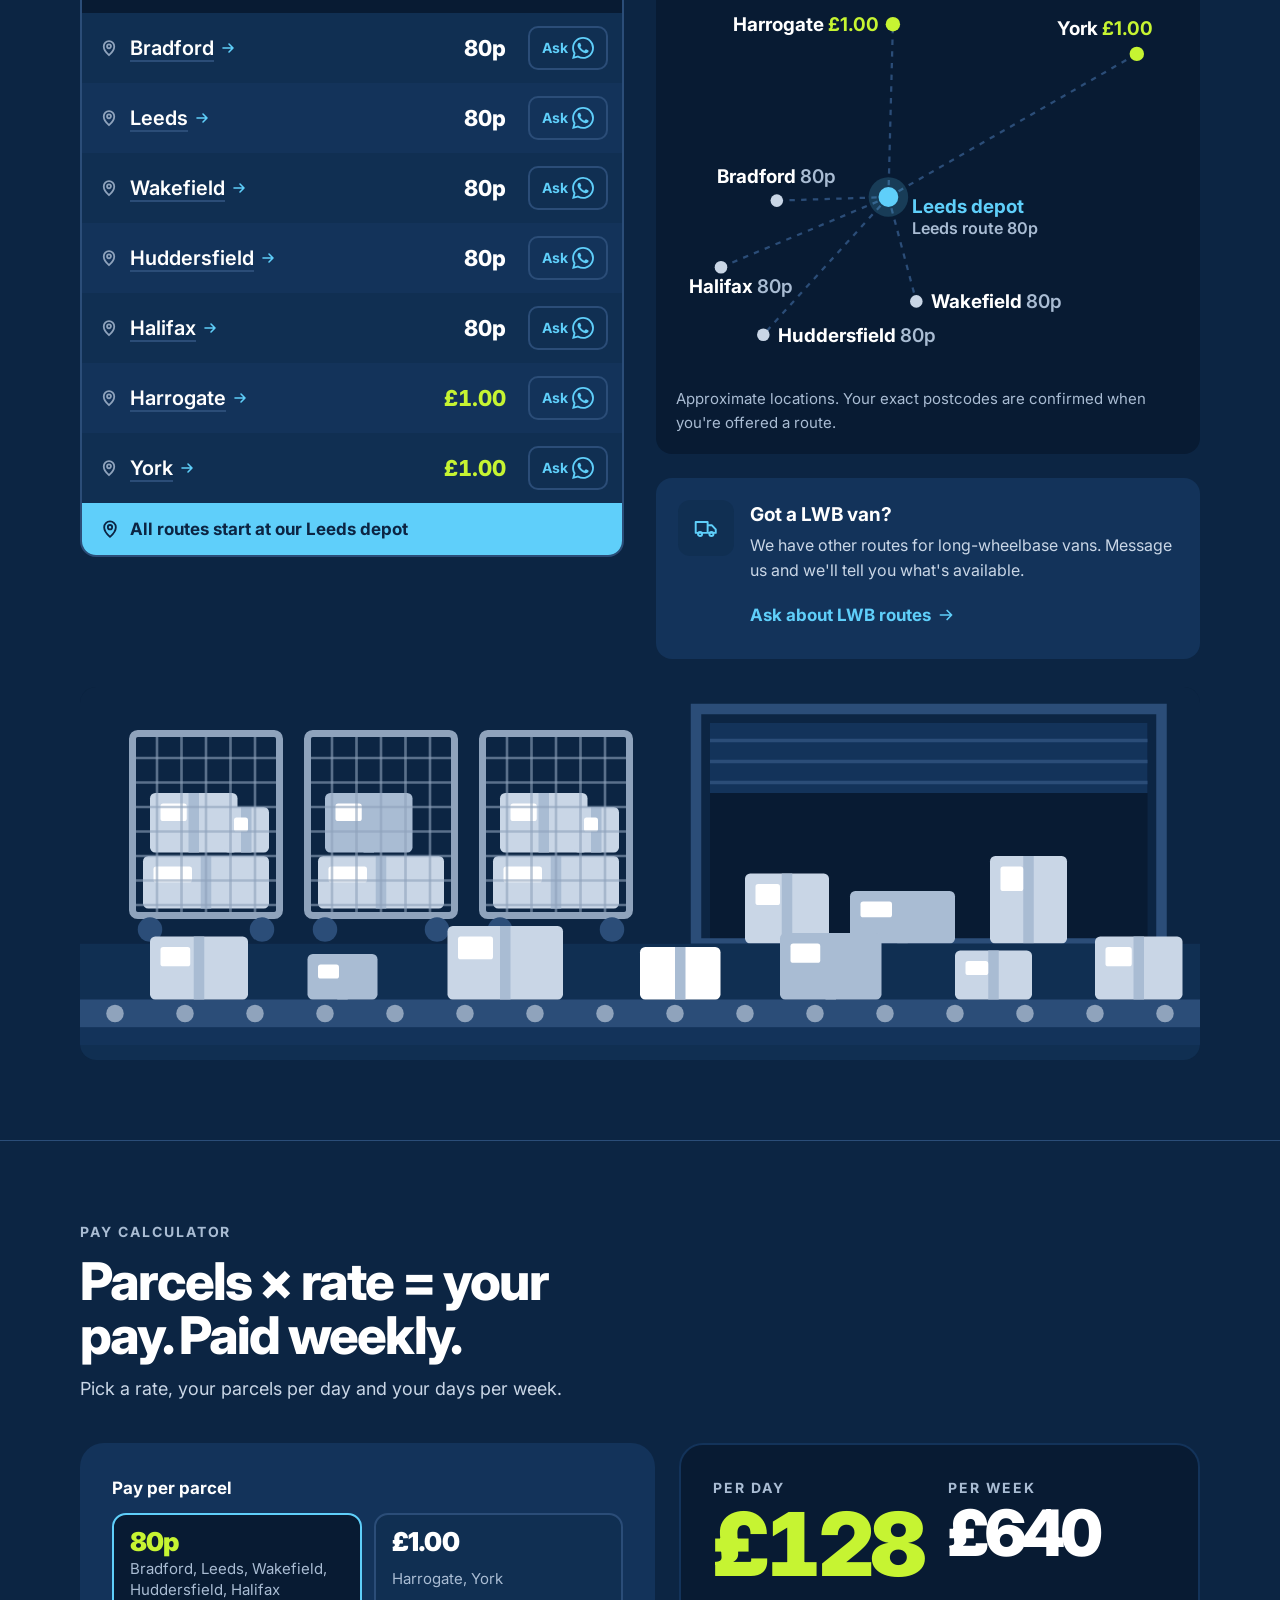
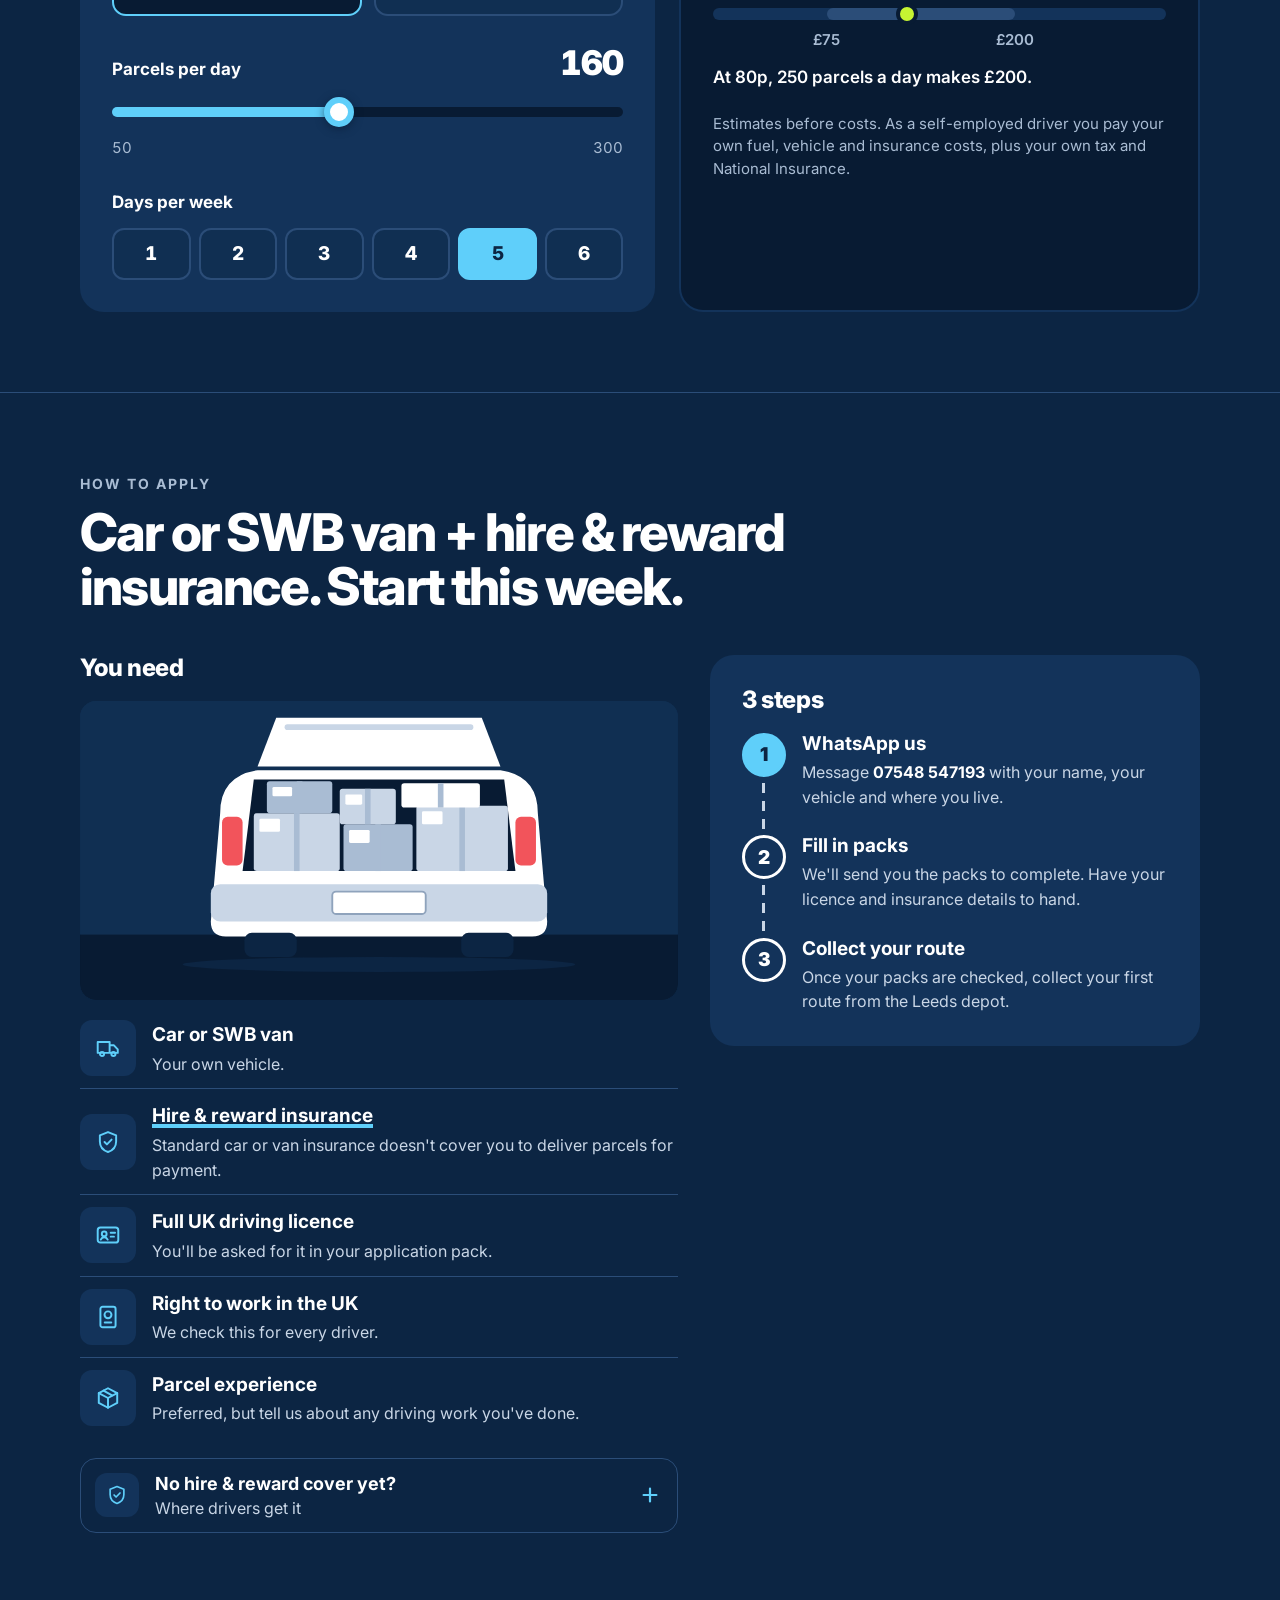
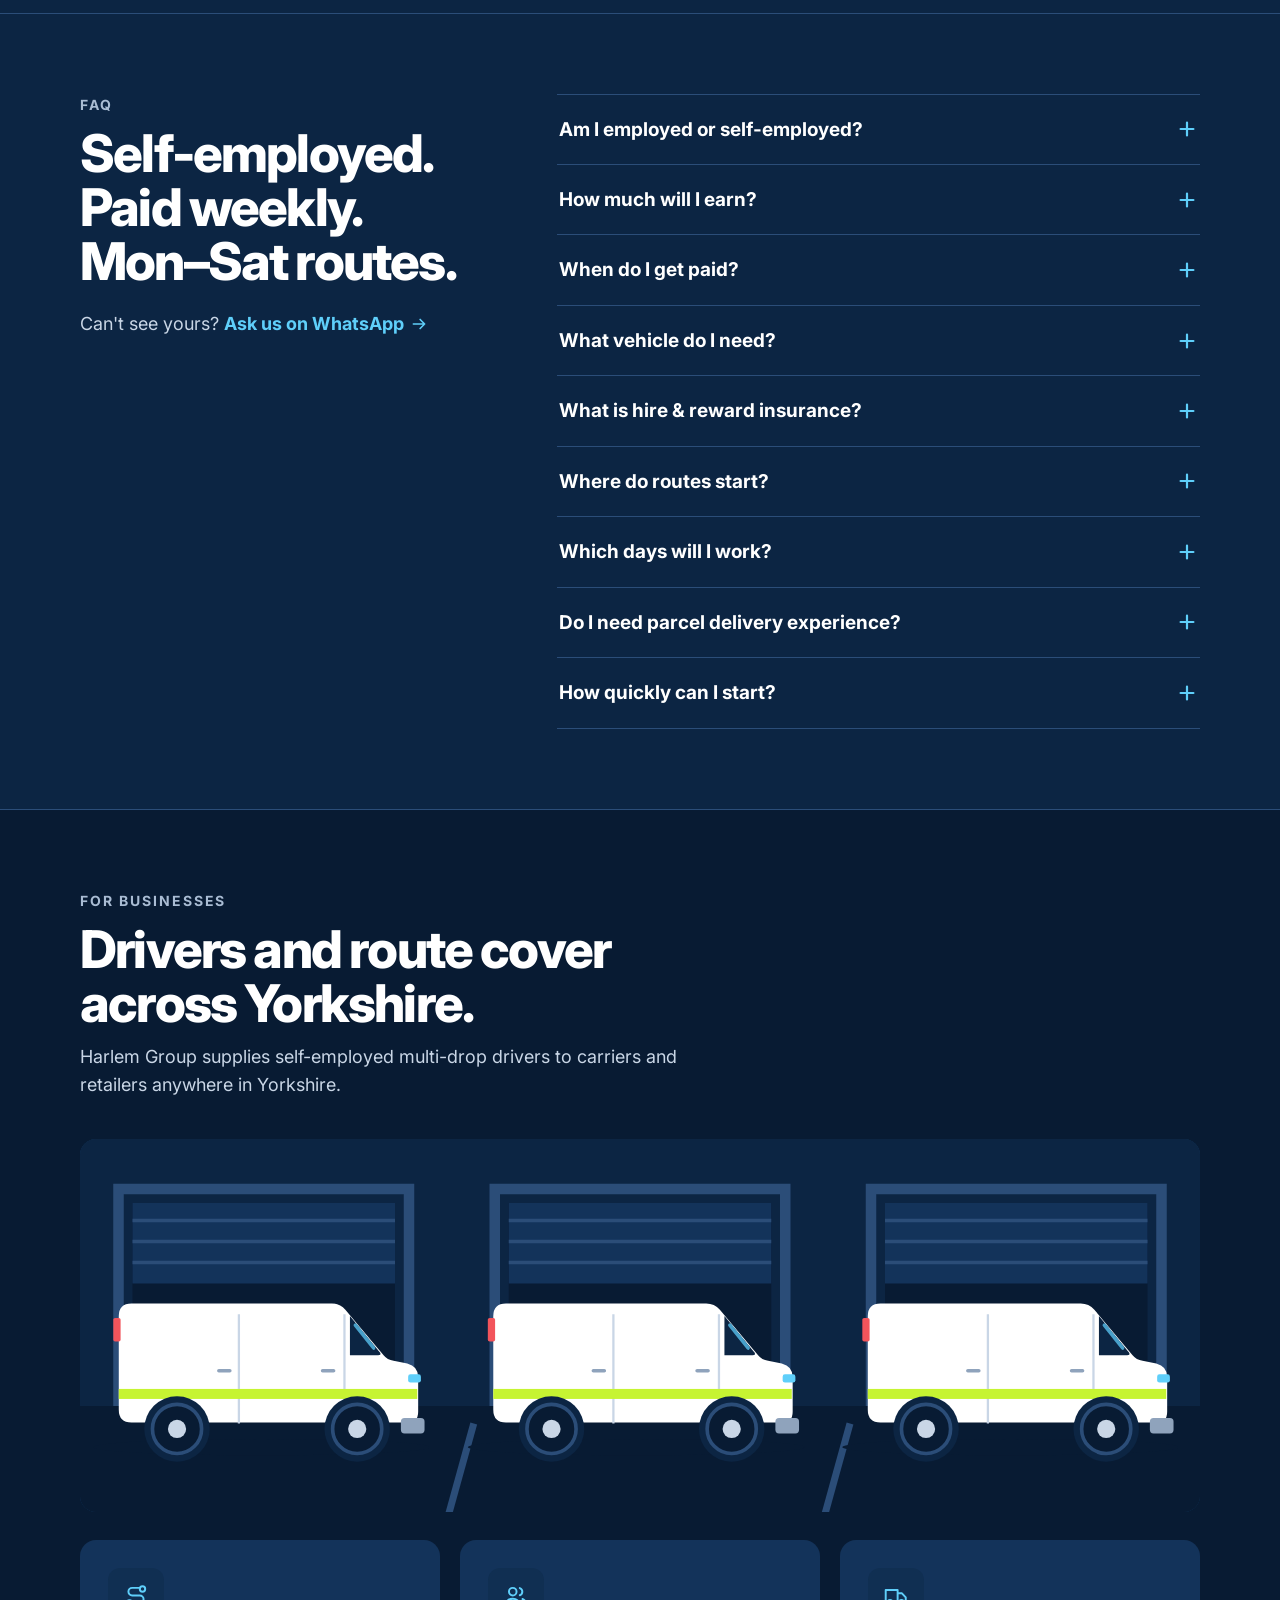
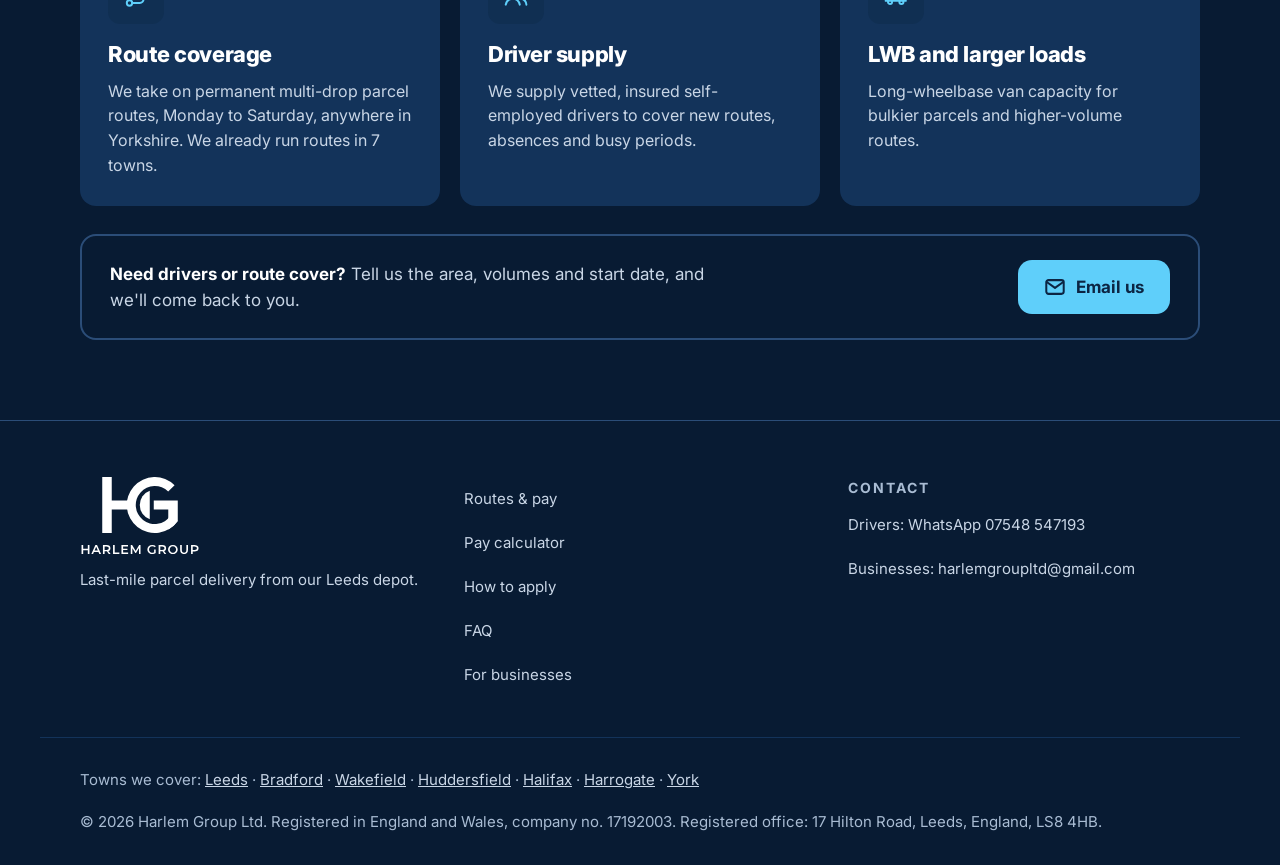
==== commit 3b0382a6: "Business section: drop Leeds depot mention Co-Authored-By: Claude Opus 5.5 <noreply@anthropic.com> C" ====
--- a/index.html
+++ b/index.html
@@ -396,11 +396,11 @@
     <div class="sec-head">
       <span class="label">For businesses</span>
       <h2 id="biz-h">Drivers and route cover across Yorkshire.</h2>
-      <p>Harlem Group supplies self-employed multi-drop drivers to carriers and retailers anywhere in Yorkshire, working from our Leeds depot.</p>
+      <p>Harlem Group supplies self-employed multi-drop drivers to carriers and retailers anywhere in Yorkshire.</p>
     </div>
     <!-- PHOTO SLOT 4 -->
     <figure class="photo photo-wide">
-      <img src="assets/img/photos/vans-row.svg" width="640" height="300" alt="Row of Harlem Group vans parked at the Leeds depot" loading="lazy" decoding="async">
+      <img src="assets/img/photos/vans-row.svg" width="640" height="300" alt="Row of Harlem Group vans" loading="lazy" decoding="async">
     </figure>
     <div class="biz-grid">
       <article class="biz-card">
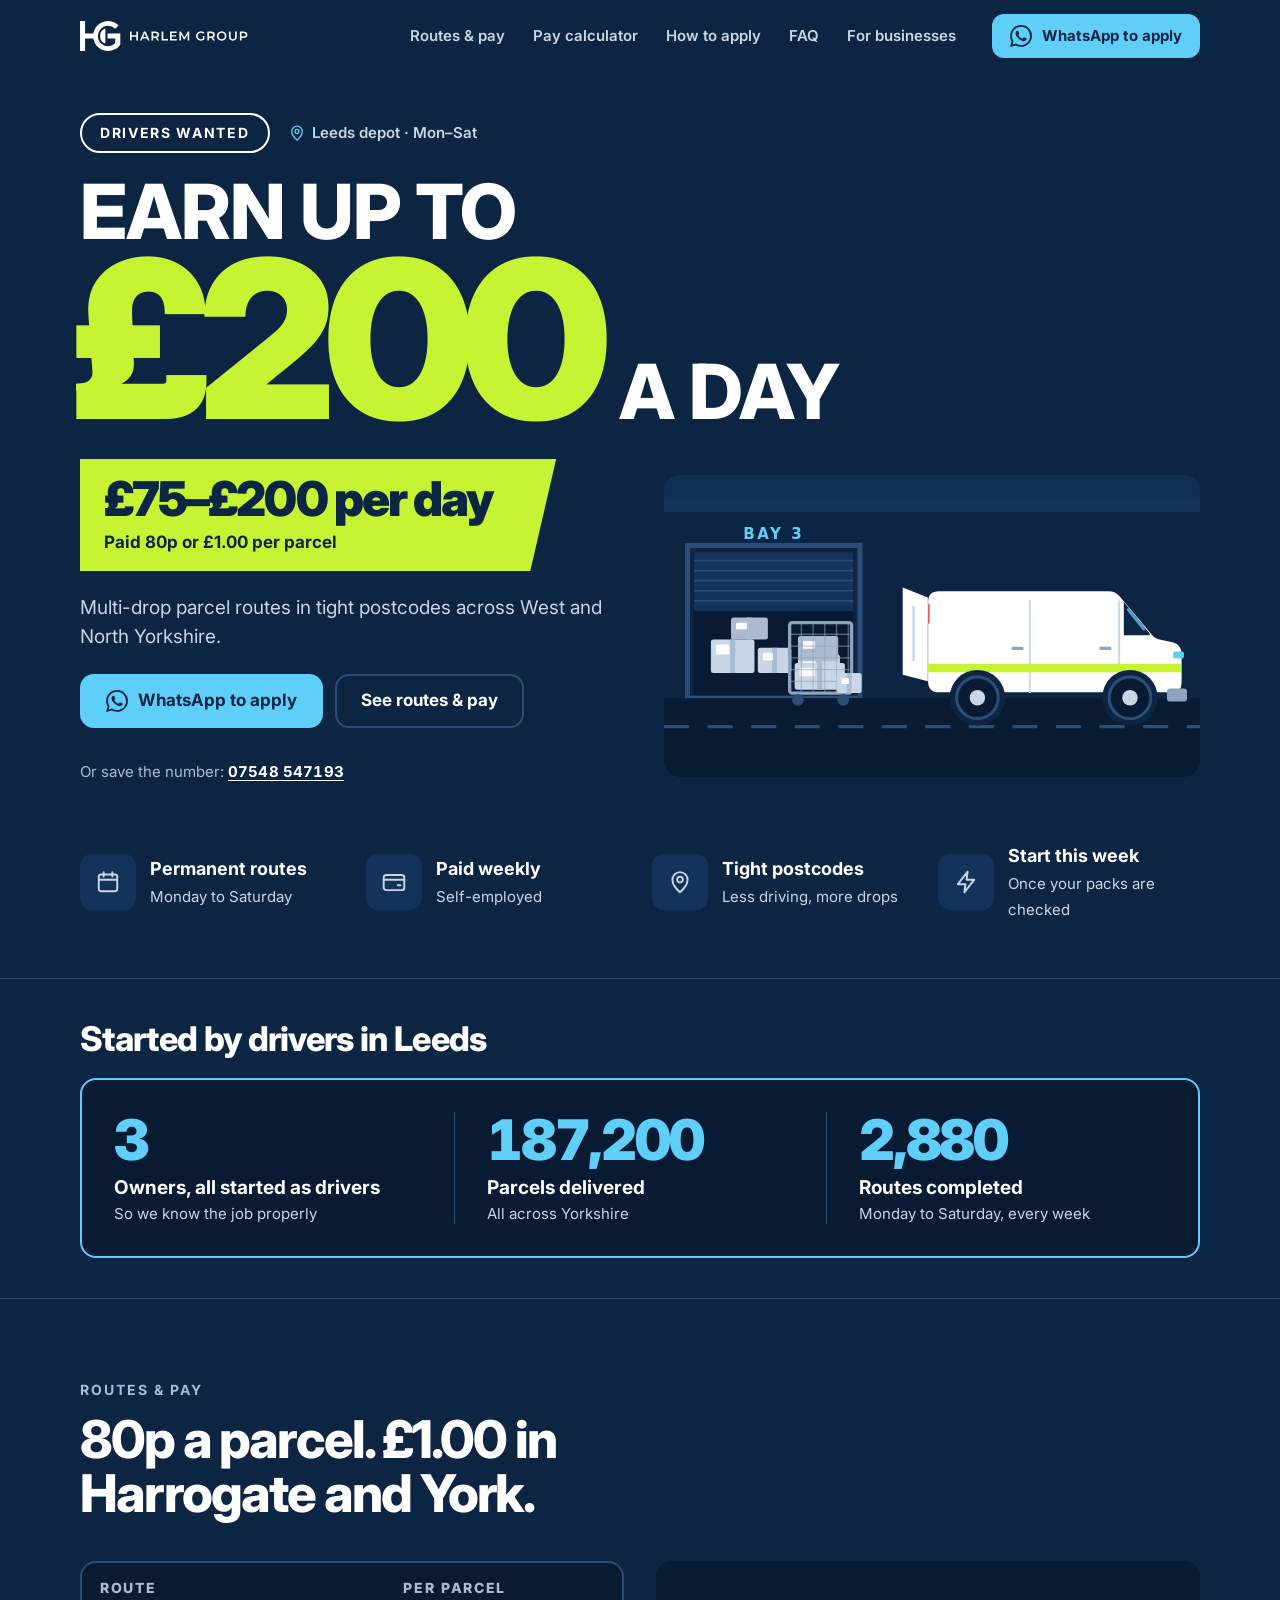
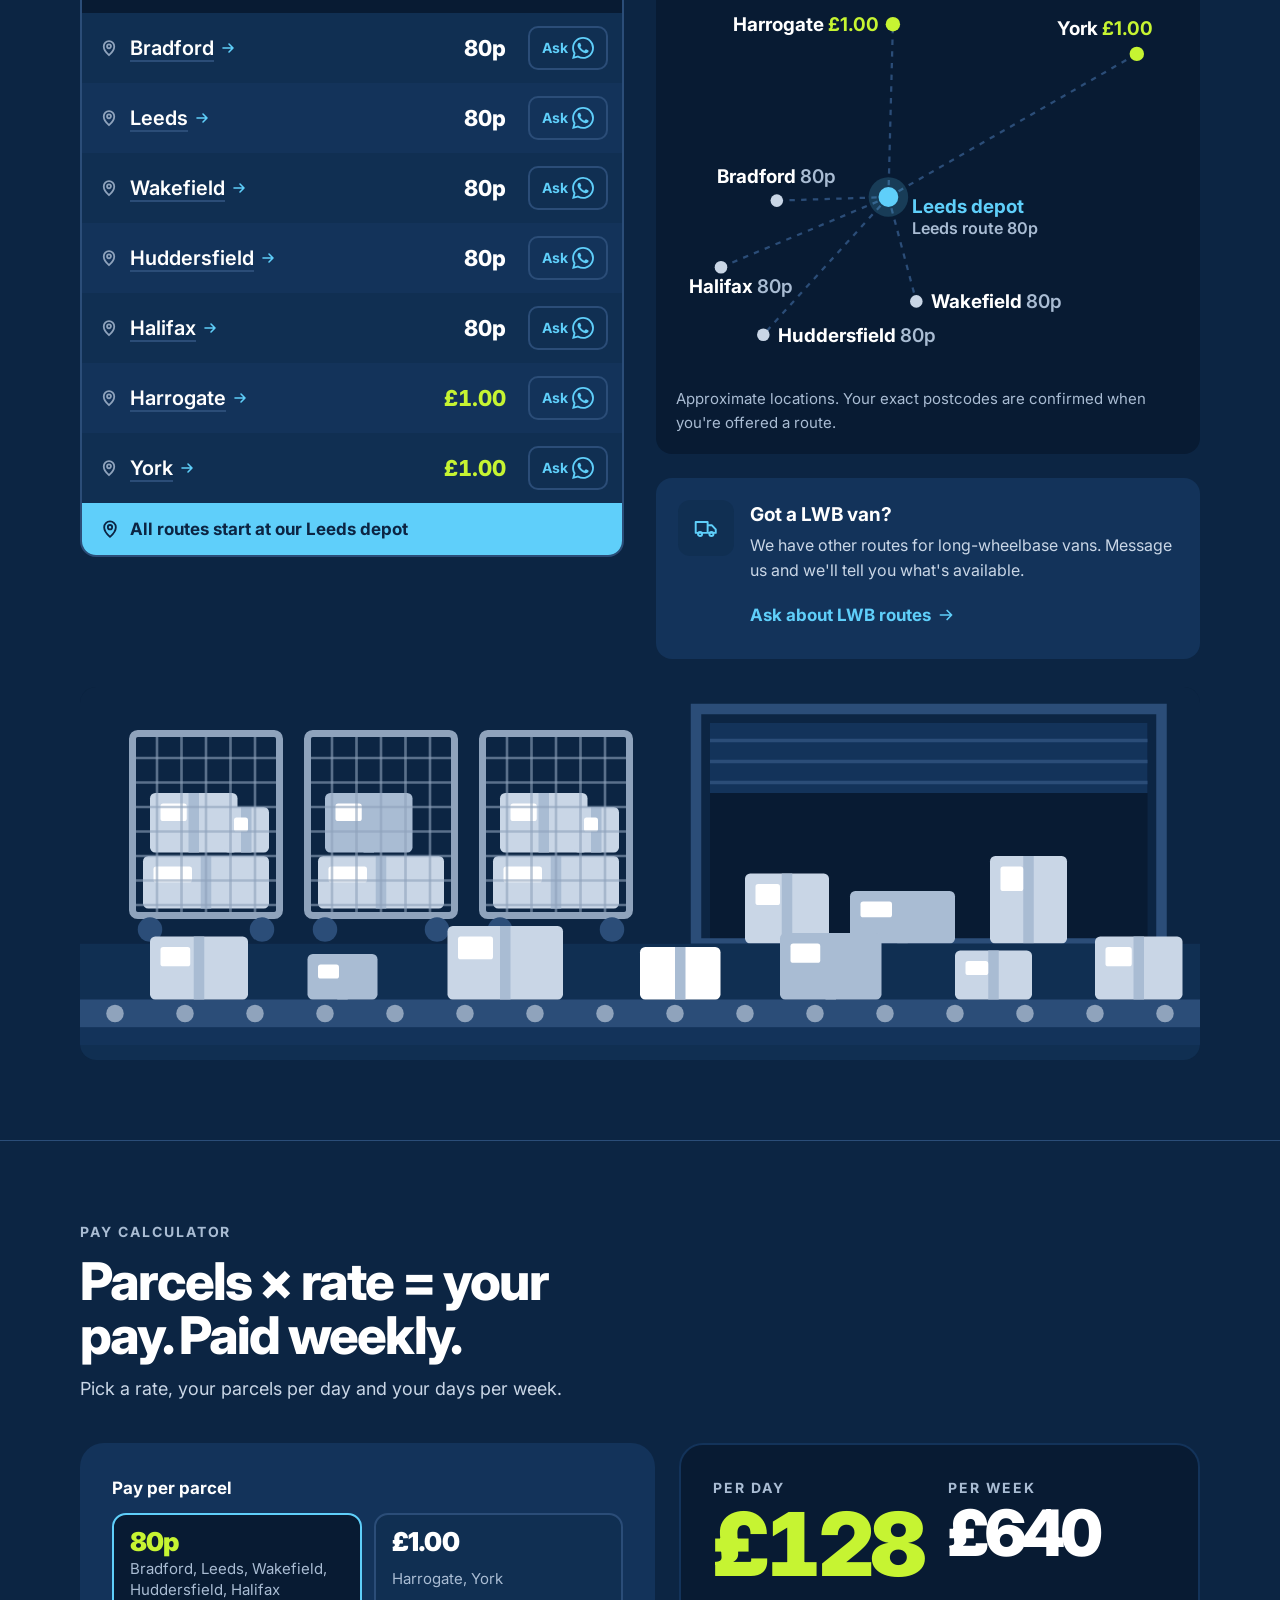
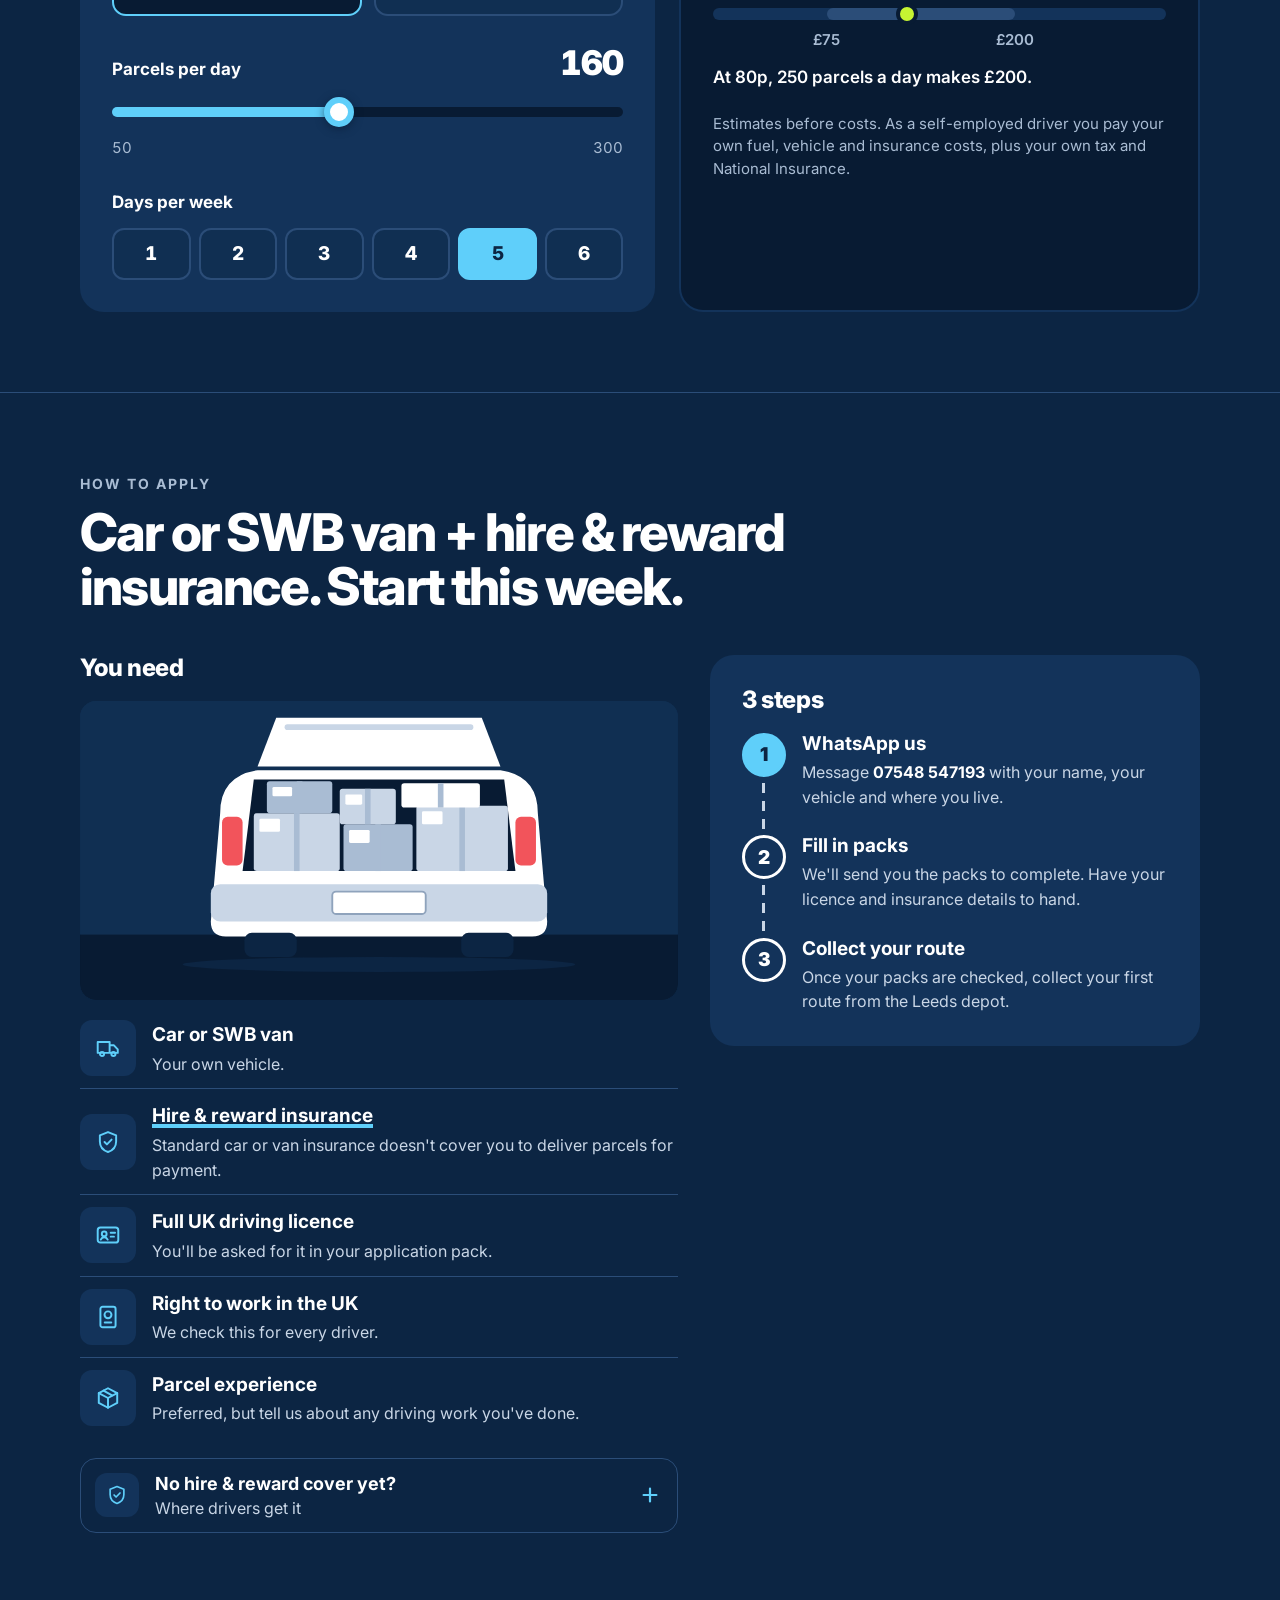
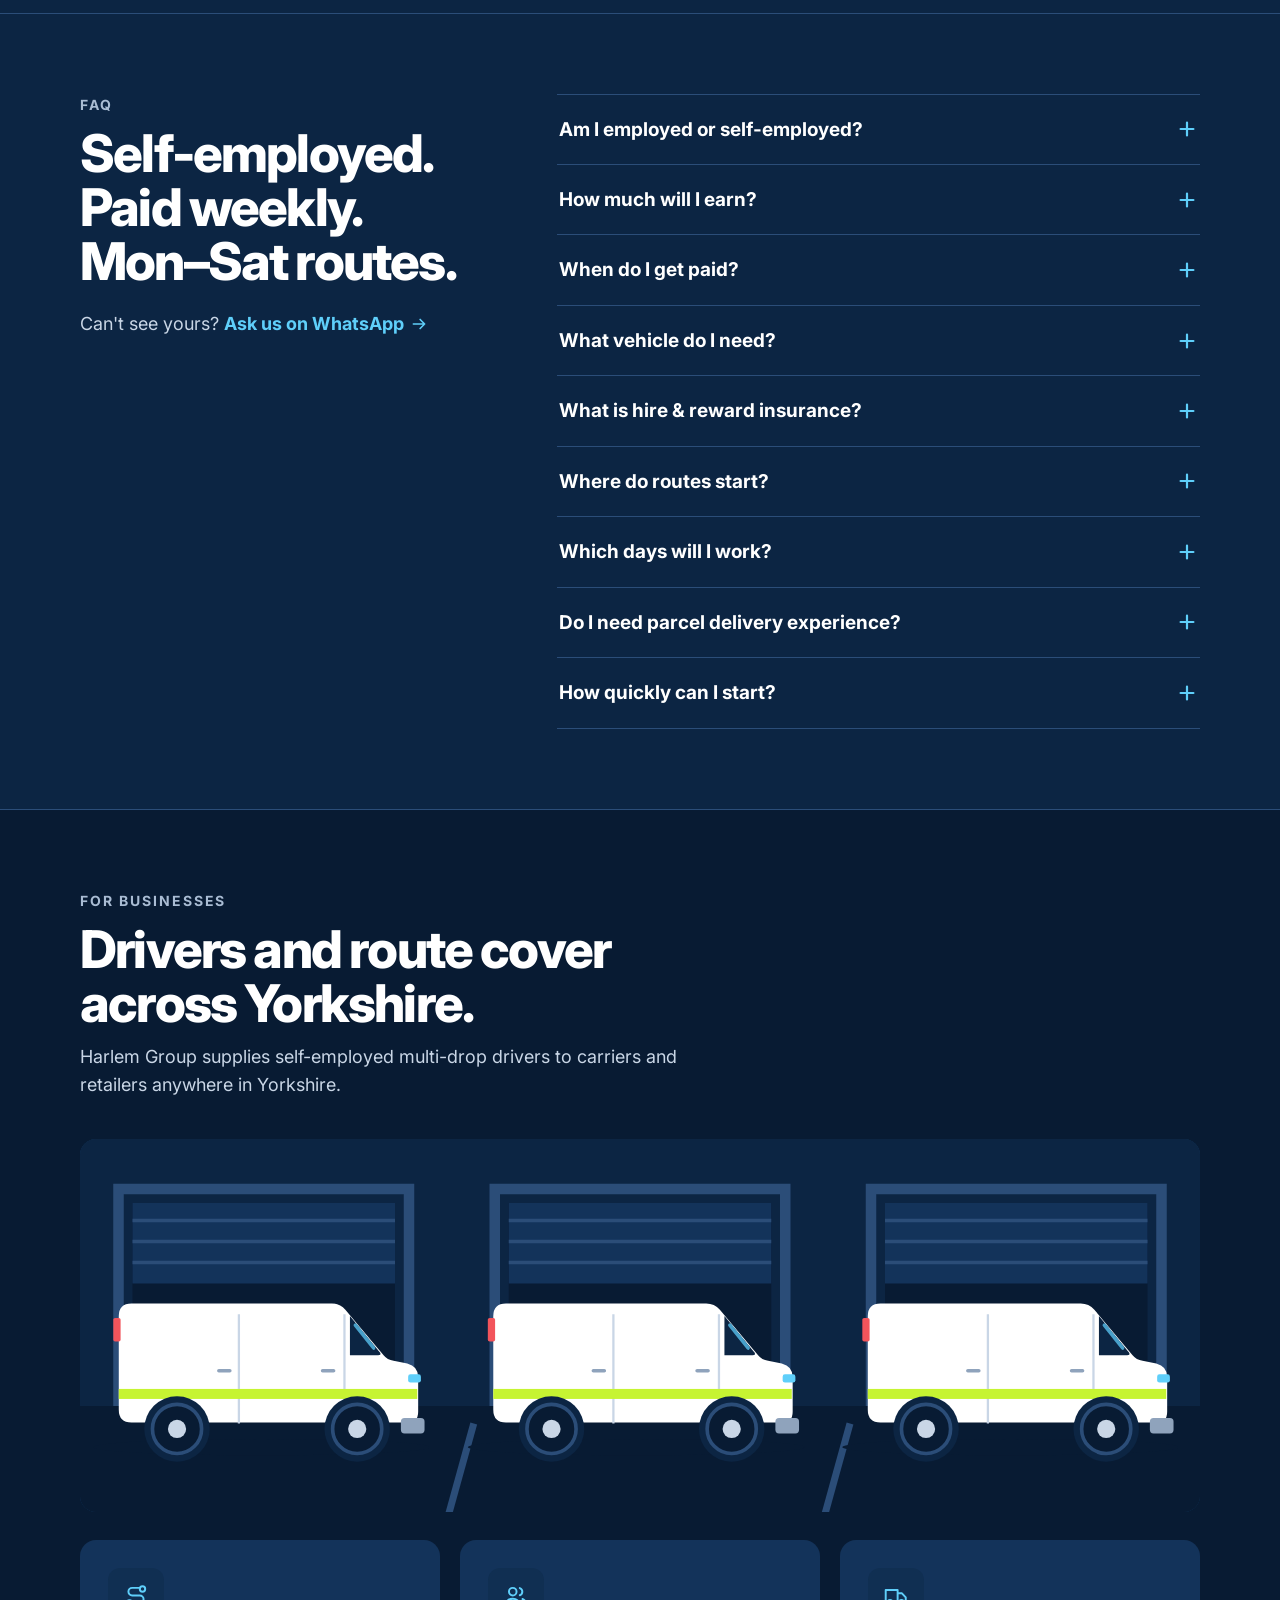
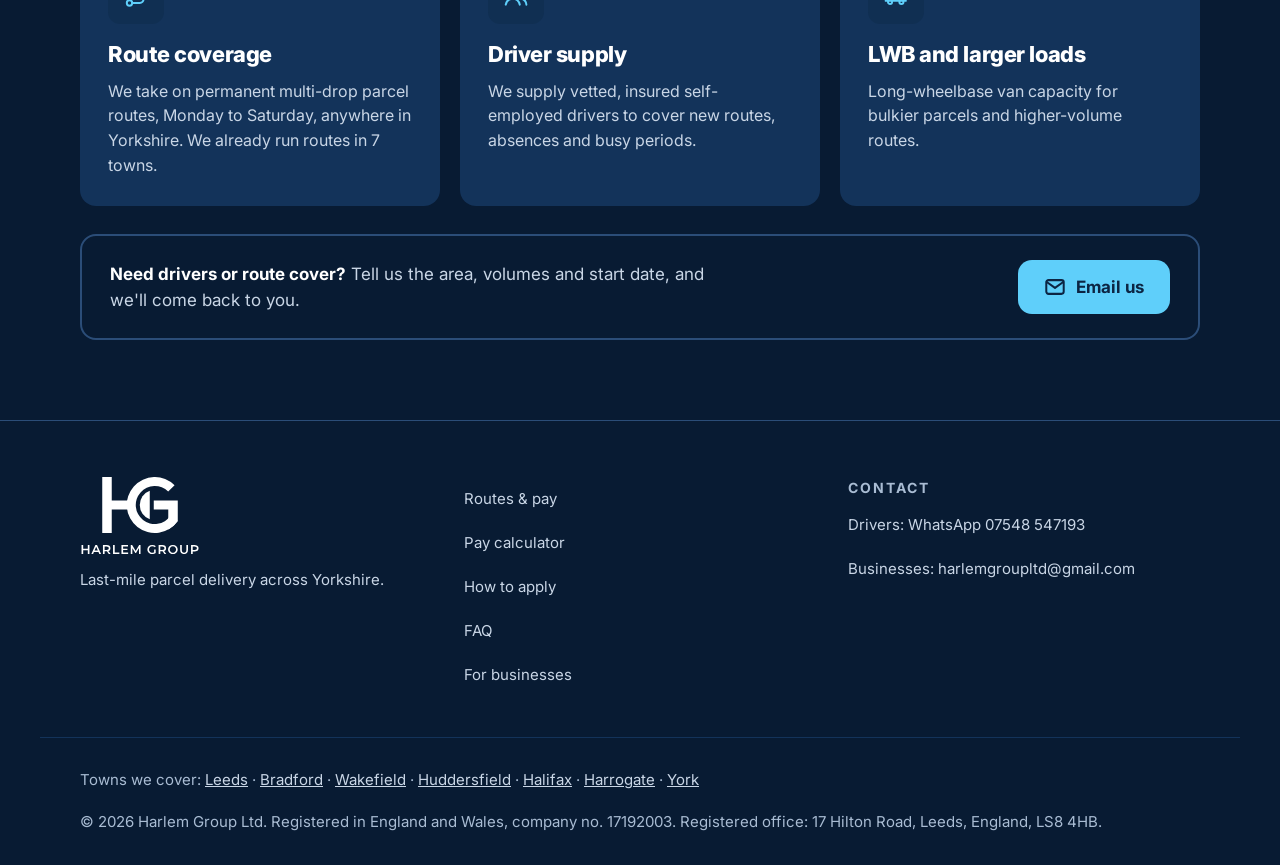
==== commit 97a36934: "Footer: Last-mile parcel delivery across Yorkshire Co-Authored-By: Claude Opus 5.5 <noreply@anthropi" ====
--- a/index.html
+++ b/index.html
@@ -431,7 +431,7 @@
   <div class="wrap footer-in">
     <div class="f-brand">
       <img src="assets/img/logo-stacked-white.svg" width="120" height="77" alt="Harlem Group">
-      <p>Last-mile parcel delivery from our Leeds depot.</p>
+      <p>Last-mile parcel delivery across Yorkshire.</p>
     </div>
     <nav class="f-links" aria-label="Footer">
       <a href="#routes">Routes &amp; pay</a>
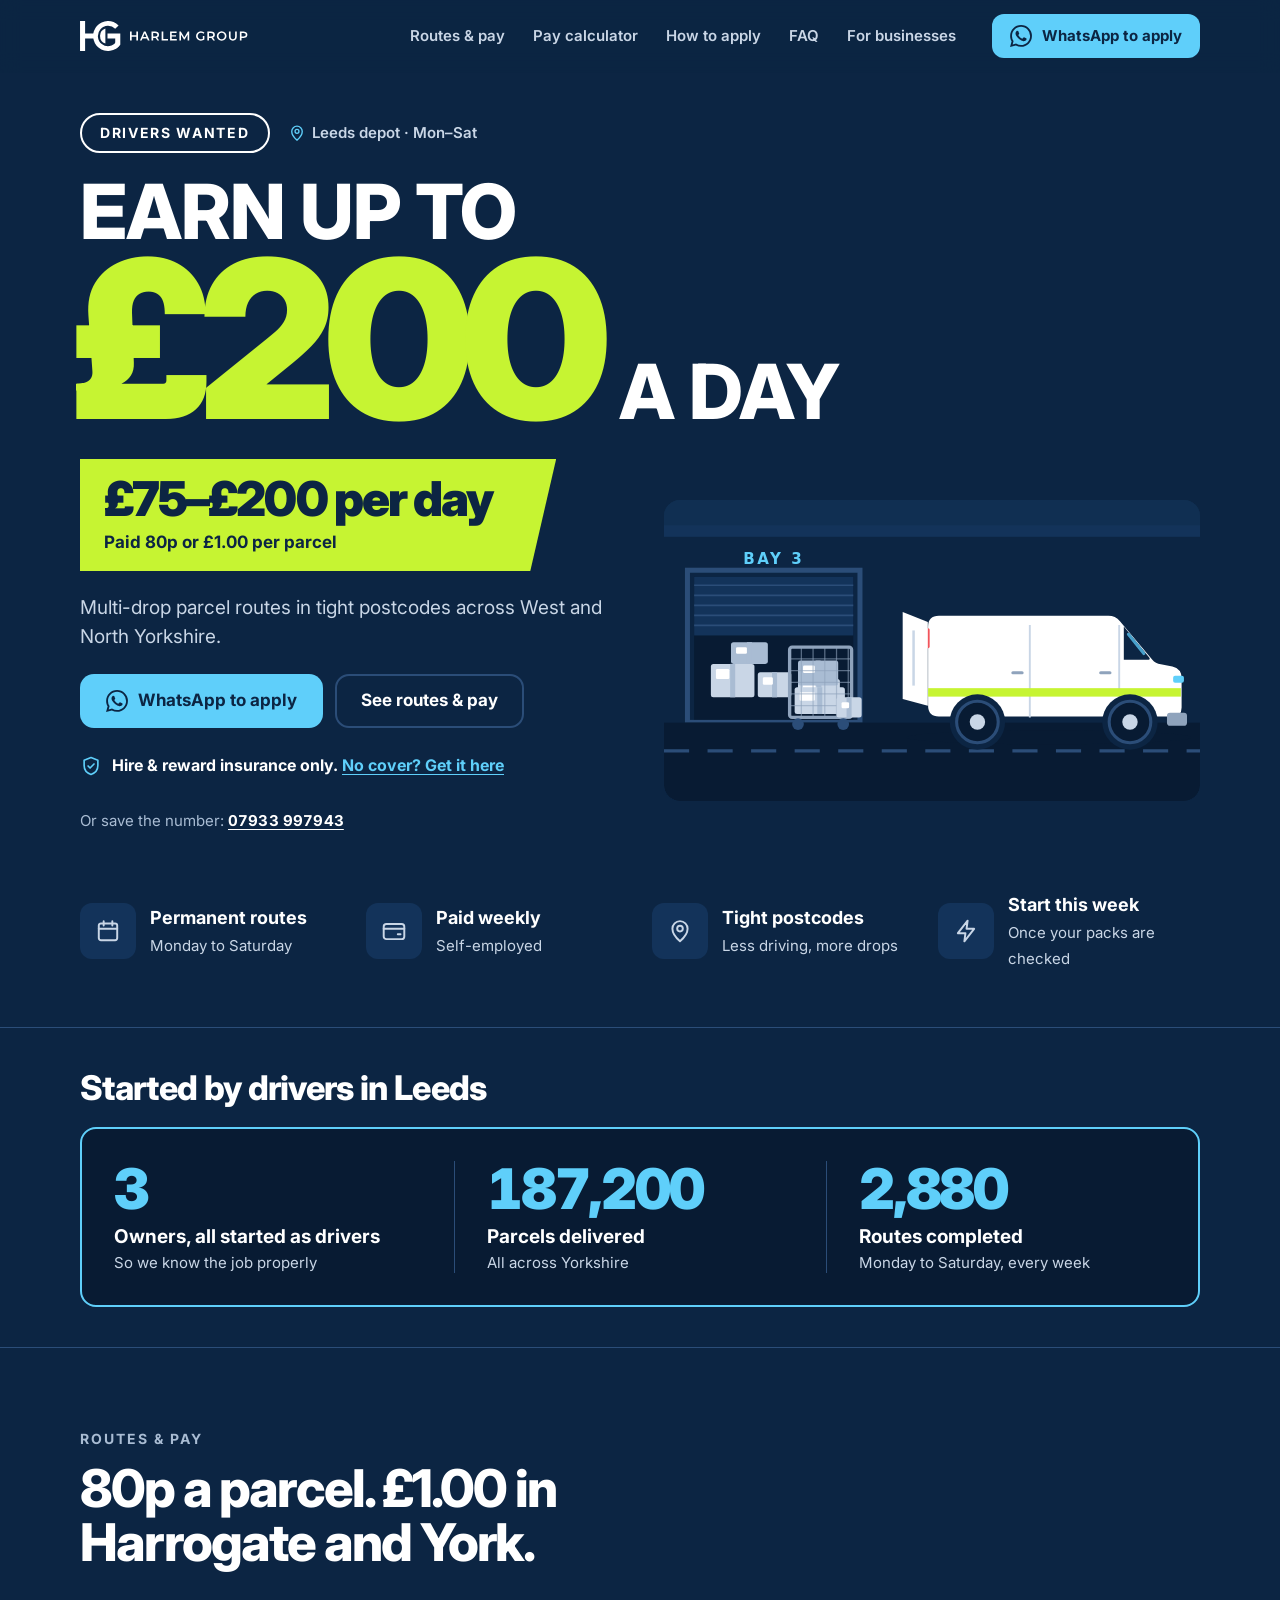
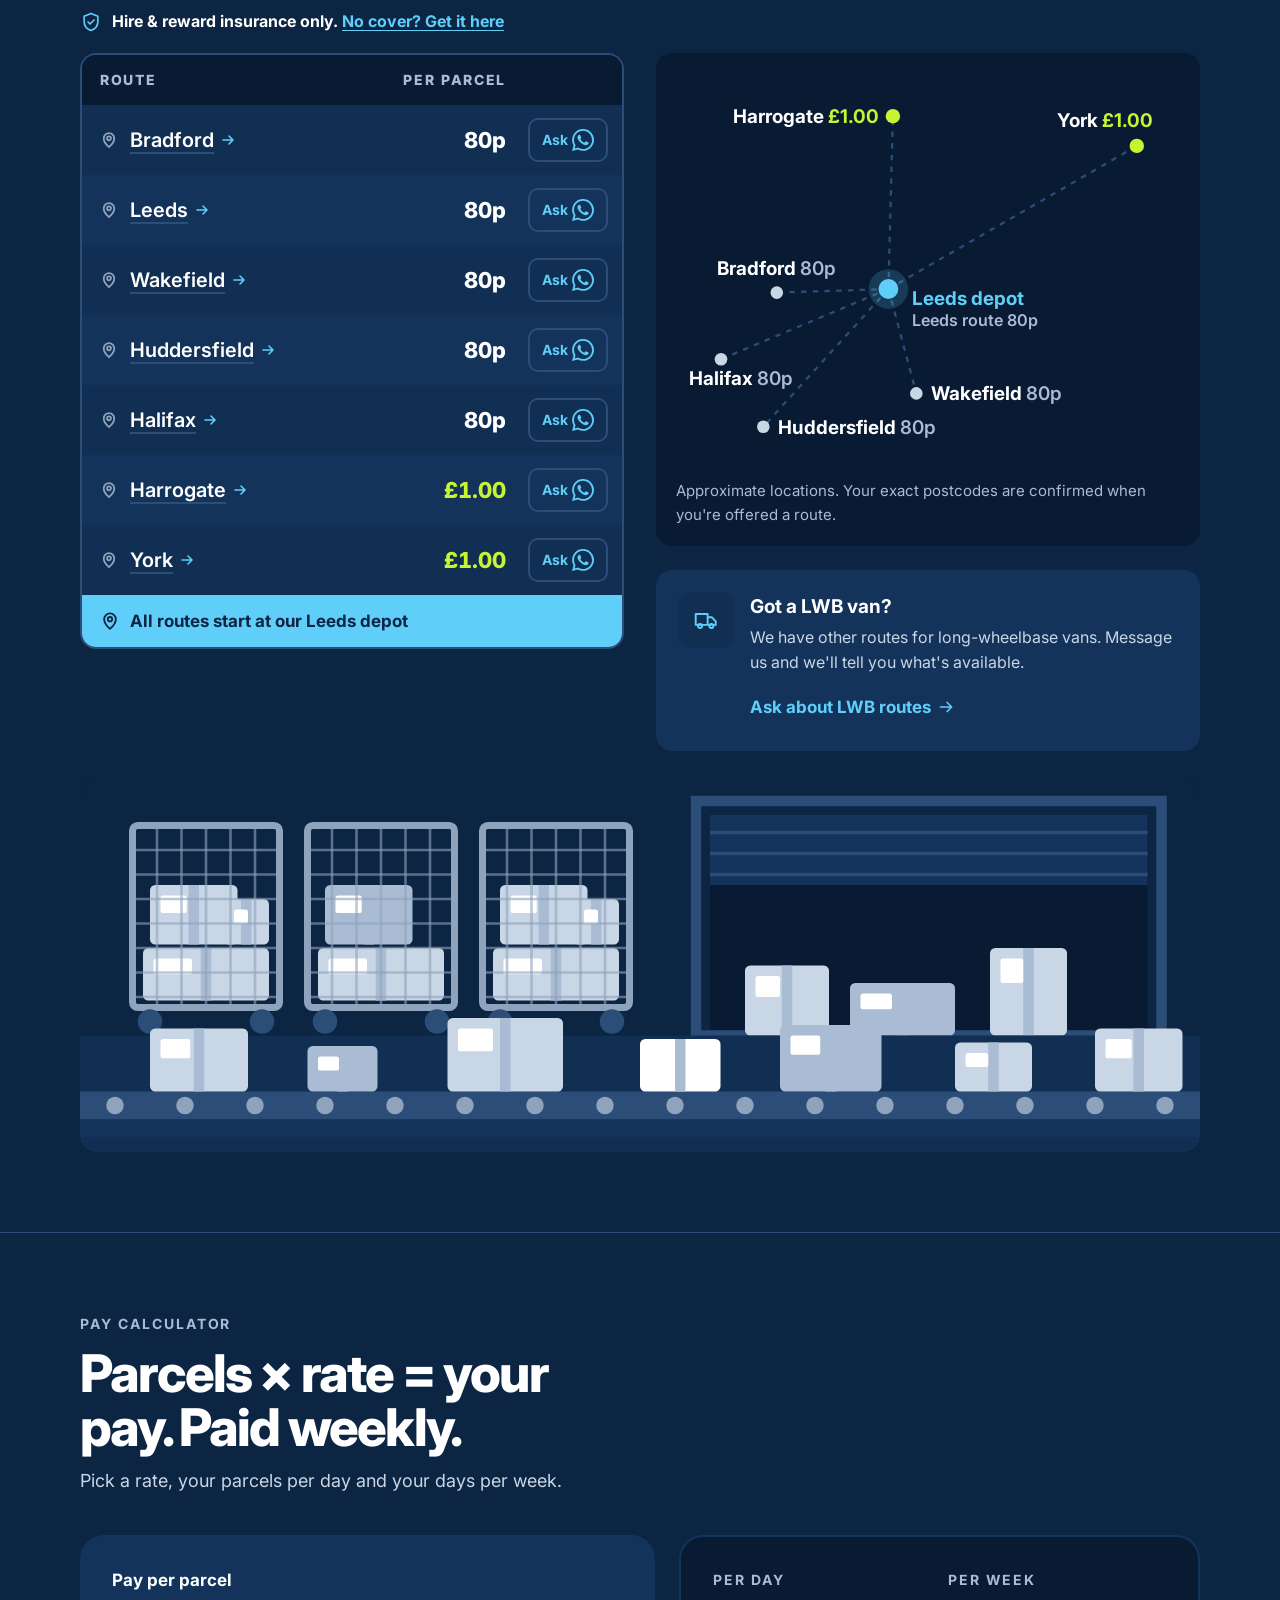
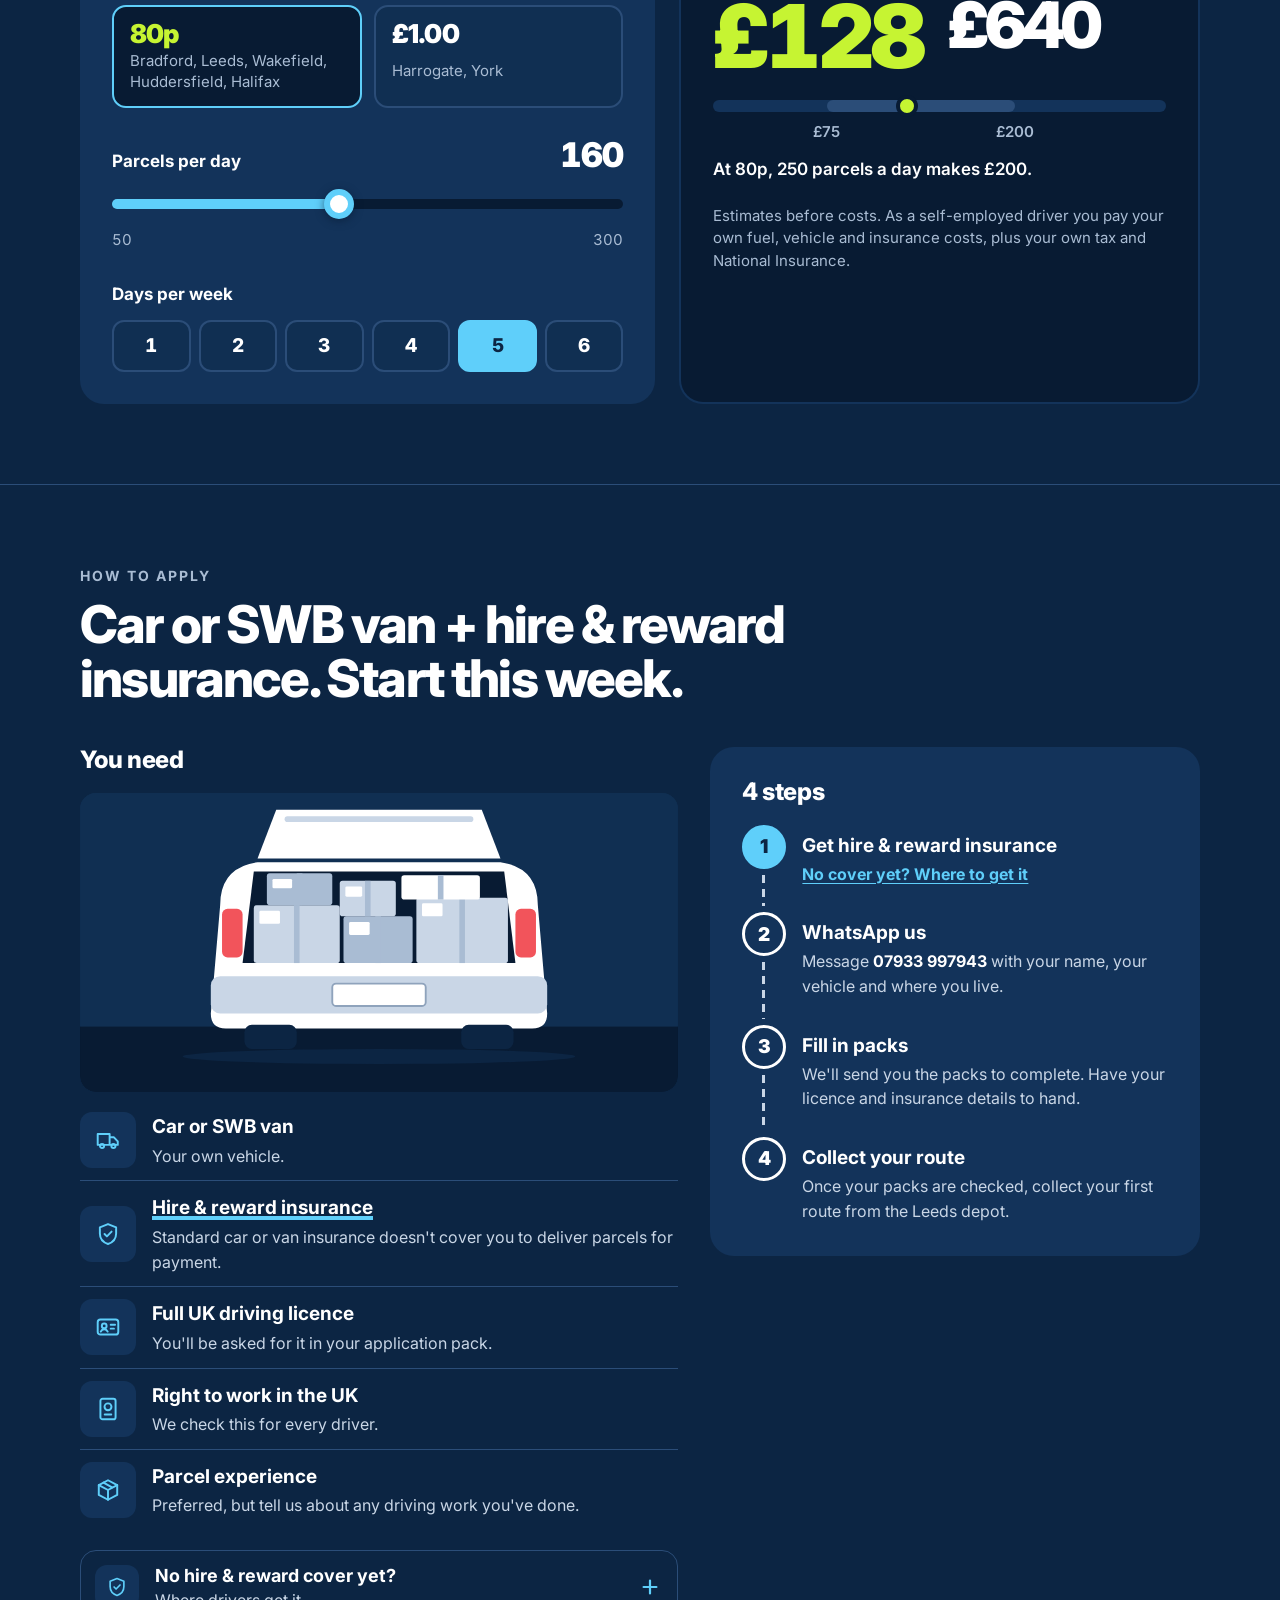
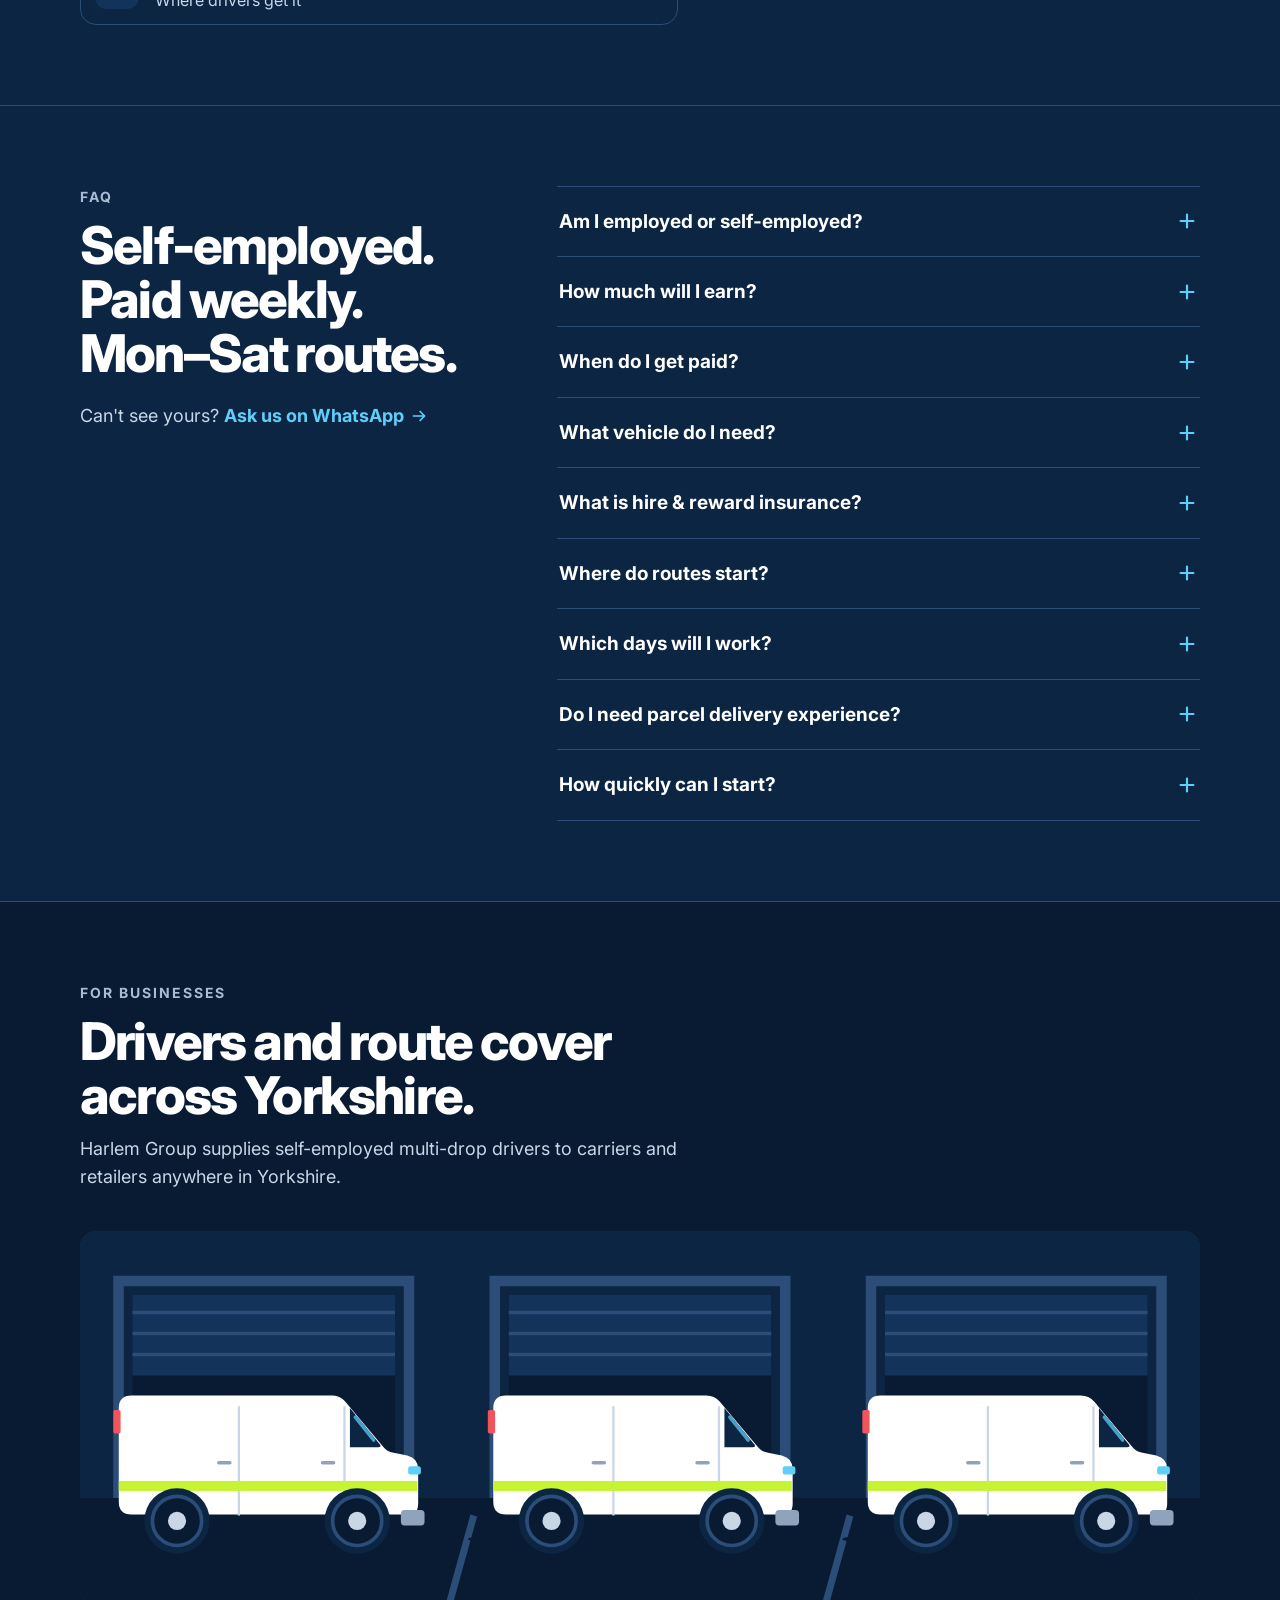
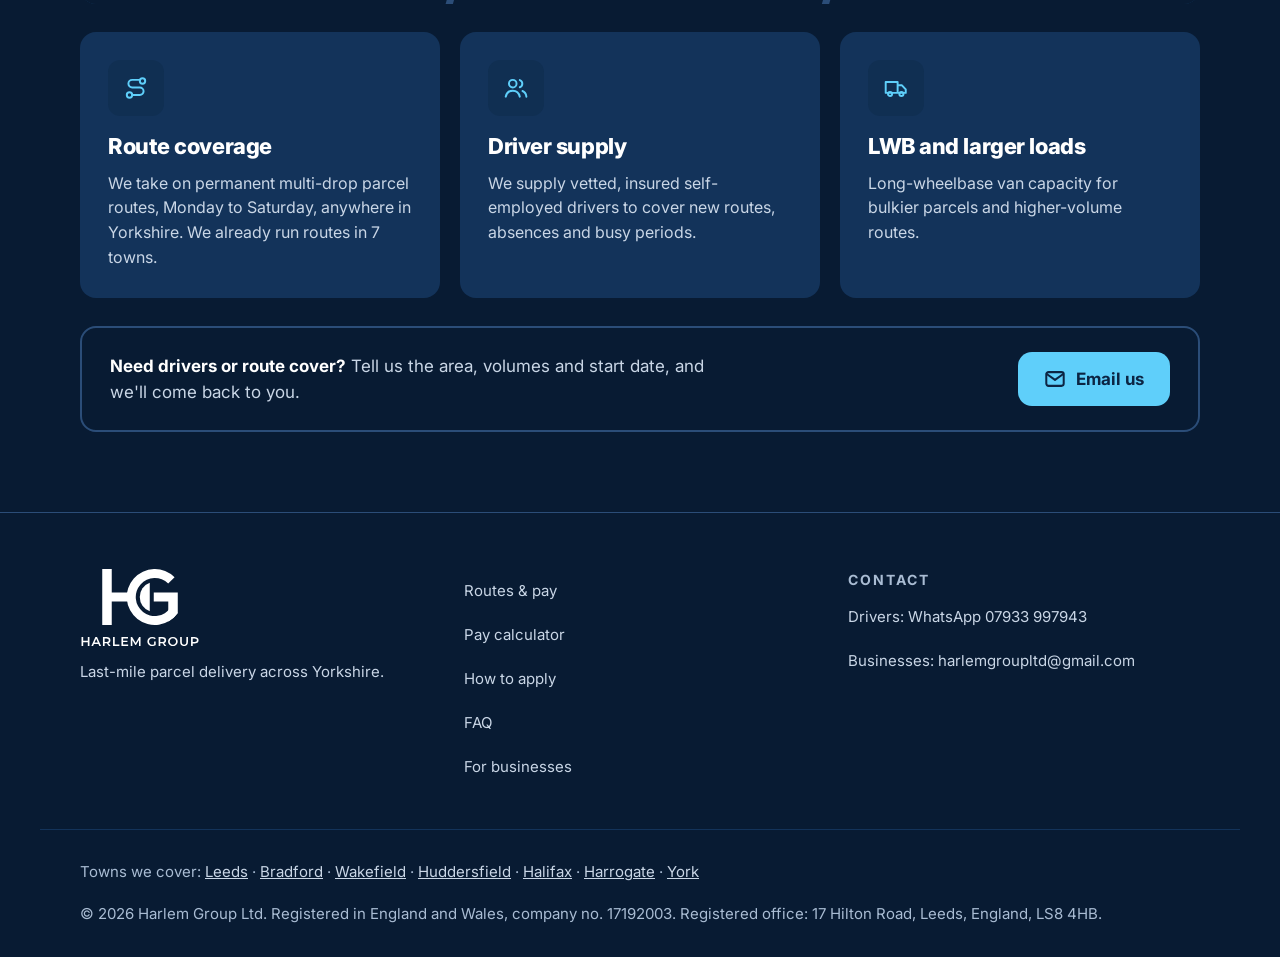
==== commit 5e7a1852: "New WhatsApp number and hire & reward insurance warning - Driver WhatsApp number is now 07933 997943" ====
--- a/index.html
+++ b/index.html
@@ -4,17 +4,16 @@
 <meta charset="utf-8">
 <meta name="viewport" content="width=device-width, initial-scale=1, viewport-fit=cover">
 <title>Delivery Driver Jobs in Leeds · Earn up to £200 a day · Harlem Group</title>
-<meta name="description" content="Self-employed multi-drop delivery drivers wanted in Leeds, Bradford, Wakefield, Huddersfield, Halifax, Harrogate and York. 80p or £1.00 per parcel, up to £200 a day, paid weekly. WhatsApp 07548 547193 to apply.">
-<meta name="robots" content="noindex"><!-- PRE-LAUNCH: set by HIDE_FROM_GOOGLE in tools/make_town_pages.py -->
+<meta name="description" content="Self-employed multi-drop delivery drivers wanted in Leeds, Bradford, Wakefield, Huddersfield, Halifax, Harrogate and York. 80p or £1.00 per parcel, up to £200 a day, paid weekly. WhatsApp 07933 997943 to apply.">
 <meta name="theme-color" content="#0C2543">
 <link rel="icon" href="assets/img/favicon.svg" type="image/svg+xml">
-<!-- SITE URL: if you move to your own domain, find and replace https://2rmk4dsfrm-star.github.io/harlem/ in index.html and robots.txt, change SITE in tools/make_town_pages.py and re-run it (that rebuilds the town pages and sitemap.xml). Job listings live on the town pages, one per town. -->
-<link rel="canonical" href="https://2rmk4dsfrm-star.github.io/harlem/">
-<meta property="og:url" content="https://2rmk4dsfrm-star.github.io/harlem/">
+<!-- SITE URL: if you move to your own domain, find and replace https://harlemgroup.co.uk/ in index.html and robots.txt, change SITE in tools/make_town_pages.py and re-run it (that rebuilds the town pages and sitemap.xml). Job listings live on the town pages, one per town. -->
+<link rel="canonical" href="https://harlemgroup.co.uk/">
+<meta property="og:url" content="https://harlemgroup.co.uk/">
 <meta property="og:type" content="website">
 <meta property="og:title" content="Drivers wanted · Earn up to £200 a day · Harlem Group">
-<meta property="og:description" content="Permanent Mon–Sat parcel routes from our Leeds depot. 80p per parcel, paid weekly. WhatsApp 07548 547193 to apply.">
-<meta property="og:image" content="https://2rmk4dsfrm-star.github.io/harlem/assets/img/og-image.png">
+<meta property="og:description" content="Permanent Mon–Sat parcel routes from our Leeds depot. 80p per parcel, paid weekly. WhatsApp 07933 997943 to apply.">
+<meta property="og:image" content="https://harlemgroup.co.uk/assets/img/og-image.png?v=2">
 <meta property="og:image:width" content="1200">
 <meta property="og:image:height" content="630">
 <meta name="twitter:card" content="summary_large_image">
@@ -23,20 +22,20 @@
 <link rel="stylesheet" href="https://fonts.googleapis.com/css2?family=Inter:wght@400;500;600;700;800;900&display=swap">
 <link rel="stylesheet" href="assets/css/styles.css">
 <!-- Google-only details (visitors never see this). SITE URL: if you move to your own domain,
-     find and replace https://2rmk4dsfrm-star.github.io/harlem/ in index.html and robots.txt, change SITE in tools/make_town_pages.py and re-run it (that rebuilds the town pages and sitemap.xml). Job listings live on the town pages, one per town. -->
+     find and replace https://harlemgroup.co.uk/ in index.html and robots.txt, change SITE in tools/make_town_pages.py and re-run it (that rebuilds the town pages and sitemap.xml). Job listings live on the town pages, one per town. -->
 <script type="application/ld+json">
 {
   "@context": "https://schema.org",
   "@graph": [
     {
       "@type": "Organization",
-      "@id": "https://2rmk4dsfrm-star.github.io/harlem/#org",
+      "@id": "https://harlemgroup.co.uk/#org",
       "name": "Harlem Group",
       "legalName": "Harlem Group Ltd",
-      "url": "https://2rmk4dsfrm-star.github.io/harlem/",
-      "logo": "https://2rmk4dsfrm-star.github.io/harlem/assets/img/logo-mark-512.png",
+      "url": "https://harlemgroup.co.uk/",
+      "logo": "https://harlemgroup.co.uk/assets/img/logo-mark-512.png",
       "email": "harlemgroupltd@gmail.com",
-      "telephone": "+447548547193",
+      "telephone": "+447933997943",
       "identifier": {
         "@type": "PropertyValue",
         "propertyID": "Companies House company number",
@@ -64,7 +63,7 @@
         {
           "@type": "ContactPoint",
           "contactType": "driver recruitment",
-          "telephone": "+447548547193",
+          "telephone": "+447933997943",
           "areaServed": "GB",
           "availableLanguage": "English"
         },
@@ -79,11 +78,11 @@
     },
     {
       "@type": "WebSite",
-      "@id": "https://2rmk4dsfrm-star.github.io/harlem/#website",
-      "url": "https://2rmk4dsfrm-star.github.io/harlem/",
+      "@id": "https://harlemgroup.co.uk/#website",
+      "url": "https://harlemgroup.co.uk/",
       "name": "Harlem Group",
       "publisher": {
-        "@id": "https://2rmk4dsfrm-star.github.io/harlem/#org"
+        "@id": "https://harlemgroup.co.uk/#org"
       }
     }
   ]
@@ -128,7 +127,7 @@
       <a href="#business">For businesses</a>
     </nav>
     <div class="header-cta">
-      <a class="btn sky small" href="https://wa.me/447548547193" data-wa="Hi Harlem Group, I'd like to apply to drive.&#10;Vehicle: &#10;Town: " target="_blank" rel="noopener"><svg class="ic wa" aria-hidden="true"><use href="#i-wa"/></svg><span>WhatsApp to apply</span></a>
+      <a class="btn sky small" href="https://wa.me/447933997943" data-wa="Hi Harlem Group, I'd like to apply to drive.&#10;Vehicle: &#10;Town: " target="_blank" rel="noopener"><svg class="ic wa" aria-hidden="true"><use href="#i-wa"/></svg><span>WhatsApp to apply</span></a>
       <button class="menu-btn" type="button" aria-expanded="false" aria-controls="nav" id="menu-btn"><span class="sr">Menu</span><span class="bars" aria-hidden="true"></span></button>
     </div>
   </div>
@@ -151,10 +150,11 @@
       <div class="banner"><b>£75–£200 per day</b><span>Paid 80p or £1.00 per parcel</span></div>
       <p class="lead">Multi-drop parcel routes in tight postcodes across West and North Yorkshire.</p>
       <div class="cta-row">
-        <a class="btn sky hero-wa" href="https://wa.me/447548547193" data-wa="Hi Harlem Group, I'd like to apply to drive.&#10;Vehicle: &#10;Town: " target="_blank" rel="noopener"><svg class="ic wa" aria-hidden="true"><use href="#i-wa"/></svg>WhatsApp to apply</a>
+        <a class="btn sky hero-wa" href="https://wa.me/447933997943" data-wa="Hi Harlem Group, I'd like to apply to drive.&#10;Vehicle: &#10;Town: " target="_blank" rel="noopener"><svg class="ic wa" aria-hidden="true"><use href="#i-wa"/></svg>WhatsApp to apply</a>
         <a class="btn ghost" href="#routes">See routes &amp; pay</a>
       </div>
-      <p class="hero-note">Or save the number: <a href="https://wa.me/447548547193" data-wa="Hi Harlem Group, I'd like to apply to drive.&#10;Vehicle: &#10;Town: " target="_blank" rel="noopener">07548 547193</a></p>
+      <p class="cover-line"><svg class="ic" aria-hidden="true"><use href="#i-shield"/></svg><span><b>Hire &amp; reward insurance only.</b> <a href="#get-cover">No cover? Get it here</a></span></p>
+      <p class="hero-note">Or save the number: <a href="https://wa.me/447933997943" data-wa="Hi Harlem Group, I'd like to apply to drive.&#10;Vehicle: &#10;Town: " target="_blank" rel="noopener">07933 997943</a></p>
     </div>
     <!-- PHOTO SLOT 1: stand-in illustration until the real photo is taken (see README, "Photos") -->
     <figure class="photo hero-art">
@@ -190,19 +190,20 @@
       <span class="label">Routes &amp; pay</span>
       <h2 id="routes-h">80p a parcel. £1.00 in Harrogate and York.</h2>
     </div>
+    <p class="cover-line"><svg class="ic" aria-hidden="true"><use href="#i-shield"/></svg><span><b>Hire &amp; reward insurance only.</b> <a href="#get-cover">No cover? Get it here</a></span></p>
     <div class="routes-grid">
       <div class="route-table-wrap">
         <table class="rtable">
           <caption class="sr">Delivery routes and pay per parcel</caption>
           <thead><tr><th scope="col">Route</th><th scope="col" class="num">Per parcel</th><th scope="col"><span class="sr">Enquire</span></th></tr></thead>
           <tbody>
-            <tr><th scope="row"><svg class="pin" aria-hidden="true"><use href="#i-pin"/></svg><a class="town-a" href="bradford/">Bradford<svg class="ic" aria-hidden="true"><use href="#i-arrow"/></svg></a></th><td class="num">80p</td><td class="ask"><a href="https://wa.me/447548547193" data-wa="Hi, I'm interested in the Bradford route (80p per parcel)." target="_blank" rel="noopener"><span class="ask-t">Ask</span><svg class="ic wa" width="22" height="22" viewBox="0 0 24 24" aria-hidden="true"><use href="#i-wa"/></svg><span class="sr"> about Bradford</span></a></td></tr>
-            <tr><th scope="row"><svg class="pin" aria-hidden="true"><use href="#i-pin"/></svg><a class="town-a" href="leeds/">Leeds<svg class="ic" aria-hidden="true"><use href="#i-arrow"/></svg></a></th><td class="num">80p</td><td class="ask"><a href="https://wa.me/447548547193" data-wa="Hi, I'm interested in the Leeds route (80p per parcel)." target="_blank" rel="noopener"><span class="ask-t">Ask</span><svg class="ic wa" width="22" height="22" viewBox="0 0 24 24" aria-hidden="true"><use href="#i-wa"/></svg><span class="sr"> about Leeds</span></a></td></tr>
-            <tr><th scope="row"><svg class="pin" aria-hidden="true"><use href="#i-pin"/></svg><a class="town-a" href="wakefield/">Wakefield<svg class="ic" aria-hidden="true"><use href="#i-arrow"/></svg></a></th><td class="num">80p</td><td class="ask"><a href="https://wa.me/447548547193" data-wa="Hi, I'm interested in the Wakefield route (80p per parcel)." target="_blank" rel="noopener"><span class="ask-t">Ask</span><svg class="ic wa" width="22" height="22" viewBox="0 0 24 24" aria-hidden="true"><use href="#i-wa"/></svg><span class="sr"> about Wakefield</span></a></td></tr>
-            <tr><th scope="row"><svg class="pin" aria-hidden="true"><use href="#i-pin"/></svg><a class="town-a" href="huddersfield/">Huddersfield<svg class="ic" aria-hidden="true"><use href="#i-arrow"/></svg></a></th><td class="num">80p</td><td class="ask"><a href="https://wa.me/447548547193" data-wa="Hi, I'm interested in the Huddersfield route (80p per parcel)." target="_blank" rel="noopener"><span class="ask-t">Ask</span><svg class="ic wa" width="22" height="22" viewBox="0 0 24 24" aria-hidden="true"><use href="#i-wa"/></svg><span class="sr"> about Huddersfield</span></a></td></tr>
-            <tr><th scope="row"><svg class="pin" aria-hidden="true"><use href="#i-pin"/></svg><a class="town-a" href="halifax/">Halifax<svg class="ic" aria-hidden="true"><use href="#i-arrow"/></svg></a></th><td class="num">80p</td><td class="ask"><a href="https://wa.me/447548547193" data-wa="Hi, I'm interested in the Halifax route (80p per parcel)." target="_blank" rel="noopener"><span class="ask-t">Ask</span><svg class="ic wa" width="22" height="22" viewBox="0 0 24 24" aria-hidden="true"><use href="#i-wa"/></svg><span class="sr"> about Halifax</span></a></td></tr>
-            <tr><th scope="row"><svg class="pin" aria-hidden="true"><use href="#i-pin"/></svg><a class="town-a" href="harrogate/">Harrogate<svg class="ic" aria-hidden="true"><use href="#i-arrow"/></svg></a></th><td class="num up">£1.00</td><td class="ask"><a href="https://wa.me/447548547193" data-wa="Hi, I'm interested in the Harrogate route (£1.00 per parcel)." target="_blank" rel="noopener"><span class="ask-t">Ask</span><svg class="ic wa" width="22" height="22" viewBox="0 0 24 24" aria-hidden="true"><use href="#i-wa"/></svg><span class="sr"> about Harrogate</span></a></td></tr>
-            <tr><th scope="row"><svg class="pin" aria-hidden="true"><use href="#i-pin"/></svg><a class="town-a" href="york/">York<svg class="ic" aria-hidden="true"><use href="#i-arrow"/></svg></a></th><td class="num up">£1.00</td><td class="ask"><a href="https://wa.me/447548547193" data-wa="Hi, I'm interested in the York route (£1.00 per parcel)." target="_blank" rel="noopener"><span class="ask-t">Ask</span><svg class="ic wa" width="22" height="22" viewBox="0 0 24 24" aria-hidden="true"><use href="#i-wa"/></svg><span class="sr"> about York</span></a></td></tr>
+            <tr><th scope="row"><svg class="pin" aria-hidden="true"><use href="#i-pin"/></svg><a class="town-a" href="bradford/">Bradford<svg class="ic" aria-hidden="true"><use href="#i-arrow"/></svg></a></th><td class="num">80p</td><td class="ask"><a href="https://wa.me/447933997943" data-wa="Hi, I'm interested in the Bradford route (80p per parcel)." target="_blank" rel="noopener"><span class="ask-t">Ask</span><svg class="ic wa" width="22" height="22" viewBox="0 0 24 24" aria-hidden="true"><use href="#i-wa"/></svg><span class="sr"> about Bradford</span></a></td></tr>
+            <tr><th scope="row"><svg class="pin" aria-hidden="true"><use href="#i-pin"/></svg><a class="town-a" href="leeds/">Leeds<svg class="ic" aria-hidden="true"><use href="#i-arrow"/></svg></a></th><td class="num">80p</td><td class="ask"><a href="https://wa.me/447933997943" data-wa="Hi, I'm interested in the Leeds route (80p per parcel)." target="_blank" rel="noopener"><span class="ask-t">Ask</span><svg class="ic wa" width="22" height="22" viewBox="0 0 24 24" aria-hidden="true"><use href="#i-wa"/></svg><span class="sr"> about Leeds</span></a></td></tr>
+            <tr><th scope="row"><svg class="pin" aria-hidden="true"><use href="#i-pin"/></svg><a class="town-a" href="wakefield/">Wakefield<svg class="ic" aria-hidden="true"><use href="#i-arrow"/></svg></a></th><td class="num">80p</td><td class="ask"><a href="https://wa.me/447933997943" data-wa="Hi, I'm interested in the Wakefield route (80p per parcel)." target="_blank" rel="noopener"><span class="ask-t">Ask</span><svg class="ic wa" width="22" height="22" viewBox="0 0 24 24" aria-hidden="true"><use href="#i-wa"/></svg><span class="sr"> about Wakefield</span></a></td></tr>
+            <tr><th scope="row"><svg class="pin" aria-hidden="true"><use href="#i-pin"/></svg><a class="town-a" href="huddersfield/">Huddersfield<svg class="ic" aria-hidden="true"><use href="#i-arrow"/></svg></a></th><td class="num">80p</td><td class="ask"><a href="https://wa.me/447933997943" data-wa="Hi, I'm interested in the Huddersfield route (80p per parcel)." target="_blank" rel="noopener"><span class="ask-t">Ask</span><svg class="ic wa" width="22" height="22" viewBox="0 0 24 24" aria-hidden="true"><use href="#i-wa"/></svg><span class="sr"> about Huddersfield</span></a></td></tr>
+            <tr><th scope="row"><svg class="pin" aria-hidden="true"><use href="#i-pin"/></svg><a class="town-a" href="halifax/">Halifax<svg class="ic" aria-hidden="true"><use href="#i-arrow"/></svg></a></th><td class="num">80p</td><td class="ask"><a href="https://wa.me/447933997943" data-wa="Hi, I'm interested in the Halifax route (80p per parcel)." target="_blank" rel="noopener"><span class="ask-t">Ask</span><svg class="ic wa" width="22" height="22" viewBox="0 0 24 24" aria-hidden="true"><use href="#i-wa"/></svg><span class="sr"> about Halifax</span></a></td></tr>
+            <tr><th scope="row"><svg class="pin" aria-hidden="true"><use href="#i-pin"/></svg><a class="town-a" href="harrogate/">Harrogate<svg class="ic" aria-hidden="true"><use href="#i-arrow"/></svg></a></th><td class="num up">£1.00</td><td class="ask"><a href="https://wa.me/447933997943" data-wa="Hi, I'm interested in the Harrogate route (£1.00 per parcel)." target="_blank" rel="noopener"><span class="ask-t">Ask</span><svg class="ic wa" width="22" height="22" viewBox="0 0 24 24" aria-hidden="true"><use href="#i-wa"/></svg><span class="sr"> about Harrogate</span></a></td></tr>
+            <tr><th scope="row"><svg class="pin" aria-hidden="true"><use href="#i-pin"/></svg><a class="town-a" href="york/">York<svg class="ic" aria-hidden="true"><use href="#i-arrow"/></svg></a></th><td class="num up">£1.00</td><td class="ask"><a href="https://wa.me/447933997943" data-wa="Hi, I'm interested in the York route (£1.00 per parcel)." target="_blank" rel="noopener"><span class="ask-t">Ask</span><svg class="ic wa" width="22" height="22" viewBox="0 0 24 24" aria-hidden="true"><use href="#i-wa"/></svg><span class="sr"> about York</span></a></td></tr>
           </tbody>
         </table>
         <p class="rtable-foot"><svg class="ic" aria-hidden="true"><use href="#i-pin"/></svg>All routes start at our Leeds depot</p>
@@ -236,7 +237,7 @@
           <div>
             <b>Got a LWB van?</b>
             <p>We have other routes for long-wheelbase vans. Message us and we'll tell you what's available.</p>
-            <a class="text-link" href="https://wa.me/447548547193" data-wa="Hi, I have an LWB van and I'd like to hear about other routes." target="_blank" rel="noopener">Ask about LWB routes<svg class="ic" aria-hidden="true"><use href="#i-arrow"/></svg></a>
+            <a class="text-link" href="https://wa.me/447933997943" data-wa="Hi, I have an LWB van and I'd like to hear about other routes." target="_blank" rel="noopener">Ask about LWB routes<svg class="ic" aria-hidden="true"><use href="#i-arrow"/></svg></a>
           </div>
         </div>
       </div>
@@ -319,7 +320,7 @@
           <li><span class="tile" aria-hidden="true"><svg class="ic"><use href="#i-passport"/></svg></span><div><b>Right to work in the UK</b><small class="narrow-only">Passport or share code checked</small><small class="wide-only">We check this for every driver.</small></div></li>
           <li><span class="tile" aria-hidden="true"><svg class="ic"><use href="#i-box"/></svg></span><div><b>Parcel experience</b><small class="narrow-only">Preferred, not essential</small><small class="wide-only">Preferred, but tell us about any driving work you've done.</small></div></li>
         </ul>
-        <details class="ins-help">
+        <details class="ins-help" id="get-cover">
           <summary><span class="tile" aria-hidden="true"><svg class="ic"><use href="#i-shield"/></svg></span><span>No hire &amp; reward cover yet?<small>Where drivers get it</small></span><svg class="ic plus" aria-hidden="true"><use href="#i-plus"/></svg></summary>
           <ul class="ins-list">
             <li><a href="https://www.zego.com/hire-and-reward-insurance" target="_blank" rel="noopener nofollow"><b>Zego</b><span>Courier cover for cars and vans</span><svg class="ic" aria-hidden="true"><use href="#i-arrow"/></svg></a></li>
@@ -330,11 +331,12 @@
         </details>
       </div>
       <div class="steps-wrap">
-        <h3>3 steps</h3>
+        <h3>4 steps</h3>
         <ol class="track">
-          <li class="go"><span class="d" aria-hidden="true">1</span><b>WhatsApp<br> us</b><small class="wide-only">Message <strong>07548 547193</strong> with your name, your vehicle and where you live.</small></li>
-          <li><span class="d" aria-hidden="true">2</span><b>Fill in<br> packs</b><small class="wide-only">We'll send you the packs to complete. Have your licence and insurance details to hand.</small></li>
-          <li><span class="d" aria-hidden="true">3</span><b>Collect<br> your route</b><small class="wide-only">Once your packs are checked, collect your first route from the Leeds depot.</small></li>
+          <li class="go"><span class="d" aria-hidden="true">1</span><div><b>Get hire &amp; reward insurance</b><small><a href="#get-cover">No cover yet? Where to get it</a></small></div></li>
+          <li><span class="d" aria-hidden="true">2</span><div><b>WhatsApp us</b><small class="wide-only">Message <strong>07933 997943</strong> with your name, your vehicle and where you live.</small></div></li>
+          <li><span class="d" aria-hidden="true">3</span><div><b>Fill in packs</b><small class="wide-only">We'll send you the packs to complete. Have your licence and insurance details to hand.</small></div></li>
+          <li><span class="d" aria-hidden="true">4</span><div><b>Collect your route</b><small class="wide-only">Once your packs are checked, collect your first route from the Leeds depot.</small></div></li>
         </ol>
       </div>
     </div>
@@ -347,7 +349,7 @@
     <div class="sec-head">
       <span class="label">FAQ</span>
       <h2 id="faq-h">Self-employed. Paid weekly. Mon–Sat routes.</h2>
-      <p>Can't see yours? <a class="text-link" href="https://wa.me/447548547193" data-wa="Hi Harlem Group, I have a question about driving with you:" target="_blank" rel="noopener">Ask us on WhatsApp<svg class="ic" aria-hidden="true"><use href="#i-arrow"/></svg></a></p>
+      <p>Can't see yours? <a class="text-link" href="https://wa.me/447933997943" data-wa="Hi Harlem Group, I have a question about driving with you:" target="_blank" rel="noopener">Ask us on WhatsApp<svg class="ic" aria-hidden="true"><use href="#i-arrow"/></svg></a></p>
     </div>
     <div class="faq">
       <details>
@@ -442,7 +444,7 @@
     </nav>
     <div class="f-contact">
       <span class="label">Contact</span>
-      <p>Drivers: WhatsApp <a href="https://wa.me/447548547193" target="_blank" rel="noopener">07548 547193</a></p>
+      <p>Drivers: WhatsApp <a href="https://wa.me/447933997943" target="_blank" rel="noopener">07933 997943</a></p>
       <p>Businesses: <a href="mailto:harlemgroupltd@gmail.com">harlemgroupltd@gmail.com</a></p>
     </div>
   </div>
@@ -453,7 +455,7 @@
 </footer>
 
 <div class="mobile-bar">
-  <a class="btn sky" href="https://wa.me/447548547193" data-wa="Hi Harlem Group, I'd like to apply to drive.&#10;Vehicle: &#10;Town: " target="_blank" rel="noopener"><svg class="ic wa" aria-hidden="true"><use href="#i-wa"/></svg>WhatsApp to apply</a>
+  <a class="btn sky" href="https://wa.me/447933997943" data-wa="Hi Harlem Group, I'd like to apply to drive.&#10;Vehicle: &#10;Town: " target="_blank" rel="noopener"><svg class="ic wa" aria-hidden="true"><use href="#i-wa"/></svg>WhatsApp to apply</a>
 </div>
 
 <script src="assets/js/main.js" defer></script>
--- a/assets/css/styles.css
+++ b/assets/css/styles.css
@@ -333,24 +333,20 @@
   .ticks small { color: var(--hg-mist); font-size: 16px }
 }
 .hivis { text-decoration: none; box-shadow: inset 0 -4px 0 var(--hg-sky); padding-bottom: 1px }
-/* 3 steps: a parcel-tracking style row of dots joined by a dashed line */
-.track { position: relative; display: grid; grid-template-columns: repeat(3, 1fr); text-align: center }
-.track::before { content: ""; position: absolute; top: 21px; left: 16.6%; right: 16.6%; height: 3px; background: repeating-linear-gradient(90deg, var(--hg-mist) 0 10px, transparent 10px 18px) }
-.track li { position: relative; display: grid; justify-items: center; align-content: start; gap: 10px }
-.track .d { display: grid; place-items: center; width: 44px; height: 44px; border-radius: 50%; background: var(--hg-navy); border: 3px solid var(--hg-white); font-weight: 900; font-size: 19px }
+/* 4 steps: a parcel-tracking style column of dots joined by a dashed line, in a card */
+.track { position: relative; display: grid; gap: 26px; background: var(--hg-lane); border-radius: var(--r-lg); padding: 24px 20px }
+.track li { position: relative; display: flex; align-items: flex-start; gap: 16px }
+.track li:not(:last-child)::after { content: ""; position: absolute; left: 20px; top: 50px; bottom: -20px; width: 3px; background: repeating-linear-gradient(180deg, var(--hg-mist) 0 8px, transparent 8px 14px) }
+.track .d { flex: none; display: grid; place-items: center; width: 44px; height: 44px; border-radius: 50%; background: var(--hg-lane); border: 3px solid var(--hg-white); font-weight: 900; font-size: 19px }
 .track .go .d { background: var(--hg-sky); border-color: var(--hg-sky); color: var(--hg-navy) }
-.track b { font-size: 17px; line-height: 1.2 }
-.track small { color: var(--hg-mist); font-size: 16px }
-/* Desktop: the tracker runs downwards inside a card, with the full step wording beside each dot */
+/* Text sits level with its dot; a longer step starts level with the dot's middle */
+.track li > div { min-height: 44px; display: flex; flex-direction: column; justify-content: center; gap: 4px; padding: 9px 0; margin-bottom: -9px }
+.track b { display: block; font-size: 19px; line-height: 1.25 }
+.track small { display: block; color: var(--hg-mist); font-size: 16px }
+.track small a { color: var(--hg-sky); font-weight: 700; text-underline-offset: 3px }
 @media (min-width: 721px) {
   .steps-wrap { background: var(--hg-lane); border-radius: var(--r-lg); padding: clamp(22px, 3vw, 32px) }
-  .track { grid-template-columns: 1fr; gap: 26px; text-align: left }
-  .track::before { display: none }
-  .track li:not(:last-child)::after { content: ""; position: absolute; left: 20px; top: 50px; bottom: -20px; width: 3px; background: repeating-linear-gradient(180deg, var(--hg-mist) 0 10px, transparent 10px 18px) }
-  .track li { grid-template-columns: 44px 1fr; justify-items: start; column-gap: 16px; row-gap: 4px }
-  .track .d { grid-row: span 2; background: var(--hg-lane) }
-  .track b { font-size: 19px }
-  .track b br { display: none }
+  .steps-wrap .track { background: none; padding: 0; border-radius: 0 }
 }
 .track strong { color: var(--hg-white); white-space: nowrap }
 
@@ -420,6 +416,14 @@
   .hero .pill, .hero-note { display: none }
   .site-footer { padding-bottom: calc(110px + env(safe-area-inset-bottom, 0px)) }
 }
+
+/* ---------- "Hire & reward insurance only" line (above the routes table, under the hero button on computers) ---------- */
+.cover-line { display: flex; gap: 10px; align-items: flex-start; margin: 0 0 20px; color: var(--hg-mist); font-size: 16px; line-height: 1.4 }
+.cover-line b { color: var(--hg-white) }
+.cover-line a { color: var(--hg-sky); font-weight: 700; text-underline-offset: 3px; white-space: nowrap }
+.cover-line .ic { flex: none; width: 22px; height: 22px; margin-top: 1px; color: var(--hg-sky) }
+.hero .cover-line { margin: 4px 0 0 }
+@media (max-width: 720px) { .hero .cover-line { display: none } }
 
 /* ---------- Hire & reward insurance help (tap to open, under "You need") ---------- */
 .ins-help { margin-top: 20px; border: 1px solid var(--hg-line); border-radius: var(--r-md); background: var(--hg-navy) }
